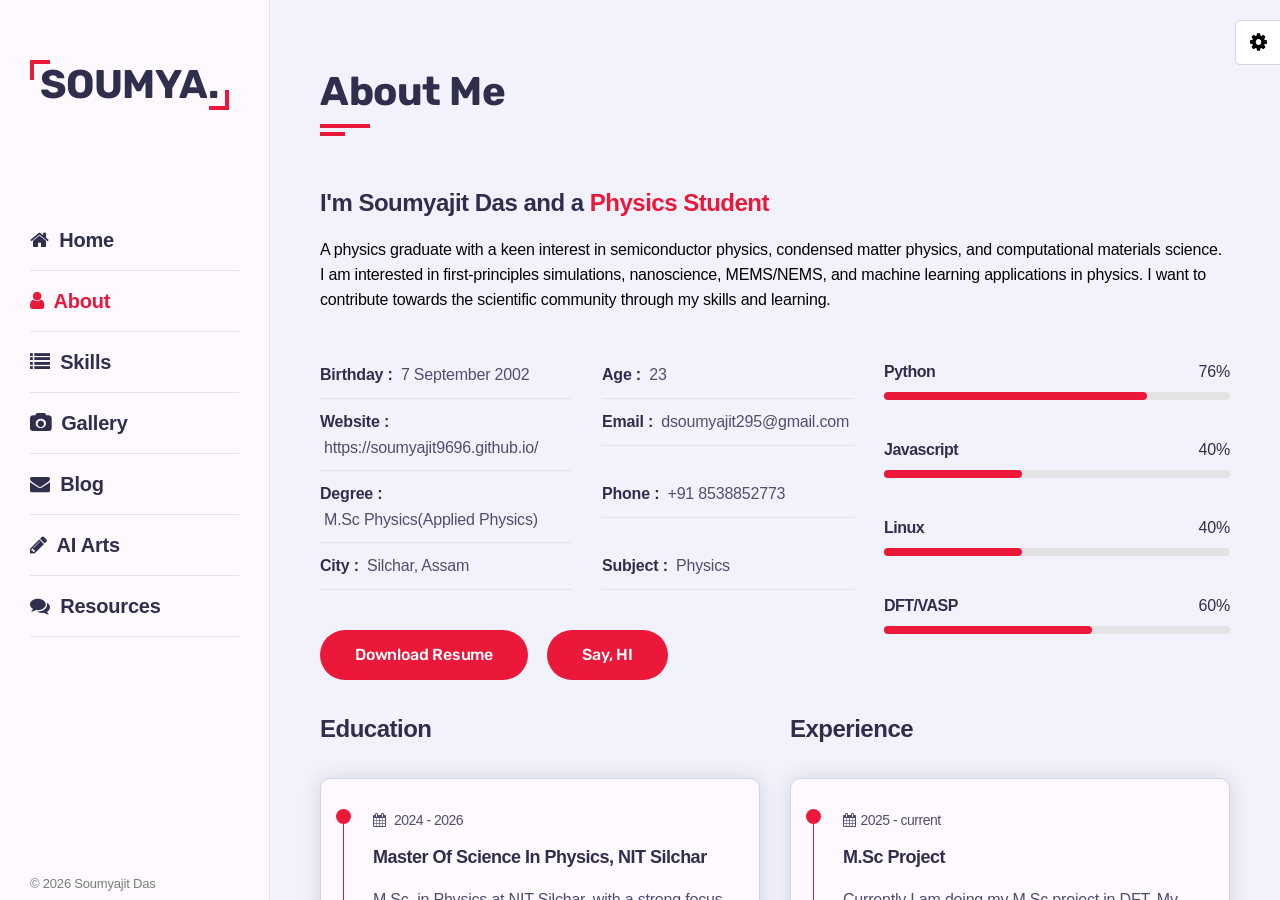
==== about.html @ e6e6438a "Updated Site with fixes" ====
<!DOCTYPE html>
<html lang="en">

<head>
  <meta charset="utf-8">
  <meta name="viewport" content="width=device-width, initial-scale=1">
<!-- Google Tag Manager -->
<script>(function(w,d,s,l,i){w[l]=w[l]||[];w[l].push({'gtm.start':
new Date().getTime(),event:'gtm.js'});var f=d.getElementsByTagName(s)[0],
j=d.createElement(s),dl=l!='dataLayer'?'&l='+l:'';j.async=true;j.src=
'https://www.googletagmanager.com/gtm.js?id='+i+dl;f.parentNode.insertBefore(j,f);
})(window,document,'script','dataLayer','GTM-PLJ5ZMNP');</script>
<!-- End Google Tag Manager -->

  <link rel="canonical" href="https://soumyajit9696.github.io/about.html" />
  <meta name="description" content="About Soumyajit Das - Physics student at NIT Silchar, M.Sc Physics, researcher in DFT and condensed matter physics.">
  <meta name="keywords" content="Soumyajit Das, About, Physics Student, NIT Silchar, DFT, Condensed Matter">
  <meta name="author" content="Soumyajit Das">
  <meta property="og:title" content="About - Soumyajit Das">
  <meta property="og:description" content="Learn about Soumyajit Das, his education, skills and experience.">
  <meta property="og:image" content="https://soumyajit9696.github.io/images/abtt.webp">
  <meta property="og:image:width" content="1200">
  <meta property="og:image:height" content="630">
  <meta property="og:url" content="https://soumyajit9696.github.io/about.html">
  <meta property="og:type" content="website">
  <meta property="og:site_name" content="Soumyajit Das Portfolio">
  <meta name="twitter:card" content="summary_large_image">
  <meta name="twitter:site" content="@soumyajit9696">
  <meta name="twitter:title" content="About - Soumyajit Das">
  <meta name="twitter:description" content="Learn about Soumyajit Das, his education, skills and experience.">
  <meta name="twitter:image" content="https://soumyajit9696.github.io/images/abtt.webp">
  <meta name="theme-color" content="#ec1839">

  <link rel="stylesheet" href="css/style.css" type="text/css">
  
  
  
  
  
  <link rel="stylesheet" href="css/styleSwitcher.css" type="text/css">
  <!-- Favicon -->
  <link rel="apple-touch-icon" sizes="180x180" href="favicon/apple-touch-icon.png">
  <link rel="icon" type="image/x-icon" href="favicon/favicon.ico">
  <link rel="icon" type="image/png" sizes="32x32" href="favicon/favicon-32x32.png">
  <link rel="icon" type="image/png" sizes="16x16" href="favicon/favicon-16x16.png">
  <link rel="icon" type="image/svg+xml" href="favicon/favicon.svg">
  <meta name="robots" content="index, follow">
  <title>About - Soumyajit Das</title>

<script async src="https://www.googletagmanager.com/gtag/js?id=G-0BSMLY357C"></script>
<script>
  window.dataLayer = window.dataLayer || [];
  function gtag(){dataLayer.push(arguments);}
  gtag('js', new Date());
  gtag('config', 'G-0BSMLY357C');
</script>
</head>

<body>
<noscript><iframe src="https://www.googletagmanager.com/ns.html?id=GTM-PLJ5ZMNP"
height="0" width="0" style="display:none;visibility:hidden"></iframe></noscript>

  <!-- Main Container -->
  <main class="main-container">
    <!-- Aside -->
    <aside class="aside">
      <div class="nav-toggler">
        <span></span>
      </div>
      <div class="aside-inner">
        <div class="logo">
          <a href="index.html">SOUMYA.</a>
        </div>
        <ul class="nav">
          <li><a href="index.html"><i class="fa fa-home"></i> Home</a></li>
          <li><a href="about.html" class="active"><i class="fa fa-user"></i> About</a></li>
          <li><a href="skills.html"><i class="fa fa-list"></i> Skills</a></li>
          <li><a href="gallery.html"><i class="fa fa-camera"></i> Gallery</a></li>
          <li><a href="blog.html"><i class="fa fa-envelope"></i> Blog</a></li>
          <li><a href="ai-arts.html"><i class="fa fa-pencil"></i> AI Arts</a></li>
          <li><a href="resources.html"><i class="fa fa-comments"></i> Resources</a></li>
        </ul>
        <div class="copyright-text">
          &copy; 2026 Soumyajit Das
        </div>
      </div>
    </aside>
    <!-- Aside End -->
    <!-- Main Content -->
    <div class="main-content">

      <!-- About Section -->
      <section class="about section active" id="about">
        <div class="container">
          <div class="row">
          <h1 class="visually-hidden">About Soumyajit Das — Physics Graduate &amp; Developer</h1>
            <div class="section-title padd-15">
              <h2>About Me</h2>
            </div>
          </div>
          <div class="row">
            <div class="about-content padd-15">
              <div class="row">
                <div class="about-text padd-15">
                  <h3>I'm Soumyajit Das and a <span>Physics Student</span></h3>
                  <p>A physics graduate with a keen interest in semiconductor physics, condensed matter physics, and computational materials science. I am interested in first-principles simulations, nanoscience, MEMS/NEMS, and
machine learning applications in physics. I want to contribute towards the scientific community through
my skills and learning. </p>
                </div>
              </div>
              <div class="row">
                <div class="personal-info padd-15">
                  <div class="row">
                    <div class="info-item padd-15">
                      <p>Birthday : <span>7 September 2002</span></p>
                    </div>
                    <div class="info-item padd-15">
                      <p>Age : <span>23</span></p>
                    </div>
                    <div class="info-item padd-15">
                      <p>Website : <span>https://soumyajit9696.github.io/</span></p>
                    </div>
                    <div class="info-item padd-15">
                      <p>Email : <span>dsoumyajit295@gmail.com</span></p>
                    </div>
                    <div class="info-item padd-15">
                      <p>Degree : <span>M.Sc Physics(Applied Physics)</span></p>
                    </div>
                    <div class="info-item padd-15">
                      <p>Phone : <span>+91 8538852773</span></p>
                    </div>
                    <div class="info-item padd-15">
                      <p>City : <span>Silchar, Assam</span></p>
                    </div>
                    <div class="info-item padd-15">
                      <p>Subject : <span>Physics</span></p>
                    </div>
                  </div>
                  <div class="row">
                    <div class="buttons padd-15">
                      <a href="./docs/SOUMYAJIT_DAS_CV (6).pdf" class="btn">Download Resume</a>
                      <a href="index.html" class="btn hire-me">Say, HI</a>
                    </div>
                  </div>
                </div>
                <div class="skills padd-15">
                  <div class="row">
                    <div class="skill-item padd-15">
                      <h5>Python</h5>
                      <div class="progress">
                        <div class="progress-in" style="width: 76%;"></div>
                        <div class="skill-porcent">
                          76%
                        </div>
                      </div>
                    </div>
                    <div class="skill-item padd-15">
                      <h5>Javascript</h5>
                      <div class="progress">
                        <div class="progress-in" style="width: 40%;"></div>
                        <div class="skill-porcent">
                          40%
                        </div>
                      </div>
                    </div>
                    <div class="skill-item padd-15">
                      <h5>Linux</h5>
                      <div class="progress">
                        <div class="progress-in" style="width: 40%;"></div>
                        <div class="skill-porcent">
                          40%
                        </div>
                      </div>
                    </div>
                    <div class="skill-item padd-15">
                      <h5>DFT/VASP</h5>
                      <div class="progress">
                        <div class="progress-in" style="width: 60%;"></div>
                        <div class="skill-porcent">
                          60%
                        </div>
                      </div>
                    </div>
                  </div>
                </div>
              </div>

              <div class="row">
                <div class="education padd-15">
                  <h3 class="title">Education</h3>
                  <div class="row">
                    <div class="timeline-box padd-15">
                      <div class="timeline shadow-dark">
                        <!-- timeline Item -->
                        <div class="timeline-item">
                          <div class="circle-dot"></div>
                          <h6 class="timeline-date"><i class="fa fa-calendar"></i> 2024 - 2026</h6>
                          <h4 class="timeline-title">Master of Science In Physics, NIT Silchar </h4>
                          <p class="timeline-text">M.Sc. in Physics at NIT Silchar, with a strong focus on theoretical and computational physics. 
                            Developed advanced knowledge and research skills through coursework and research in condensed matter physics, materials science, 
                            and computational methods.
                          </p>
                        </div>
                        <!-- timeline Item End -->
                        <!-- timeline Item -->
                        <div class="timeline-item">
                          <div class="circle-dot"></div>
                          <h6 class="timeline-date"><i class="fa fa-calendar"></i> 2020 - 2023</h6>
                          <h4 class="timeline-title">Bachelor of Science, PHYSICS(hons)</h4>
                          <p class="timeline-text">I graduated with a Bachelor's in Physics Honours from Calcutta University, achieving a CGPA of 8.11. 
                            This accomplishment showcases my dedication to academic excellence and a strong grasp of advanced physics concepts.</p>
                        </div>
                        <!-- timeline Item End -->
                        <!-- timeline Item -->
                        <div class="timeline-item">
                          <div class="circle-dot"></div>
                          <h6 class="timeline-date"><i class="fa fa-calendar"></i> 2012 - 2020</h6>
                          <h4 class="timeline-title">Higher Secondary</h4>
                          <p class="timeline-text">I completed my Higher Secondary education with a score of 480 out of 500 under the WBCHSE board.
                             This reflects my commitment to academic excellence and a solid foundation in the sciences.</p>
                        </div>
                        <!-- timeline Item End -->
                      </div>
                    </div>
                  </div>
                </div>
                <div class="experience padd-15">
                  <h3 class="title">Experience</h3>
                  <div class="row">
                    <div class="timeline-box padd-15">
                      <div class="timeline shadow-dark">
                        <!-- timeline Item -->
                        <div class="timeline-item">
                          <div class="circle-dot"></div>
                          <h6 class="timeline-date"><i class="fa fa-calendar"></i>2025 - current</h6>
                          <h4 class="timeline-title">M.Sc Project</h4>
                          <p class="timeline-text">Currently I am doing my M.Sc project in DFT. My topic is <b>"DFT STUDY OF TMDs FOR OPTOELECTRONIC APPLICATIONS"</b></p>
                        </div>
                        <!-- timeline Item End -->
                        <!-- timeline Item -->
                        <div class="timeline-item">
                          <div class="circle-dot"></div>
                          <h6 class="timeline-date"><i class="fa fa-calendar"></i> 2025 - may to july</h6>
                          <h4 class="timeline-title">Summer Internship</h4>
                          <p class="timeline-text">I have done summer internship at IISER Kolkata under Prof. Satyabrataa Raj, SSPL Lab, Department of Physical Sciences.</p>
                        </div>
                        <!-- timeline Item End -->
                      </div>
                    </div>
                  </div>
                </div>
              </div>

            </div>
          </div>
        </div>
      </section>
      <!-- About Section End -->

    </div>
    <!-- Main Content End -->
  </main>
  <!-- Main Container End -->

  <!-- Live Style Switcher - Demo Only -->
  <div class="style-switcher">
    <div class="toggle-style-switcher">
      <i class="fa fa-cog fa-spin"></i>
    </div>
    <h5>Style Switcher</h5>
    <ul>
      <li><a href="javascript:void(0);" title="pink" style="background-color: #ec1839;" onclick="setActiveStyle('pink')"></a></li>
      <li><a href="javascript:void(0);" title="blue" style="background-color: #2196f3;" onclick="setActiveStyle('blue')"></a></li>
      <li><a href="javascript:void(0);" title="orange" style="background-color: #fa5b0f;" onclick="setActiveStyle('orange')"></a></li>
      <li><a href="javascript:void(0);" title="yellow" style="background-color: #ffb400;" onclick="setActiveStyle('yellow')"></a></li>
      <li><a href="javascript:void(0);" title="green" style="background-color: #72b626;" onclick="setActiveStyle('green')"></a></li>
    </ul>
    <h5>Body Skin</h5>
    <label>
      <input type="radio" class="body-skin" name="body-skin" value="light" checked="true"> Light
    </label>
    <label>
      <input type="radio" class="body-skin" name="body-skin" value="dark"> Dark
    </label>
  </div>
  <!-- Live Style Switcher - Demo Only End -->

  <!-- Plugins -->
  <script src="js/script.js"></script>
  <!-- Live Style Js - Demo Only -->
  <script src="js/styleSwitcher.js"></script>
</body>

</html>
---- css/style.css ----
/*Font Awesome Free Icon*/
@import url("https://stackpath.bootstrapcdn.com/font-awesome/4.7.0/css/font-awesome.min.css");
/*Google fonts*/
@import url('https://fonts.googleapis.com/css?family=Montserrat:400,500,600,700&display=swap');
@import url('https://fonts.googleapis.com/css?family=Rubik:500,700,900&display=swap');

/* General Style */
:root {
    --skin-color: #ec1839;
}

body {
    margin: 0;
    line-height: 1.6;
    font-size: 16px;
    font-family: 'Montserrat', sans-serif;
    font-weight: 400;
    letter-spacing: -0.2px;
}

h1, h2, h3, h4, h5, h6 {
    margin: 0;
    color: #302e4d;
    font-weight: 700;
    letter-spacing: -0.5px;
}

* {
    margin: 0;
    padding: 0;
    outline: none;
    text-decoration: none;
    box-sizing: border-box;
}

::before,
::after {
    box-sizing: border-box;
}

input,
textarea,
select {
    font-family: 'Montserrat', sans-serif;
}

.section {
    background-color: #f2f2fc;
    min-height: 100vh;
    display: block;
    padding: 0 30px;
    position: fixed;
    left: 270px;
    top: 0;
    right: 0;
    bottom: 0;
    z-index: 0;
    overflow-x: hidden;
    overflow-y: auto;
    opacity: 1;
    transition: all 0.3s ease;
    -webkit-transition: all 0.3s ease;
}

.section.active {
    opacity: 1;
    z-index: 2;
    animation: slideSection 1s ease;
    -webkit-animation: slideSection 1s ease;
    -moz-animation: slideSection 1s ease;
    -o-animation: slideSection 1s ease;
}

.section.back-section {
    z-index: 1;
}

@keyframes slideSection {
    0% {
        transform: translateX(100%);
        -webkit-transform: translateX(100%);
        -moz-transform: translateX(100%);
        -o-transform: translateX(100%);
    }

    100% {
        transform: translateX(0%);
        -webkit-transform: translateX(0%);
        -moz-transform: translateX(0%);
        -o-transform: translateX(0%);
    }
}

@-webkit-keyframes slideSection {
    0% {
        transform: translateX(100%);
        -webkit-transform: translateX(100%);
        -moz-transform: translateX(100%);
        -o-transform: translateX(100%);
    }

    100% {
        transform: translateX(0%);
        -webkit-transform: translateX(0%);
        -moz-transform: translateX(0%);
        -o-transform: translateX(0%);
    }
}

@-moz-keyframes slideSection {
    0% {
        transform: translateX(100%);
        -webkit-transform: translateX(100%);
        -moz-transform: translateX(100%);
        -o-transform: translateX(100%);
    }

    100% {
        transform: translateX(0%);
        -webkit-transform: translateX(0%);
        -moz-transform: translateX(0%);
        -o-transform: translateX(0%);
    }
}

@-o-keyframes slideSection {
    0% {
        transform: translateX(100%);
        -webkit-transform: translateX(100%);
        -moz-transform: translateX(100%);
        -o-transform: translateX(100%);
    }

    100% {
        transform: translateX(0%);
        -webkit-transform: translateX(0%);
        -moz-transform: translateX(0%);
        -o-transform: translateX(0%);
    }
}

.section .container {
    padding-top: 60px;
    padding-bottom: 70px;
}

.section-title {
    -ms-flex: 0 0 100%;
    flex: 0 0 100%;
    max-width: 100%;
    margin-bottom: 60px;
}

.section-title h2 {
    font-size: 40px;
    color: #302e4d;
    font-family: 'Rubik', sans-serif;
    font-weight: 700;
    margin: 0;
    position: relative;
}

.section-title h2::before {
    content: '';
    height: 4px;
    width: 50px;
    position: absolute;
    top: 100%;
    left: 0;
}

.section-title h2::after {
    content: '';
    height: 4px;
    width: 25px;
    position: absolute;
    top: 100%;
    left: 0;
    margin-top: 8px;
}

.row {
    display: -ms-flexbox;
    display: flex;
    -ms-flex-wrap: wrap;
    flex-wrap: wrap;
    margin-right: -15px;
    margin-left: -15px;
    position: relative;
}

.padd-15 {
    padding-left: 15px;
    padding-right: 15px;
}

.container {
    max-width: 1100px;
    width: 100%;
    margin: auto;
}

.shadow-dark {
    -webkit-box-shadow: 0 0 20px rgba(48, 46, 77, 0.15);
    box-shadow: 0 0 20px rgba(48, 46, 77, 0.15);
}

.btn {
    font-size: 16px;
    font-family: 'Rubik', sans-serif;
    font-weight: 500;
    padding: 12px 35px;
    color: #ffffff;
    border-radius: 40px;
    transition: transform 0.3s ease, background-color 0.3s ease, box-shadow 0.3s ease;
    -webkit-transition: transform 0.3s ease, background-color 0.3s ease, box-shadow 0.3s ease;
    display: inline-block;
    white-space: nowrap;
    border: none;
    cursor: pointer;
}

.btn:hover {
    -webkit-transform: translateY(-2px);
    transform: translateY(-2px);
    box-shadow: 0 5px 15px rgba(0, 0, 0, 0.15);
}

.hidden {
    display: none !important;
}

/* Preloader */
.preloader {
    background-color: #222222;
    position: fixed;
    left: 0;
    top: 0;
    height: 100%;
    width: 100%;
    z-index: 150;
    display: flex;
    display: -ms-flexbox;
    -ms-flex-align: center;
    -ms-flex-pack: center;
    align-items: center;
    justify-content: center;
    transition: all 1s ease;
    -webkit-transition: all 1s ease;
}

.preloader.opacity-0 {
    opacity: 0;
}

.preloader .loader {
    height: 40px;
    width: 40px;
    border: 4px solid #e3e3e3;
    border-radius: 50%;
    border-top: 4px solid transparent;
    border-bottom: 4px solid transparent;
    animation: spin 2s linear infinite;
    -webkit-animation: spin 2s linear infinite;
}

@keyframes spin {
    0% {
        transform: rotate(0deg);
        -webkit-transform: rotate(0deg);
    }

    100% {
        transform: rotate(360deg);
        -webkit-transform: rotate(360deg);
    }
}

@-webkit-keyframes spin {
    0% {
        transform: rotate(0deg);
        -webkit-transform: rotate(0deg);
    }

    100% {
        transform: rotate(360deg);
        -webkit-transform: rotate(360deg);
    }
}

/* Aside */

.aside {
    width: 270px;
    background-color: #fdf9ff;
    position: fixed;
    height: 100%;
    left: 0;
    top: 0;
    z-index: 11;
    border-right: 1px solid #e8dfec;
    /* padding: 30px; */
    transition: all 0.3s ease;
    -webkit-transition: all 0.3s ease;
    /* overflow-y: auto; */
}

.aside .aside-inner {
    position: absolute;
    left: 0;
    top: 0;
    width: 100%;
    height: 100%;
    padding: 30px;
    overflow-y: auto;
}

.aside .logo {
    padding: 30px 0;
}

.aside .logo a {
    font-size: 40px;
    color: #302e4d;
    font-family: 'Rubik', sans-serif;
    font-weight: 700;
    text-decoration: none;
    display: inline-block;
    position: relative;
    padding: 0 10px;
    line-height: 50px;
}

.aside .logo a::before {
    content: '';
    height: 20px;
    width: 20px;
    position: absolute;
    top: 0;
    left: 0;
}

.aside .logo a::after {
    content: '';
    height: 20px;
    width: 20px;
    position: absolute;
    bottom: 0;
    right: 0;
}

.aside .nav-toggler {
    height: 40px;
    width: 45px;
    border: 1px solid #d4d4e3;
    cursor: pointer;
    position: fixed;
    left: 300px;
    top: 20px;
    z-index: 11;
    border-radius: 5px;
    background-color: #fdf9ff;
    /* display: -ms-flexbox;
    display: flex; */
    display: none;
    -ms-flex-align: center;
    align-items: center;
    justify-content: center;
    -ms-flex-pack: center;
    transition: all 0.3s ease;
    -webkit-transition: all 0.3s ease;
}

.aside .nav-toggler span {
    height: 2px;
    width: 18px;
    display: inline-block;
    position: relative;
}

.aside .nav-toggler.open span {
    background-color: transparent;
}

.aside .nav-toggler span::before {
    content: '';
    height: 2px;
    width: 18px;
    position: absolute;
    top: -6px;
    left: 0;
}

.aside .nav-toggler.open span::before {
    transform: rotate(45deg);
    -webkit-transform: rotate(45deg);
    top: 0px;
}

.aside .nav-toggler span::after {
    content: '';
    height: 2px;
    width: 18px;
    position: absolute;
    top: 6px;
    left: 0;
}

.aside .nav-toggler.open span::after {
    transform: rotate(-45deg);
    -webkit-transform: rotate(-45deg);
    top: 0px;
}

.aside .nav {
    list-style: none;
    margin: 70px 0;
    padding: 0;
}

.aside .nav li {
    display: block;
}

.aside .nav li a {
    font-size: 20px;
    font-weight: 600;
    color: #302e4d;
    text-decoration: none;
    line-height: 60px;
    display: block;
    border-bottom: 1px solid #e8dfec;
    -webkit-transition: all 0.3s ease;
    transition: all 0.3s ease;
    text-transform: capitalize;
}

.aside .nav li a:not(.active):hover {
    padding-left: 5px;
}

.aside .nav li a .fa {
    margin-right: 5px;
}

.aside .copyright-text {
    position: absolute;
    bottom: 5px;
    font-size: 13px;
    color: #7d7d7d;
}

/* Home Section */

.home {
    min-height: 100vh;
    display: -ms-flexbox;
    display: flex;
}

.home .intro {
    text-align: center;
}

.home .intro img {
    height: 250px;
    width: 250px;
    border-radius: 50%;
    display: inline-block;
    border: 6px solid #ffffff;
}

.home .intro h1 {
    font-size: 38px;
    color: #302e4d;
    font-family: 'Rubik', sans-serif;
    font-weight: 500;
    margin: 20px 0 5px;
}

.home .intro span {
    font-size: 23px;
    font-weight: 500;
    margin: 0;
    line-height: 22px;
    color: #504e70;

}

.home .intro .social-links {
    margin-top: 25px;
}

.home .intro .social-links a {
    height: 50px;
    width: 50px;
    display: inline-block;
    text-align: center;
    line-height: 50px;
    color: #ffffff;
    margin: 0 4px;
    border-radius: 50%;
    text-decoration: none;
    -webkit-transition: transform 0.3s ease, background-color 0.3s ease, opacity 0.3s ease;
    transition: transform 0.3s ease, background-color 0.3s ease, opacity 0.3s ease;
    font-size: 25px;
}

.home .intro .social-links a:hover {
    -webkit-transform: scale(1.1);
    transform: scale(1.1);
}

.ityped-cursor {
    /* font-size: 2.2rem; */
    opacity: 1;
    -webkit-animation: blink 0.3s infinite;
    -moz-animation: blink 0.3s infinite;
    animation: blink 0.3s infinite;
    animation-direction: alternate;
}

@keyframes blink {
    100% {
        opacity: 0;
    }
}

@-webkit-keyframes blink {
    100% {
        opacity: 0;
    }
}

@-moz-keyframes blink {
    100% {
        opacity: 0;
    }
}

/* About Section */

.about .about-content {
    -ms-flex: 0 0 100%;
    flex: 0 0 100%;
    max-width: 100%;
}

.about .about-content .about-text {
    -ms-flex: 0 0 100%;
    flex: 0 0 100%;
    max-width: 100%;
}

.about .about-content .about-text h3 {
    font-size: 24px;
    margin-bottom: 15px;
    font-weight: 700;
    color: #302e4d;
}

.about .about-content .about-text p {
    font-size: 16px;
    line-height: 25px;
    color: #020203;
    margin: 0;
}

.about .about-content .personal-info {
    -ms-flex: 0 0 60%;
    flex: 0 0 60%;
    max-width: 60%;
    margin-top: 40px;
}

.about .about-content .personal-info .info-item {
    -ms-flex: 0 0 50%;
    flex: 0 0 50%;
    max-width: 50%;
}

.about .about-content .personal-info .info-item p {
    font-weight: 600;
    padding: 10px 0;
    font-size: 16px;
    margin: 0;
    color: #302e4d;
    border-bottom: 1px solid #e8dfec;
}

.about .about-content .personal-info .info-item p span {
    font-weight: 400;
    color: #504e70;
    margin-left: 4px;
    display: inline-block;
}

.about .about-content .personal-info .buttons {
    margin-top: 30px;
}

.about .about-content .personal-info .buttons .btn {
    margin-right: 15px;
    margin-top: 10px;
}

.about .about-content .skills {
    -ms-flex: 0 0 40%;
    flex: 0 0 40%;
    max-width: 40%;
    margin-top: 40px;
}

.about .about-content .skills .skill-item {
    -ms-flex: 0 0 100%;
    flex: 0 0 100%;
    max-width: 100%;
}

.about .about-content .skills .skill-item h5 {
    line-height: 40px;
    font-weight: 600;
    font-size: 16px;
    color: #302e4d;
    text-transform: capitalize;
    margin: 0;
}

.about .about-content .skills .skill-item {
    margin-bottom: 30px;
}

.about .about-content .skills .skill-item .progress {
    background-color: #e3e3e3;
    height: 8px;
    border-radius: 4px;
    width: 100%;
    position: relative;
}

.about .about-content .skills .skill-item .progress .progress-in {
    position: absolute;
    left: 0;
    top: 0;
    height: 100%;
    border-radius: 4px;
}

.about .about-content .skills .skill-item .skill-porcent {
    line-height: 40px;
    position: absolute;
    right: 0;
    top: -40px;
    font-weight: 400;
    color: #302e4d;
}

.about .about-content .education {
    -ms-flex: 0 0 50%;
    flex: 0 0 50%;
    max-width: 50%;
    margin-top: 30px;
}

.about .about-content .experience {
    -ms-flex: 0 0 50%;
    flex: 0 0 50%;
    max-width: 50%;
    margin-top: 30px;
}

.about .about-content h3.title {
    font-size: 24px;
    margin-bottom: 30px;
    font-weight: 700;
    color: #302e4d;
}

.about .about-content .timeline {
    background-color: #fdf9ff;
    padding: 30px 15px;
    border: 1px solid #d4d4e3;
    border-radius: 10px;
    position: relative;
    width: 100%;
}

.about .about-content .timeline .timeline-item {
    position: relative;
    padding-left: 37px;
    padding-bottom: 50px;
}

.about .about-content .timeline .timeline-item::before {
    content: '';
    width: 1px;
    position: absolute;
    height: 100%;
    left: 7px;
    top: 0;
}

.about .about-content .timeline .timeline-item:last-child {
    padding-bottom: 0px;
}

.about .about-content .timeline-box {
    -ms-flex: 0 0 100%;
    flex: 0 0 100%;
    max-width: 100%;
}

.about .about-content .timeline .circle-dot {
    position: absolute;
    left: 0;
    top: 0px;
    height: 15px;
    width: 15px;
    left: 0px;
    border-radius: 50%;
}

.about .about-content .timeline .timeline-date {
    font-size: 14px;
    font-weight: 400;
    color: #504e70;
    margin-bottom: 12px;
}

.about .about-content .timeline .timeline-date .fa {
    margin-right: 5px;
}

.about .about-content .timeline .timeline-title {
    font-weight: 700;
    font-size: 18px;
    margin-bottom: 15px;
    text-transform: capitalize;
    color: #302e4d;
}

.about .about-content .timeline .timeline-text {
    font-size: 16px;
    line-height: 25px;
    color: #504e70;
    margin: 0;
}

/* Services Section */
body {
    font-family: sans-serif;
    background-image: linear-gradient(to right, #8B8ABB, #8AC59D);
  }
  
  /* img {
    width: 60px;
    height: 60px;
  } */
  
  .container {
    display: grid;
  }
  
  .container__box {
    display: grid;
    grid-template-columns: repeat(auto-fit, minmax(270px, 1fr));
    gap: 15px;
  }
  
  .container .container__box .box {
    background: #fff;
    border-radius: 6px;
    box-shadow: 5px 5px 6px #333;
    text-align: center;
    padding: 20px 30px;
    transition: all 0.3s ease;
  }
  
  .container .container__box .box:hover {
    transform: translateY(-10px);
    box-shadow: 10px 10px 15px rgba(0, 0, 0, 0.3);
  }
  
  .container__heading {
    text-align: center;
    padding-bottom: 15px;
    color: #e3e3e3;
    text-shadow: 0 0 10px black;
    font-size: 50px;
    font-weight: 600;
  }
  
  .container .container__box .box h3 {
    color: #444;
    font-size: 20px;
    font-weight: 600;
  }
  
  .container .container__box .box p {
    font-size: 14px;
    font-weight: 100;
    color: #555;
  }
  
  .container .container__box .box a {
    display: inline-block;
    margin-top: 15px;
    padding: 10px 20px;
    border-radius: 4px;
    background: #444;
    color: white;
    text-decoration: none;
    transition: background 0.3s ease;
  }
  
  .container .container__box .box a:hover {
    background: #908080;
  }
  
  /* Tools Section Specific Styles */
  .tools {
    padding: -2px 0;
    /* background: linear-gradient(135deg, #f0f0f0 0%, #e0e0e0 100%); */
  }
  
  .tools .section-title {
    font-size: 36px;
    font-weight: 700;
    margin-bottom: 20px;
    position: relative;
    padding-bottom: 20px;
    /* text-transform: uppercase; */
    color: #333;
  }
  
  .tools .section-title::before {
    content: "";
    position: absolute;
    width: 50px;
    height: 3px;
    background-color: #ff6b6b;
    bottom: 0;
    left: 50%;
    transform: translateX(-50%);
  }
  
  .tools .container__box {
    display: flex;
    flex-wrap: wrap;
    justify-content: space-between;
  }
  
  .tools .box {
    flex: 1 1 calc(30% - 20px);
    margin-bottom: 30px;
    text-align: center;
    transition: all 0.3s ease;
    padding: 20px;
    background: linear-gradient(135deg, #ff6b6b, #ff9a9a);
    color: #fff;
    border-radius: 6px;
    box-shadow: 0 4px 8px rgba(0, 0, 0, 0.1);
    position: relative;
    overflow: hidden;
  }
  
  .tools .box img {
    /* background: rgba(255, 255, 255, 0.8); */
    /* border-radius: 50%; */
    padding: 10px;
    width: 100px;
    height: 100px;
  }
  
  .tools .box h3,
  .tools .box p,
  .tools .box a {
    color: #fff;
  }
  
  .tools .box a {
    background: rgba(255, 255, 255, 0.2);
  }
  
  .tools .box a:hover {
    background: rgba(255, 255, 255, 0.4);
  }
  
  /* Responsive Styles */
  @media (max-width: 992px) {
    .tools .box {
      flex: 1 1 calc(45% - 20px);
    }
  }
  
  @media (max-width: 768px) {
    .tools .box {
      flex: 1 1 100%;
    }
  }
  
  
/* Portfolio Section */

.gallery .container {
    padding-bottom: 40px;
}

.gallery .gallery-filter {
    flex: 0 0 100%;
    -ms-flex: 0 0 100%;
    max-width: 100%;
    text-align: center;
    margin-bottom: 40px;
}

.gallery .gallery-filter button {
    border: none;
    background-color: transparent;
    font-size: 18px;
    font-weight: 700;
    text-transform: capitalize;
    margin: 0 10px;
    color: #302e4d;
    cursor: pointer;
    border-bottom: 2px solid transparent;
    white-space: nowrap;
    padding-bottom: 2px;
    transition: all 0.3s ease;
    -webkit-transition: all 0.3s ease;
}

.gallery .gallery-item {
    flex: 0 0 33.33%;
    -ms-flex: 0 0 33.33%;
    max-width: 33.33%;
    margin-bottom: 30px;
}

.gallery .gallery-item.hide {
    display: none;
}

.gallery .gallery-item.show {
    display: block;
    animation: showItem 0.5s ease;
}

@keyframes showItem {
    0% {
        transform: scale(0.8);
        -webkit-transform: scale(0.8);
    }

    100% {
        transform: scale(1);
        -webkit-transform: scale(1);
    }
}

@-webkit-keyframes showItem {
    0% {
        transform: scale(0.8);
        -webkit-transform: scale(0.8);
        opacity: 0;
    }

    100% {
        transform: scale(1);
        -webkit-transform: scale(1);
        opacity: 1;
    }
}

.gallery .gallery-item-inner {
    border: 6px solid #fdf9ff;
    border-radius: 10px;
    overflow: hidden;
    cursor: pointer;
    position: relative;
}

.gallery .gallery-item-inner .gallery-img img {
    width: 100%;
    display: block;
}

.gallery .gallery-item .gallery-info {
    position: absolute;
    top: 0;
    left: 0;
    background-color: rgba(0, 0, 0, 0.8);
    height: 100%;
    width: 100%;
    z-index: 1;
    padding: 30px;
    opacity: 0;
    transition: all 0.3s ease;
    -webkit-transition: all 0.3s ease;
}

.gallery .gallery-item-inner:hover .gallery-info {
    opacity: 1;
}

.gallery .gallery-item .gallery-info h4 {
    font-size: 18px;
    font-weight: 700;
    color: #ffffff;
    text-transform: capitalize;
    transition: all 0.3s ease;
    -webkit-transition: all 0.3s ease;
    transform: translate(-20px);
    -webkit-transform: translate(-20px);
    opacity: 0;
}

.gallery .gallery-item-inner:hover .gallery-info h4 {
    transform: translate(0px);
    -webkit-transform: translate(0px);
    opacity: 1;
}

.gallery .gallery-item .gallery-info .icon {
    height: 40px;
    width: 40px;
    background-color: #ffffff;
    text-align: center;
    border-radius: 50%;
    position: absolute;
    right: 30px;
    bottom: 30px;
    transition: all 0.3s ease;
    -webkit-transition: all 0.3s ease;
    transform: translate(20px);
    -webkit-transform: translate(20px);
    opacity: 0;
}

.gallery .gallery-item-inner:hover .gallery-info .icon {
    transform: translate(0px);
    -webkit-transform: translate(0px);
    opacity: 1;
}

.gallery .gallery-item .gallery-info .icon .fa {
    line-height: 40px;
}

/* Lightbox */

.lightbox {
    position: fixed;
    left: 0;
    top: 0;
    width: 100%;
    height: 100%;
    background-color: rgba(0, 0, 0, 0.6);
    z-index: 200;
    display: none;
    align-items: center;
    -ms-flex-align: center;
    -ms-flex-pack: center;
    justify-content: center;
    cursor: zoom-out;
    padding: 30px;
}

.lightbox.open {
    display: flex;
    display: -ms-flexbox;
}

.lightbox .lightbox-content img {
    height: auto;
    width: auto;
    max-width: 100%;
    max-height: 500px;
    cursor: pointer;
    display: block;
    padding: 40px 0 30px;
}

.lightbox.open .lightbox-content {
    animation: lightboxImage .5s ease;
}

@keyframes lightboxImage {
    0% {
        transform: scale(0.8);
        -webkit-transform: scale(0.8);
    }

    100% {
        transform: scale(1);
        -webkit-transform: scale(1);
    }
}

@-webkit-keyframes lightboxImage {
    0% {
        transform: scale(0.8);
        -webkit-transform: scale(0.8);
    }

    100% {
        transform: scale(1);
        -webkit-transform: scale(1);
    }
}

.lightbox .lightbox-content {
    position: relative;
}

.lightbox .lightbox-content .lightbox-caption {
    position: absolute;
    bottom: 0;
    left: 0;
    width: 100%;
    display: -ms-flexbox;
    display: flex;
    -ms-flex-pack: space-between;
    justify-content: space-between;
    font-size: 16px;
    color: #ffffff;
    font-weight: 400;
    z-index: -1;
}

.lightbox .lightbox-content .lightbox-close {
    position: absolute;
    height: 40px;
    width: 40px;
    top: 0px;
    right: 0px;
    font-size: 32px;
    text-align: right;
    color: #ffffff;
    line-height: 40px;
    cursor: pointer;
}

.lightbox .lightbox-controls .prev-item,
.lightbox .lightbox-controls .next-item {
    position: absolute;
    height: 40px;
    width: 40px;
    background-color: #ffffff;
    text-align: center;
    border-radius: 50%;
    cursor: pointer;
    top: 50%;
    margin-top: -20px;
    z-index: 110;
    transition: all 0.3s ease;
    -webkit-transition: all 0.3s ease;
}

.lightbox .lightbox-controls .prev-item:active,
.lightbox .lightbox-controls .next-item:active {
    transform: scale(1.1);
    -webkit-transform: scale(1.1);
}

.lightbox .lightbox-controls .prev-item:hover,
.lightbox .lightbox-controls .next-item:hover {
    transform: scale(1);
    -webkit-transform: scale(1);
}

.lightbox .lightbox-controls .prev-item {
    left: 30px;
}

.lightbox .lightbox-controls .next-item {
    right: 30px;
}

.lightbox .lightbox-controls .prev-item .fa,
.lightbox .lightbox-controls .next-item .fa {
    font-size: 32px;
    line-height: 40px;
}

/* Blog Section */

.blog .container {
    padding-bottom: 40px;
}

.blog .blog-item {
    flex: 0 0 33.33%;
    -ms-flex: 0 0 33.33%;
    max-width: 33.33%;
    margin-bottom: 30px;
}

.blog .blog-item-inner {
    border-radius: 10px;
    overflow: hidden;
    border: 1px solid #d4d4e3;
    height: 100%;
    display: flex;
    flex-direction: column;
}

.blog .blog-item-inner .blog-img {
    position: relative;
    overflow: hidden;
}

.blog .blog-item-inner .blog-img img {
    width: 100%;
    height: 220px;
    object-fit: cover;
    display: block;
    transition: all 0.5s ease;
    -webkit-transition: all 0.5s ease;
}

.blog .blog-item-inner:hover .blog-img img {
    transform: scale(1.1);
    -webkit-transform: scale(1.1);
}

.blog .blog-item-inner .blog-img,
.blog .blog-item-inner .blog-info .blog-title {
    cursor: pointer;
}

.blog .blog-item-inner .blog-img .blog-date {
    position: absolute;
    padding: 4px 10px;
    border-radius: 5px;
    color: #ffffff;
    font-size: 14px;
    font-weight: 600;
    left: 15px;
    bottom: 15px;
}

.blog .blog-item-inner .blog-info {
    padding: 30px 15px;
    background-color: #fdf9ff;
    flex: 1;
}

.blog .blog-item-inner .blog-info .blog-title {
    font-size: 18px;
    font-weight: 700;
    color: #302e4d;
    text-transform: capitalize;
    margin-bottom: 10px;
}

.blog .blog-item-inner .blog-info .blog-description {
    font-size: 16px;
    line-height: 25px;
    color: #504e70;
    font-weight: 400;
    margin-bottom: 15px;
}

.blog .blog-item-inner .blog-info .blog-tags {
    font-size: 16px;
    line-height: 25px;
    color: #504e70;
    font-weight: 400;
    text-transform: capitalize;
    font-size: 14px;
}

.blog .blog-item-inner .blog-info .blog-tags a {
    text-decoration: none;
    font-weight: 600;
}

/* Contact Section */

/* .section {
    padding: 60px 0;
    position: relative;
  } */
  
  .sidebar {
    width: 200px;
    background-color: #fff;
    padding: 20px;
    border-right: 1px solid #ddd;
    box-shadow: 2px 0 5px rgba(0, 0, 0, 0.1);
    display: flex;
    flex-direction: column;
  }
  
  .sidebar a {
    display: flex;
    align-items: center;
    text-decoration: none;
    color: #333;
    padding: 10px;
    margin-bottom: 10px;
    border-radius: 5px;
    transition: background 0.3s;
  }
  
  .sidebar a:hover {
    background-color: #e1e1e1;
  }
  
  .sidebar a i {
    margin-right: 10px;
  }
  
  .container {
    flex: 1;
    display: flex;
    flex-direction: column;
    padding: 20px;
    overflow-y: auto;
  }
  
  .header {
    font-size: 24px;
    font-weight: bold;
    color: #333;
    margin-bottom: 20px;
  }
  
  .content {
    display: grid;
    grid-template-columns: 1fr 1fr;
    grid-gap: 20px;
    height: calc(100vh - 60px);
  }
  
  .left-panel {
    display: grid;
    gap: 10px;
    height: 100%;
  }
  
  .right-panel {
    display: grid;
    grid-template-rows: 1fr 1fr 1fr;
    gap: 10px;
    height: 100%;
  }
  
  .widget {
    background: rgba(223, 151, 69, 0.964);
    backdrop-filter: blur(10px);
    border-radius: 10px;
    padding: 20px;
    box-shadow: 0 0 10px rgba(0, 0, 0, 0.1);
    transition: transform 0.3s, box-shadow 0.3s;
    display: flex;
    flex-direction: column;
    justify-content: center;
    align-items: center;
    text-align: center;
  }
  
  .widget:hover {
    transform: translateY(-5px);
    box-shadow: 0 0 15px rgba(0, 0, 0, 0.2);
  }
  
  .date {
    width: 88%;
    height: 74%;
  }
  
  .calendar {
    width: 70%;
    height: 77%;
  }
  
  .calendar {
    display: flex;
    flex-direction: column;
    align-items: center;
    justify-content: center;
    font-size: 48px;
    border-radius: 25px;
    background-size: cover; /* Ensure the image covers the entire element */
    background-position: center; /* Center the image */
    background-repeat: no-repeat; /* Prevent the image from repeating */
    background-image: url("https://c4.wallpaperflare.com/wallpaper/586/603/742/minimalism-4k-for-mac-desktop-wallpaper-preview.jpg");
}

  
  .calendar img {
    width: 80%;
    height: 50%;
    border-radius: 18px;
    
  }
  
  
  .date {
    font-size: 45px;
    color: #fff;
    background-color: #dc3838;
    padding: 18px 21px;
    border-radius: 25px;
    margin-bottom: 19px;
  }
  
  .music-player {
    display: flex;
    flex-direction: column;
    align-items: center;
    justify-content: flex-start;
    text-align: center;
    width: 92%;
    height: 106%;
    border-radius: 20px;
  }
  
  .music-player .cover {
    width: 100%;
    height: auto;
    background-image: url('./42.jpg');
    background-size: cover;
    border-radius: 10px;
  }
  
  .music-player .song-name {
    margin: 10px 0;
    font-size: 18px;
    font-weight: bold;
  }
  
  .music-player audio {
    width: 100%;
    margin: 10px 0;
    background-color: #814d28;
    border: 8px solid #70ffc8;
    border-radius: 36px;
  }
  
  
  
  .horizontal-bar {
    display: flex;
    justify-content: space-between;
    align-items: center;
    width: 96%;
    padding: 15px;
    background-color:#3c424075;
    border-radius: 31px;
    margin-bottom: 10px;
    backdrop-filter: blur(10px);

  }
  
  .horizontal-bar i {
    color: white;
    font-size: 25px;
  }
  
  .projects,
  .software,
  .book-section {
    display: flex;
    flex-direction: column;
    align-items: center;
    justify-content: flex-start;
    font-size: 36px;
    background-color:#46c3b380 ;
    height: 101%;
    width: 109%;
    border-radius: 25px;
  }
  
  .books {
    display: flex;
    flex-wrap: wrap;
    gap: 20px;
    margin-top: 20px;
    justify-content: center;
  }
  
  .book a {
    color: #333;
    font-size: 40px;
  }
  
  .book a:hover {
    opacity: 0.7;
  }
  
  .book:nth-child(1) a {
    color: #f39c12;
  }
  
  .book:nth-child(2) a {
    color: #e74c3c;
  }
  
  .book:nth-child(3) a {
    color: #2ecc71;
  }
  
  .book:nth-child(4) a {
    color: #3498db;
  }
  
  .book:nth-child(5) a {
    color: #9b59b6;
  }
  
  .book:nth-child(6) a {
    color: #f1c40f;
  }
  
  .book:nth-child(7) a {
    color: #e67e22;
  }
  
  .book:nth-child(8) a {
    color: #1abc9c;
  }
  
  .book:nth-child(9) a {
    color: #2980b9;
  }
  
  .book:nth-child(10) a {
    color: #8e44ad;
  }
  
  @media (max-width: 768px) {
    .content {
      grid-template-columns: 1fr;
    }
  }
  
/* Responsive */

@media(max-width: 1199px) {
    .section .container {
        padding-top: 70px;
    }

    .aside .nav-toggler {
        display: -ms-flexbox;
        display: flex;
        left: 30px;
    }

    .aside .nav-toggler.open {
        left: 300px;
    }

    .aside {
        left: -270px;
    }

    .aside.open {
        left: 0;
    }

    .section {
        left: 0;
    }

    .section.open {
        left: 270px;
    }

    .about .about-content .personal-info .info-item p span {
        display: block;
        margin-left: 0;
    }
}

@media(max-width: 991px) {

    .service .service-item,
    .blog .blog-item,
    .gallery .gallery-item {
        flex: 0 0 50%;
        -ms-flex: 0 0 50%;
        max-width: 50%;
    }
}

@media(max-width: 767px) {

    .about .about-content .personal-info,
    .contact .contact-form .col-6,
    .service .service-item,
    .blog .blog-item,
    .about .about-content .skills,
    .about .about-content .education,
    .about .about-content .experience {
        flex: 0 0 100%;
        -ms-flex: 0 0 100%;
        max-width: 100%;
    }

    .gallery .gallery-filter button {
        margin-bottom: 10px;
    }
}

@media(max-width: 575px) {

    .gallery .gallery-item,
    .contact .contact-info-item {
        flex: 0 0 100%;
        -ms-flex: 0 0 100%;
        max-width: 100%;
    }
}

/* AI Arts Section */
.ai-arts {
    /* padding: 100px 0; */
    background-color: #f9f9f9;
  }
  
  .ai-arts .section-title {
    font-size: 36px;
    font-weight: 700;
    margin-bottom: 20px;
    position: relative;
    padding-bottom: 20px;
    /* text-transform: uppercase; */
    color: #333;
  }
  
  .ai-arts .section-title::before {
    content: "";
    position: absolute;
    width: 50px;
    height: 3px;
    background-color: #ff6b6b;
    bottom: 0;
    left: 50%;
    transform: translateX(-50%);
  }
  
  .ai-arts .row {
    display: flex;
    flex-wrap: wrap;
    justify-content: space-between;
  }
  
  .ai-arts .ai-arts-item {
    position: relative;
    overflow: hidden;
    margin-bottom: 30px;
    transition: all 0.3s ease;
    flex: 1 1 calc(33.333% - 20px);
    box-sizing: border-box;
  }
  
  .ai-arts .ai-arts-img {
    width: 100%;
    overflow: hidden;
    padding-top: 75%; /* Aspect ratio 4:3 */
    position: relative;
    transition: all 0.3s ease;
    overflow: hidden;
    border-radius: 11px;
    border: 4px solid #d2c8c8;
    background-color: #f4f4f4;
  }
  
  .ai-arts .ai-arts-img img {
    position: absolute;
    top: 0;
    left: 0;
    width: 100%;
    height: 100%;
    object-fit: cover;
    display: block;
    transition: all 0.3s ease;
  }
  
  .ai-arts .ai-arts-item:hover .ai-arts-img img {
    transform: scale(1.1);
  }
  
  .ai-arts .ai-arts-item h4 {
    font-size: 18px;
    font-weight: 600;
    margin-top: 15px;
    color: #333;
    text-align: center;
    transition: all 0.3s ease;
  }
  
  .ai-arts .ai-arts-item:hover h4 {
    color: #ff6b6b;
  }
  
  /* Gallery Lightbox */
  .ai-arts-lightbox {
    position: fixed;
    top: 0;
    left: 0;
    width: 100%;
    height: 100%;
    background: rgba(0, 0, 0, 0.8);
    display: none;
    justify-content: center;
    align-items: center;
    z-index: 1000;
  }
  
  .ai-arts-lightbox.open {
    display: flex;
  }
  
  .ai-arts-lightbox-content {
    position: relative;
    max-width: 800px;
    width: 90%;
    text-align: center;
  }
  
  .ai-arts-lightbox-img {
    width: 50%;
    max-height: 80vh;
    object-fit: contain;
  }
  
  .ai-arts-lightbox-close {
    position: absolute;
    top: -40px;
    right: 0;
    font-size: 40px;
    color: #fff;
    cursor: pointer;
  }
  
  .ai-arts-caption-text {
    color: #fff;
    margin: 15px 0;
  }
  
  .ai-arts-caption-counter {
    color: #fff;
  }
  
  .ai-arts-download-button {
    display: inline-block;
    padding: 10px 20px;
    background: #ff6b6b;
    color: #fff;
    text-decoration: none;
    border-radius: 5px;
    transition: background 0.3s;
  }
  
  .ai-arts-download-button:hover {
    background: #ff4757;
  }

  /* Gallery Filter */
  .ai-arts-filter {
    flex: 0 0 100%;
    max-width: 100%;
    text-align: center;
    margin-bottom: 40px;
  }
  .ai-arts-filter button {
    border: none;
    background-color: transparent;
    font-size: 18px;
    font-weight: 700;
    text-transform: uppercase;
    margin: 0 10px;
    color: var(--text-black-900);
    cursor: pointer;
    border-bottom: 2px solid transparent;
    transition: all 0.3s ease;
    padding-bottom: 2px;
  }
  .ai-arts-filter button.active {
    color: var(--skin-color);
    border-color: var(--skin-color);
  }
  
  /* Responsive Styles */
  @media (max-width: 992px) {
    .ai-arts .ai-arts-item {
      flex: 1 1 calc(50% - 20px);
      max-width: 50%;
    }
    .ai-arts .section-title {
      margin-left: 10px;
    }
    .ai-arts-lightbox-img {
      width: 80%;
      border-radius: 9px;
    }
    .ai-arts-lightbox-close {
      top: 0;
      right: 10%;
    }
  }
  
  @media (max-width: 768px) {
    .ai-arts .ai-arts-item {
      flex: 1 1 100%;
      max-width: 100%;
    }
    .ai-arts .section-title {
        margin-left: 10px;
    }
    .ai-arts-lightbox-img {
        width: 95%;
        border-radius: 9px;
    }
    .ai-arts-lightbox-close {
        top: 0px;
        right: 0px;  
    }
  }


/* ========================
   RESOURCES SECTION
   ======================== */

/* Remove old conflicting left/right panel styles within resources */
.resources .left-panel,
.resources .right-panel,
.resources .widget,
.resources .date,
.resources .calendar,
.resources .music-player,
.resources .projects,
.resources .software,
.resources .book-section,
.resources .books,
.resources .book {
  all: unset;
}

.resources-grid {
  display: grid;
  grid-template-columns: 1fr 1fr;
  gap: 18px;
  align-items: start;
  padding-bottom: 40px;
}

/* ---- LEFT PANEL ---- */
.res-left {
  display: flex;
  flex-direction: column;
  gap: 14px;
}

.res-top-row {
  display: grid;
  grid-template-columns: 1fr 1fr;
  gap: 14px;
  height: 165px;
}

/* Date Widget — uses site accent red */
.res-date-widget {
  background: #ec1839;
  border-radius: 18px;
  display: flex;
  flex-direction: column;
  align-items: center;
  justify-content: center;
  color: #fff;
  font-family: 'Rubik', sans-serif;
  font-weight: 700;
  padding: 16px;
  line-height: 1.1;
  box-shadow: 0 4px 20px rgba(236, 24, 57, 0.3);
}

.res-date-widget > div:first-child {
  font-size: 20px;
  letter-spacing: 4px;
  font-weight: 600;
  margin-bottom: 4px;
  opacity: 0.9;
}

.res-date-widget > div:last-child {
  font-size: 70px;
  font-weight: 900;
  line-height: 1;
}

/* Image Widget */
.res-image-widget {
  border-radius: 18px;
  overflow: hidden;
  height: 100%;
  box-shadow: 0 4px 15px rgba(48, 46, 77, 0.15);
}

.res-image-widget img {
  width: 100%;
  height: 100%;
  object-fit: cover;
  display: block;
}

/* Music Player — dark site color */
.res-music-player {
  background: #302e4d;
  border-radius: 18px;
  padding: 20px 22px 14px;
  display: flex;
  flex-direction: column;
  gap: 12px;
  box-shadow: 0 4px 20px rgba(48, 46, 77, 0.25);
}

.res-music-top {
  display: flex;
  justify-content: space-between;
  align-items: center;
}

.res-song-title {
  font-family: 'Rubik', sans-serif;
  font-weight: 700;
  font-size: 18px;
  color: #ffffff;
  letter-spacing: 1px;
}

.res-fav-icon {
  font-size: 20px;
  color: rgba(255,255,255,0.6);
  cursor: pointer;
  transition: color 0.2s;
}
.res-fav-icon:hover { color: #ec1839; }

/* Progress Bar */
.res-progress-bar {
  display: flex;
  align-items: center;
  gap: 10px;
}

.res-time-left,
.res-time-right {
  font-size: 13px;
  color: rgba(255,255,255,0.65);
  white-space: nowrap;
  font-weight: 500;
  font-family: 'Montserrat', sans-serif;
}

.res-progress-track {
  flex: 1;
  height: 5px;
  background: rgba(255,255,255,0.15);
  border-radius: 3px;
  position: relative;
  cursor: pointer;
}

.res-progress-fill {
  height: 100%;
  background: #ec1839;
  border-radius: 3px;
  position: relative;
}

.res-progress-thumb {
  width: 13px;
  height: 13px;
  background: #ffffff;
  border-radius: 50%;
  position: absolute;
  right: -6px;
  top: 50%;
  transform: translateY(-50%);
  cursor: grab;
  box-shadow: 0 1px 6px rgba(0,0,0,0.4);
  border: 2px solid #ec1839;
}

/* Controls */
.res-controls {
  display: flex;
  align-items: center;
  justify-content: center;
  gap: 22px;
}

.res-ctrl-icon {
  font-size: 20px;
  color: rgba(255,255,255,0.7);
  cursor: pointer;
  transition: color 0.2s;
}

.res-ctrl-icon:hover {
  color: #ffffff;
}

.res-play-btn {
  width: 48px;
  height: 48px;
  border-radius: 50%;
  background: #ec1839;
  border: none;
  cursor: pointer;
  display: flex;
  align-items: center;
  justify-content: center;
  box-shadow: 0 4px 12px rgba(236, 24, 57, 0.4);
  transition: transform 0.2s, box-shadow 0.2s;
}

.res-play-btn:hover {
  transform: translateY(-2px);
  box-shadow: 0 5px 15px rgba(0, 0, 0, 0.15);
}

.res-play-btn .fa {
  font-size: 18px;
  color: #ffffff;
}

/* Volume Bar */
.res-volume-bar {
  display: flex;
  align-items: center;
  gap: 10px;
}

.res-vol-icon {
  font-size: 15px;
  color: rgba(255,255,255,0.6);
}

.res-volume-track {
  flex: 1;
  height: 5px;
  background: rgba(255,255,255,0.15);
  border-radius: 3px;
  position: relative;
  cursor: pointer;
}

.res-volume-fill {
  height: 100%;
  background: #ec1839;
  border-radius: 3px;
  position: relative;
}

.res-volume-thumb {
  width: 13px;
  height: 13px;
  background: #ffffff;
  border-radius: 50%;
  position: absolute;
  top: 50%;
  transform: translateY(-50%);
  cursor: grab;
  box-shadow: 0 1px 6px rgba(0,0,0,0.4);
  border: 2px solid #ec1839;
}

/* Status Bar */
.res-status-bar {
  display: flex;
  align-items: center;
  justify-content: space-between;
  background: rgba(255,255,255,0.08);
  border: 1px solid rgba(255,255,255,0.12);
  border-radius: 30px;
  padding: 8px 16px;
  gap: 10px;
}

.res-status-bar .fa {
  font-size: 16px;
  color: rgba(255,255,255,0.7);
}

.res-connected-badge {
  flex: 1;
  text-align: center;
  font-size: 13px;
  font-weight: 600;
  color: #302e4d;
  background: #fdf9ff;
  border-radius: 20px;
  padding: 4px 12px;
}

.res-battery {
  font-size: 13px;
  font-weight: 600;
  color: rgba(255,255,255,0.7);
  white-space: nowrap;
}

/* Good Day Banner */
.res-good-day {
  background: rgba(255,255,255,0.08);
  border: 1px solid rgba(255,255,255,0.12);
  border-radius: 12px;
  text-align: center;
  padding: 13px;
  font-family: 'Rubik', sans-serif;
  font-weight: 700;
  font-size: 16px;
  color: rgba(255,255,255,0.85);
  letter-spacing: 2px;
  display: flex;
  align-items: center;
  justify-content: center;
  gap: 8px;
}

.res-good-day .fa {
  font-size: 18px;
  color: #f5c842;
}

/* ---- RIGHT PANEL ---- */
.res-right {
  display: grid;
  grid-template-columns: 1fr 1fr;
  gap: 14px;
  align-items: stretch;
}

/* Projects Card */
.res-projects-card {
  background: #fdf9ff;
  border: 1px solid #e8dfec;
  border-radius: 18px;
  padding: 22px 20px;
  display: flex;
  flex-direction: column;
  gap: 12px;
  box-shadow: 0 4px 15px rgba(48, 46, 77, 0.08);
  min-height: 360px;
}

/* Projects image (the scenic image between title and list) */
.res-projects-img {
  border-radius: 12px;
  overflow: hidden;
  height: 130px;
  flex-shrink: 0;
}

.res-projects-img img {
  width: 100%;
  height: 100%;
  object-fit: cover;
  display: block;
}

/* Software Card */
.res-software-card {
  background: #fdf9ff;
  border: 1px solid #e8dfec;
  border-radius: 18px;
  padding: 20px;
  display: flex;
  flex-direction: column;
  align-items: center;
  justify-content: space-between;
  gap: 12px;
  box-shadow: 0 4px 15px rgba(48, 46, 77, 0.08);
}

/* Books Card */
.res-books-card {
  background: #fdf9ff;
  border: 1px solid #e8dfec;
  border-radius: 18px;
  padding: 20px;
  display: flex;
  flex-direction: column;
  align-items: center;
  gap: 14px;
  box-shadow: 0 4px 15px rgba(48, 46, 77, 0.08);
}

/* Shared card title — matches site heading style */
.res-card-title {
  font-family: 'Rubik', sans-serif;
  font-weight: 700;
  font-size: 16px;
  letter-spacing: 2px;
  color: #302e4d;
  text-align: center;
  margin: 0;
  width: 100%;
}

/* Projects list */
.res-projects-list {
  list-style: decimal;
  padding-left: 20px;
  margin: 0;
  flex: 1;
}

.res-projects-list li {
  font-size: 14px;
  font-weight: 600;
  color: #504e70;
  padding: 6px 0;
  border-bottom: 1px solid #e8dfec;
  font-family: 'Montserrat', sans-serif;
}

/* View link — matches site link accent */
.res-view-link {
  font-size: 14px;
  font-weight: 600;
  color: #ec1839;
  text-decoration: none;
  align-self: flex-start;
  display: inline-flex;
  align-items: center;
  gap: 4px;
  transition: opacity 0.2s;
  font-family: 'Montserrat', sans-serif;
}

.res-view-link:hover {
  opacity: 0.7;
}

.res-software-card .res-view-link,
.res-books-card .res-view-link {
  align-self: center;
}

/* Code icon */
.res-code-icon {
  font-family: 'Rubik', monospace;
  font-size: 42px;
  font-weight: 700;
  color: #ec1839;
  letter-spacing: -2px;
}

/* Right sub-column */
.res-right-sub {
  display: flex;
  flex-direction: column;
  gap: 14px;
}

/* Books grid */
.res-books-grid {
  display: grid;
  grid-template-columns: repeat(3, 1fr);
  gap: 10px;
  width: 100%;
  justify-items: center;
}

/* Book icons — tinted site palette */
.res-book {
  font-size: 34px;
  transition: transform 0.2s;
  display: flex;
  align-items: center;
  justify-content: center;
}

.res-book:hover {
  transform: scale(1.2) rotate(-5deg);
}

.res-book-1  { color: #ec1839; }
.res-book-2  { color: #302e4d; }
.res-book-3  { color: #9b59b6; }
.res-book-4  { color: #2ecc71; }
.res-book-5  { color: #3498db; }
.res-book-6  { color: #e67e22; }
.res-book-7  { color: #1abc9c; }
.res-book-8  { color: #f39c12; }
.res-book-9  { color: #e74c3c; }

/* Keep old folder/book color classes for backward-compat */
.res-folder, .res-book-yellow, .res-book-red, .res-book-purple,
.res-book-green, .res-book-teal, .res-book-blue, .res-book-lime,
.res-book-orange, .res-book-pink { font-size: 34px; display: flex; align-items: center; justify-content: center; }
.res-book-yellow { color: #f0b800; }
.res-book-red    { color: #ec1839; }
.res-book-purple { color: #9b59b6; }
.res-book-green  { color: #2ecc71; }
.res-book-teal   { color: #1abc9c; }
.res-book-blue   { color: #3498db; }
.res-book-lime   { color: #a3d600; }
.res-book-orange { color: #e67e22; }
.res-book-pink   { color: #e91e8c; }

/* Resources Responsive */
@media (max-width: 900px) {
  .resources-grid {
    grid-template-columns: 1fr;
  }
  .res-right {
    grid-template-columns: 1fr 1fr;
  }
  .res-projects-card {
    min-height: 220px;
  }
}

@media (max-width: 600px) {
  .res-top-row {
    grid-template-columns: 1fr 1fr;
    height: 130px;
  }
  .res-right {
    grid-template-columns: 1fr;
  }
}

/* ========================
   DOWNLOADS SECTION
   ======================== */

/*.downloads-section {
  /* Inherits background from resources section 
}
*/
.downloads-grid {
  display: grid;
  grid-template-columns: repeat(2, 1fr);
  gap: 20px;
  padding-bottom: 50px;
}

.dl-card {
  background: #fdf9ff;
  border: 1px solid #e8dfec;
  border-radius: 16px;
  padding: 24px;
  display: flex;
  align-items: flex-start;
  gap: 20px;
  box-shadow: 0 4px 15px rgba(48, 46, 77, 0.08);
  transition: transform 0.3s ease, box-shadow 0.3s ease;
}

.dl-card:hover {
  transform: translateY(-4px);
  box-shadow: 0 8px 25px rgba(48, 46, 77, 0.14);
}

.dl-icon-wrap {
  width: 60px;
  height: 60px;
  border-radius: 16px;
  display: flex;
  align-items: center;
  justify-content: center;
  font-size: 26px;
  color: #fff;
  flex-shrink: 0;
}

.dl-icon-red    { background: linear-gradient(135deg, var(--skin-color), #ff5067); }
.dl-icon-purple { background: linear-gradient(135deg, #6a3093, #a044c7); }
.dl-icon-dark   { background: linear-gradient(135deg, #302e4d, #504e70); }
.dl-icon-accent { background: linear-gradient(135deg, #302e4d, var(--skin-color)); }

.dl-info {
  flex: 1;
  display: flex;
  flex-direction: column;
  gap: 8px;
}

.dl-title {
  font-family: 'Rubik', sans-serif;
  font-weight: 700;
  font-size: 18px;
  color: #302e4d;
  margin: 0;
}

.dl-desc {
  font-size: 14px;
  line-height: 1.6;
  color: #504e70;
  margin: 0;
  font-family: 'Montserrat', sans-serif;
}

.dl-btn {
  display: inline-flex;
  align-items: center;
  gap: 8px;
  padding: 9px 22px;
  border-radius: 40px;
  font-size: 14px;
  font-weight: 600;
  font-family: 'Rubik', sans-serif;
  text-decoration: none;
  color: #ffffff;
  transition: transform 0.2s, box-shadow 0.2s;
  align-self: flex-start;
  margin-top: 4px;
}

.dl-btn:not(.dl-btn-outline) {
  background: var(--skin-color);
  box-shadow: 0 4px 12px rgba(236, 24, 57, 0.3); /* Let's leave shadow as is or remove it */
}

.dl-btn:not(.dl-btn-outline):hover {
  transform: scale(1.04);
}

.dl-btn.dl-btn-outline {
  background: transparent;
  border: 2px solid #d4d4e3;
  color: #504e70;
}

.dl-btn.dl-btn-outline:hover {
  border-color: #302e4d;
  color: #302e4d;
  transform: scale(1.04);
}

@media (max-width: 767px) {
  .downloads-grid {
    grid-template-columns: 1fr;
  }
  .dl-card {
    flex-direction: column;
    align-items: center;
    text-align: center;
  }
  .dl-btn {
    align-self: center;
  }
}


/* Remove old conflicting left/right panel styles within resources */
.resources .left-panel,
.resources .right-panel,
.resources .widget,
.resources .date,
.resources .calendar,
.resources .music-player,
.resources .projects,
.resources .software,
.resources .book-section,
.resources .books,
.resources .book {
  all: unset;
}

.resources-grid {
  display: grid;
  grid-template-columns: 1fr 1fr;
  gap: 16px;
  align-items: start;
  padding-bottom: 40px;
}

/* ---- LEFT PANEL ---- */
.res-left {
  display: flex;
  flex-direction: column;
  gap: 12px;
}

.res-top-row {
  display: grid;
  grid-template-columns: 1fr 1fr;
  gap: 12px;
  height: 160px;
}

/* Date Widget */
.res-date-widget {
  background: #e05252;
  border-radius: 18px;
  display: flex;
  flex-direction: column;
  align-items: center;
  justify-content: center;
  color: #fff;
  font-family: 'Rubik', sans-serif;
  font-weight: 700;
  padding: 16px;
  line-height: 1.1;
}

.res-date-widget > div:first-child {
  font-size: 22px;
  letter-spacing: 3px;
  font-weight: 600;
  margin-bottom: 4px;
}

.res-date-widget > div:last-child {
  font-size: 68px;
  font-weight: 900;
  line-height: 1;
}

/* Image Widget */
.res-image-widget {
  border-radius: 18px;
  overflow: hidden;
  height: 100%;
}

.res-image-widget img {
  width: 100%;
  height: 100%;
  object-fit: cover;
  display: block;
}

/* Music Player */
.res-music-player {
  background: #f0b840;
  border-radius: 18px;
  padding: 18px 20px 12px;
  display: flex;
  flex-direction: column;
  gap: 10px;
}

.res-music-top {
  display: flex;
  justify-content: space-between;
  align-items: center;
}

.res-song-title {
  font-family: 'Rubik', sans-serif;
  font-weight: 700;
  font-size: 20px;
  color: #1a1a2e;
  letter-spacing: 1px;
}

.res-fav-icon {
  font-size: 18px;
  color: #1a1a2e;
  cursor: pointer;
}

/* Progress Bar */
.res-progress-bar {
  display: flex;
  align-items: center;
  gap: 8px;
}

.res-time-left,
.res-time-right {
  font-size: 14px;
  color: #1a1a2e;
  white-space: nowrap;
  font-weight: 600;
}

.res-progress-track {
  flex: 1;
  height: 6px;
  background: rgba(26, 26, 46, 0.25);
  border-radius: 3px;
  position: relative;
  cursor: pointer;
}

.res-progress-fill {
  height: 100%;
  background: #1a1a2e;
  border-radius: 3px;
  position: relative;
}

.res-progress-thumb {
  width: 14px;
  height: 14px;
  background: #1a1a2e;
  border-radius: 50%;
  position: absolute;
  right: -7px;
  top: 50%;
  transform: translateY(-50%);
  cursor: grab;
  box-shadow: 0 1px 4px rgba(0,0,0,0.3);
}

/* Controls */
.res-controls {
  display: flex;
  align-items: center;
  justify-content: center;
  gap: 20px;
}

.res-ctrl-icon {
  font-size: 22px;
  color: #1a1a2e;
  cursor: pointer;
  transition: opacity 0.2s;
}

.res-ctrl-icon:hover {
  opacity: 0.6;
}

.res-play-btn {
  width: 44px;
  height: 44px;
  border-radius: 50%;
  background: #fff;
  border: none;
  cursor: pointer;
  display: flex;
  align-items: center;
  justify-content: center;
  box-shadow: 0 2px 8px rgba(0,0,0,0.15);
  transition: transform 0.2s;
}

.res-play-btn:hover {
    transform: translateY(-2px);
    box-shadow: 0 5px 15px rgba(0, 0, 0, 0.15);
}

.res-play-btn .fa {
  font-size: 18px;
  color: #1a1a2e;
}

/* Volume Bar */
.res-volume-bar {
  display: flex;
  align-items: center;
  gap: 8px;
}

.res-vol-icon {
  font-size: 14px;
  color: #1a1a2e;
}

.res-volume-track {
  flex: 1;
  height: 6px;
  background: rgba(26, 26, 46, 0.25);
  border-radius: 3px;
  position: relative;
  cursor: pointer;
}

.res-volume-fill {
  height: 100%;
  background: #1a1a2e;
  border-radius: 3px;
  position: relative;
}

.res-volume-thumb {
  width: 14px;
  height: 14px;
  background: #1a1a2e;
  border-radius: 50%;
  position: absolute;
  top: 50%;
  transform: translateY(-50%);
  cursor: grab;
  box-shadow: 0 1px 4px rgba(0,0,0,0.3);
}

/* Status Bar */
.res-status-bar {
  display: flex;
  align-items: center;
  justify-content: space-between;
  background: rgba(255,255,255,0.35);
  border-radius: 30px;
  padding: 8px 16px;
  gap: 10px;
}

.res-status-bar .fa {
  font-size: 18px;
  color: #1a1a2e;
}

.res-connected-badge {
  flex: 1;
  text-align: center;
  font-size: 14px;
  font-weight: 600;
  color: #1a1a2e;
  background: #fff;
  border-radius: 20px;
  padding: 4px 12px;
}

.res-battery {
  font-size: 14px;
  font-weight: 600;
  color: #1a1a2e;
  white-space: nowrap;
}

/* Good Day Banner */
.res-good-day {
  background: #fef2b4;
  border-radius: 12px;
  text-align: center;
  padding: 14px;
  font-family: 'Rubik', sans-serif;
  font-weight: 700;
  font-size: 18px;
  color: #1a1a2e;
  letter-spacing: 2px;
  display: flex;
  align-items: center;
  justify-content: center;
  gap: 8px;
}

.res-good-day .fa {
  font-size: 18px;
  color: #e8a000;
}

/* ---- RIGHT PANEL ---- */
.res-right {
  display: grid;
  grid-template-columns: 1fr 1fr;
  gap: 12px;
  align-items: stretch;
}

/* Projects Card */
.res-projects-card {
  background: #a8ddd5;
  border-radius: 18px;
  padding: 22px 20px;
  display: flex;
  flex-direction: column;
  justify-content: space-between;
  min-height: 340px;
}

/* Software Card */
.res-software-card {
  background: #d6f0ec;
  border-radius: 18px;
  padding: 20px;
  display: flex;
  flex-direction: column;
  align-items: center;
  justify-content: space-between;
  gap: 12px;
}

/* Books Card */
.res-books-card {
  background: #e9e4f5;
  border-radius: 18px;
  padding: 20px;
  display: flex;
  flex-direction: column;
  align-items: center;
  gap: 14px;
}

/* Shared card title */
.res-card-title {
  font-family: 'Rubik', sans-serif;
  font-weight: 700;
  font-size: 18px;
  letter-spacing: 2px;
  color: #1a1a2e;
  text-align: center;
  margin: 0;
  width: 100%;
}

/* Projects list */
.res-projects-list {
  list-style: decimal;
  padding-left: 22px;
  margin: 12px 0;
  flex: 1;
}

.res-projects-list li {
  font-size: 15px;
  font-weight: 600;
  color: #1a1a2e;
  padding: 6px 0;
  border-bottom: 1px solid rgba(26,26,46,0.15);
}

/* View link */
.res-view-link {
  font-size: 15px;
  font-weight: 600;
  color: #1a7a6e;
  text-decoration: none;
  align-self: flex-start;
  display: inline-flex;
  align-items: center;
  gap: 4px;
  transition: opacity 0.2s;
}

.res-view-link:hover {
  opacity: 0.7;
}

.res-software-card .res-view-link,
.res-books-card .res-view-link {
  align-self: center;
  color: #7b5ea7;
}

/* Code icon */
.res-code-icon {
  font-family: 'Rubik', monospace;
  font-size: 42px;
  font-weight: 700;
  color: #2c9e90;
  letter-spacing: -2px;
}

/* Right sub-column */
.res-right-sub {
  display: flex;
  flex-direction: column;
  gap: 12px;
}

/* Books grid */
.res-books-grid {
  display: grid;
  grid-template-columns: repeat(3, 1fr);
  gap: 8px;
  width: 100%;
  justify-items: center;
}

/* Book icon classes (replaces old .res-folder) */
.res-book {
  font-size: 36px;
  transition: transform 0.2s;
  display: flex;
  align-items: center;
  justify-content: center;
}

.res-book:hover {
  transform: scale(1.2) rotate(-5deg);
}

.res-book-yellow { color: #f0b800; }
.res-book-red    { color: #e74c3c; }
.res-book-purple { color: #9b59b6; }
.res-book-green  { color: #2ecc71; }
.res-book-teal   { color: #1abc9c; }
.res-book-blue   { color: #3498db; }
.res-book-lime   { color: #a3d600; }
.res-book-orange { color: #e67e22; }
.res-book-pink   { color: #e91e8c; }

/* Keep old folder classes for backward-compat */
.res-folder { font-size: 36px; display: flex; align-items: center; justify-content: center; }
.res-folder-yellow { color: #f0b800; }
.res-folder-red    { color: #e74c3c; }
.res-folder-purple { color: #9b59b6; }
.res-folder-green  { color: #2ecc71; }
.res-folder-teal   { color: #1abc9c; }
.res-folder-blue   { color: #3498db; }
.res-folder-lime   { color: #a3d600; }
.res-folder-orange { color: #e67e22; }
.res-folder-pink   { color: #e91e8c; }

/* Responsive */
@media (max-width: 900px) {
  .resources-grid {
    grid-template-columns: 1fr;
  }
  .res-right {
    grid-template-columns: 1fr 1fr;
  }
  .res-projects-card {
    min-height: 220px;
  }
}

@media (max-width: 600px) {
  .res-top-row {
    grid-template-columns: 1fr 1fr;
    height: 130px;
  }
  .res-right {
    grid-template-columns: 1fr;
  }
}

/* Downloads library redesign */
.downloads-heading {
  margin: 64px 0 24px;
  padding: 28px 30px;
  border: 1px solid #e8dfec;
  border-radius: 18px;
  background: linear-gradient(115deg, #fdf9ff 0%, #fff5f7 100%);
  display: flex;
  justify-content: space-between;
  align-items: center;
  gap: 24px;
}
.downloads-kicker { margin: 0 0 8px; color: var(--skin-color); font-size: 12px; font-weight: 700; letter-spacing: 1.4px; }
.downloads-heading h2 { margin: 0; color: #302e4d; font-size: 28px; }
.downloads-heading > div > p:last-child { margin: 8px 0 0; color: #504e70; font-size: 15px; }
.downloads-count { padding: 8px 13px; border-radius: 999px; background: #ffffff; border: 1px solid #e8dfec; color: #504e70; font-size: 13px; font-weight: 600; white-space: nowrap; }
.downloads-grid { gap: 24px; padding-bottom: 10px; }
.dl-card { position: relative; min-height: 270px; padding: 24px; border-radius: 18px; flex-direction: column; gap: 20px; overflow: hidden; }
.dl-card::before { content: ''; position: absolute; top: 0; left: 0; width: 100%; height: 4px; background: var(--skin-color); }
.dl-card:nth-child(2)::before { background: #9b59b6; }
.dl-card:nth-child(3)::before { background: #302e4d; }
.dl-card:nth-child(4)::before { background: #e67e22; }
.dl-card-header { display: flex; align-items: center; justify-content: space-between; gap: 16px; }
.dl-icon-wrap { width: 54px; height: 54px; border-radius: 14px; font-size: 23px; }
.dl-card-type { border-radius: 999px; padding: 6px 10px; background: #f4f2f9; color: #504e70; font-size: 11px; font-weight: 700; letter-spacing: .7px; }
.dl-info { height: 100%; gap: 10px; }
.dl-title { font-size: 20px; }
.dl-desc { font-size: 14px; }
.dl-meta { margin: 0; color: #77738f; font-size: 13px; }
.dl-meta i { color: var(--skin-color); margin-right: 5px; }
.dl-btn { margin-top: auto; border-radius: 10px; padding: 10px 15px; }
.dl-btn:not(.dl-btn-outline):hover { transform: translateY(-2px); }
@media (max-width: 767px) { .downloads-heading { margin-top: 42px; padding: 22px; align-items: flex-start; flex-direction: column; } .dl-card { min-height: 0; } }
/* Compact downloads layout */
.downloads-heading { margin: 34px 0 16px; padding: 18px 20px; border-radius: 14px; }
.downloads-heading h2 { font-size: 23px; }
.downloads-heading > div > p:last-child { font-size: 14px; }
.downloads-kicker { margin-bottom: 5px; font-size: 10px; }
.downloads-count { padding: 6px 10px; font-size: 12px; }
.downloads-grid { gap: 16px; padding-bottom: 26px; }
.dl-card { min-height: 0; padding: 18px 20px; gap: 13px; border-radius: 14px; }
.dl-icon-wrap { width: 44px; height: 44px; border-radius: 12px; font-size: 19px; }
.dl-card-type { padding: 5px 9px; font-size: 10px; }
.dl-info { height: auto; gap: 7px; }
.dl-title { font-size: 18px; }
.dl-desc { font-size: 13px; line-height: 1.45; }
.dl-meta { font-size: 12px; }
.dl-btn, .dl-btn.dl-btn-outline { margin-top: 3px; padding: 9px 13px; border: 0; border-radius: 8px; color: #ffffff; background: var(--skin-color); box-shadow: 0 4px 10px rgba(236, 24, 57, .24); }
.dl-btn:hover, .dl-btn.dl-btn-outline:hover { color: #ffffff; border: 0; background: #c81331; transform: translateY(-1px); }
.dl-card:nth-child(2) .dl-btn.dl-btn-outline { background: #7c3ca1; box-shadow: 0 4px 10px rgba(124, 60, 161, .24); }
.dl-card:nth-child(2) .dl-btn.dl-btn-outline:hover { background: #632b84; }
.dl-card:nth-child(4) .dl-btn.dl-btn-outline { background: #cf650d; box-shadow: 0 4px 10px rgba(207, 101, 13, .24); }
.dl-card:nth-child(4) .dl-btn.dl-btn-outline:hover { background: #aa5109; }
@media (max-width: 767px) { .downloads-heading { margin-top: 28px; padding: 16px; } .downloads-grid { gap: 14px; } .dl-card { padding: 18px; } }
/* Download action buttons: explicit contrast, no glow */
.dl-card:nth-child(1) .dl-btn,
.dl-card:nth-child(3) .dl-btn { background: #ec1839; color: #ffffff; box-shadow: none; }
.dl-card:nth-child(1) .dl-btn:hover,
.dl-card:nth-child(3) .dl-btn:hover { background: #c81331; color: #ffffff; box-shadow: none; }
.dl-card .dl-btn,
.dl-card .dl-btn.dl-btn-outline { box-shadow: none; }
/* Floating club crests in the home header */
.home { overflow: hidden; }
.home .intro { position: relative; z-index: 0; }
.home .intro > img { position: relative; z-index: 2; }
.club-crests { position: absolute; z-index: 1; top: 14px; left: 50%; width: 440px; height: 220px; transform: translateX(-50%); pointer-events: none; }
.club-crest { position: absolute; width: 90px; height: 90px; object-fit: contain; opacity: .18; filter: saturate(.9); animation: crest-float 5s ease-in-out infinite; }
.club-crest-city { left: 0; top: 12px; }
.club-crest-mbsg { right: 0; bottom: 6px; animation-delay: -2.5s; }
@keyframes crest-float { 0%, 100% { transform: translateY(0) rotate(-4deg); } 50% { transform: translateY(-10px) rotate(4deg); } }
@media (max-width: 575px) { .club-crests { width: 320px; height: 205px; } .club-crest { width: 58px; height: 58px; opacity: .15; } .club-crest-city { left: 4px; top: 22px; } .club-crest-mbsg { right: 4px; bottom: 22px; } }
@media (prefers-reduced-motion: reduce) { .club-crest { animation: none; } }.home .intro .club-crest { width: 90px; height: 90px; border: 0; border-radius: 0; display: block; }
@media (max-width: 575px) { .home .intro .club-crest { width: 58px; height: 58px; } }
/* Multilingual welcome preloader */
.welcome-loader { display: flex; align-items: center; justify-content: center; width: min(90vw, 420px); min-height: 76px; overflow: hidden; text-align: center; }
.welcome-loader #welcome-word { color: #ffffff; font-family: 'Rubik', sans-serif; font-size: clamp(30px, 6vw, 52px); font-weight: 600; letter-spacing: .035em; line-height: 1.2; opacity: 1; filter: blur(0); transform: translateY(0); transition: opacity .16s ease, filter .16s ease, transform .16s ease; }
.welcome-loader #welcome-word.is-leaving { opacity: 0; filter: blur(5px); transform: translateY(-7px); }
.welcome-letter { display: inline-block; opacity: 0; transform: translateY(13px); animation: welcome-letter-in .32s cubic-bezier(.2,.8,.3,1) forwards; }
@keyframes welcome-letter-in { to { opacity: 1; transform: translateY(0); } }
@media (prefers-reduced-motion: reduce) { .welcome-loader #welcome-word { transition: none; } .welcome-letter { animation: none; opacity: 1; transform: none; } }

/* =============================================
   GALLERY MASONRY REDESIGN
   ============================================= */

.gallery .container { padding-bottom: 40px; }

/* Pill Filter Buttons */
.gallery-filter-bar {
  flex: 0 0 100%;
  max-width: 100%;
  display: flex;
  flex-wrap: wrap;
  gap: 10px;
  margin-bottom: 36px;
  align-items: center;
}

.filter-pill {
  border: none;
  padding: 9px 22px;
  border-radius: 100px;
  font-size: 13px;
  font-weight: 700;
  font-family: 'Montserrat', sans-serif;
  cursor: pointer;
  transition: all 0.25s ease;
  background: rgba(48, 46, 77, 0.08);
  color: #302e4d;
  letter-spacing: 0.4px;
  white-space: nowrap;
  display: inline-flex;
  align-items: center;
  gap: 6px;
  border: 2px solid transparent;
}

.filter-pill:hover {
  background: rgba(48, 46, 77, 0.14);
  transform: translateY(-2px);
  box-shadow: 0 4px 12px rgba(48,46,77,0.12);
}

.filter-pill.active {
  color: #fff;
  border-color: transparent;
  box-shadow: 0 5px 18px rgba(0,0,0,0.22);
  transform: translateY(-2px);
}

/* Masonry Grid */
.gallery-masonry {
  column-count: 3;
  column-gap: 18px;
  width: 100%;
  padding: 0 15px 30px;
}

/* Gallery Cards */
.gallery-card {
  break-inside: avoid;
  margin-bottom: 18px;
  position: relative;
  border-radius: 16px;
  overflow: hidden;
  cursor: pointer;
  box-shadow: 0 4px 20px rgba(48, 46, 77, 0.13);
  transition: transform 0.35s cubic-bezier(.22,.68,0,1.3), box-shadow 0.35s ease;
  display: block;
}

.gallery-card.hide { display: none; }

.gallery-card.show {
  display: block;
  animation: galleryCardIn 0.4s ease;
}

@keyframes galleryCardIn {
  from { opacity: 0; transform: scale(0.88); }
  to   { opacity: 1; transform: scale(1); }
}

.gallery-card:hover {
  transform: translateY(-5px) scale(1.015);
  box-shadow: 0 16px 40px rgba(48, 46, 77, 0.24);
}

.gallery-card > img {
  width: 100%;
  display: block;
  transition: transform 0.55s cubic-bezier(.22,.68,0,1.2);
  border-radius: 16px;
}

.gallery-card:hover > img { transform: scale(1.08); }

/* Hover Overlay */
.gallery-overlay {
  position: absolute;
  inset: 0;
  background: linear-gradient(
    to top,
    rgba(12, 8, 36, 0.92) 0%,
    rgba(12, 8, 36, 0.4) 45%,
    transparent 100%
  );
  display: flex;
  flex-direction: column;
  justify-content: flex-end;
  padding: 20px;
  opacity: 0;
  transition: opacity 0.35s ease;
  border-radius: 16px;
}

.gallery-card:hover .gallery-overlay { opacity: 1; }

.gallery-overlay h4 {
  color: #fff;
  font-size: 16px;
  font-weight: 700;
  margin: 0 0 5px 0;
  transform: translateY(10px);
  transition: transform 0.35s ease;
  text-shadow: 0 2px 10px rgba(0,0,0,0.5);
  font-family: 'Rubik', sans-serif;
}

.gallery-card:hover .gallery-overlay h4 { transform: translateY(0); }

.gallery-cat-badge {
  font-size: 10px;
  font-weight: 700;
  color: rgba(255,255,255,0.65);
  text-transform: uppercase;
  letter-spacing: 1.4px;
  transform: translateY(10px);
  transition: transform 0.35s ease 0.04s;
  display: inline-block;
}

.gallery-card:hover .gallery-cat-badge { transform: translateY(0); }

/* Zoom icon – top-right corner */
.gallery-zoom-icon {
  position: absolute;
  top: 14px;
  right: 14px;
  width: 34px;
  height: 34px;
  background: rgba(255,255,255,0.18);
  backdrop-filter: blur(8px);
  -webkit-backdrop-filter: blur(8px);
  border-radius: 50%;
  display: flex;
  align-items: center;
  justify-content: center;
  color: #fff;
  font-size: 13px;
  transform: scale(0.6) rotate(-15deg);
  opacity: 0;
  transition: transform 0.35s cubic-bezier(.22,.68,0,1.4), opacity 0.3s ease;
}

.gallery-card:hover .gallery-zoom-icon {
  transform: scale(1) rotate(0deg);
  opacity: 1;
}

/* Responsive masonry columns */
@media (max-width: 1100px) { .gallery-masonry { column-count: 2; } }
@media (max-width: 600px)  { .gallery-masonry { column-count: 1; } .gallery-filter-bar { gap: 7px; } .filter-pill { padding: 7px 15px; font-size: 12px; } }

/* =============================================
   NEW GALLERY LIGHTBOX
   ============================================= */

.gallery-lightbox {
  position: fixed;
  inset: 0;
  z-index: 300;
  display: none;
  align-items: center;
  justify-content: center;
}

.gallery-lightbox.open { display: flex; }

.glb-backdrop {
  position: absolute;
  inset: 0;
  background: rgba(6, 4, 20, 0.88);
  backdrop-filter: blur(6px);
  -webkit-backdrop-filter: blur(6px);
  animation: glbFadeIn 0.3s ease;
}

@keyframes glbFadeIn { from { opacity: 0; } to { opacity: 1; } }

.glb-content {
  position: relative;
  z-index: 1;
  display: flex;
  flex-direction: column;
  align-items: center;
  max-width: 90vw;
  max-height: 90vh;
  animation: glbZoomIn 0.35s cubic-bezier(.22,.68,0,1.2);
}

@keyframes glbZoomIn { from { opacity: 0; transform: scale(0.82); } to { opacity: 1; transform: scale(1); } }

.glb-img-wrap {
  border-radius: 16px;
  overflow: hidden;
  box-shadow: 0 30px 80px rgba(0,0,0,0.6);
  max-height: 76vh;
  display: flex;
  align-items: center;
}

.glb-img-wrap img {
  max-width: 80vw;
  max-height: 76vh;
  object-fit: contain;
  display: block;
}

.glb-close {
  position: absolute;
  top: -44px;
  right: 0;
  background: rgba(255,255,255,0.12);
  border: none;
  color: #fff;
  font-size: 26px;
  width: 38px;
  height: 38px;
  border-radius: 50%;
  cursor: pointer;
  display: flex;
  align-items: center;
  justify-content: center;
  transition: background 0.2s;
  line-height: 1;
}

.glb-close:hover { background: rgba(255,255,255,0.25); }

.glb-nav {
  position: fixed;
  top: 50%;
  transform: translateY(-50%);
  background: rgba(255,255,255,0.12);
  border: none;
  color: #fff;
  font-size: 22px;
  width: 48px;
  height: 48px;
  border-radius: 50%;
  cursor: pointer;
  display: flex;
  align-items: center;
  justify-content: center;
  transition: background 0.2s, transform 0.2s;
  z-index: 2;
  backdrop-filter: blur(4px);
}

.glb-nav:hover { background: rgba(255,255,255,0.25); }
.glb-prev { left: 24px; }
.glb-prev:hover { transform: translateY(-50%) translateX(-2px); }
.glb-next { right: 24px; }
.glb-next:hover { transform: translateY(-50%) translateX(2px); }

.glb-caption {
  display: flex;
  align-items: center;
  justify-content: space-between;
  width: 100%;
  padding: 12px 4px 0;
  gap: 20px;
}

.glb-caption-title {
  font-size: 15px;
  font-weight: 600;
  color: rgba(255,255,255,0.9);
  font-family: 'Rubik', sans-serif;
}

.glb-caption-counter {
  font-size: 13px;
  color: rgba(255,255,255,0.5);
  font-family: 'Montserrat', sans-serif;
  white-space: nowrap;
}/* Theme Colors using CSS Variables */
.aside .logo a::before { border-top: 4px solid var(--skin-color); border-left: 4px solid var(--skin-color); }
.aside .logo a::after { border-right: 4px solid var(--skin-color); border-bottom: 4px solid var(--skin-color); }
.aside .nav li a:hover, body.dark .aside .nav li a:hover, .blog .blog-item-inner .blog-info .blog-tags a, .portfolio .portfolio-item .portfolio-info .icon .fa, .lightbox .lightbox-controls .prev-item .fa, .contact .contact-info-item .icon .fa, .lightbox .lightbox-controls .next-item .fa, .about .about-content .about-text h3 span, .portfolio .portfolio-filter button.active, body.dark .portfolio .portfolio-filter button.active, .service .service-item .service-item-inner .icon .fa, body.dark .aside .nav li a.active, .aside .nav li a.active { color: var(--skin-color); }
.btn, .service .service-item .service-item-inner:hover .icon, .about .about-content .timeline .circle-dot, .blog .blog-item-inner .blog-img .blog-date, .about .about-content .skills .skill-item .progress .progress-in, .about .about-content .timeline-item::before, .aside .nav-toggler span, .section-title h2::before, .section-title h2::after, .aside .nav-toggler span::before, .aside .nav-toggler span::after, .home .intro .social-links a, .sk-pill.active, .skills-title-underline, .ai-pill.active, .ai-title-underline, .res-play-btn, .res-progress-fill, .pl-badge { background-color: var(--skin-color); }
.portfolio .portfolio-filter button.active, .sk-pill.active, .ai-pill.active { border-color: var(--skin-color); }
.res-icon-btn.active, .res-pl-item.active .pl-item-title, .res-pl-item.active .pl-play-icon { color: var(--skin-color); }
/* Skeleton Loader */
.img-skeleton {
    background: #e0e0e0;
    background: linear-gradient(90deg, #ececec 8%, #f5f5f5 18%, #ececec 33%);
    background-size: 200% 100%;
    animation: 1.5s skeleton-shimmer linear infinite;
}
body.dark .img-skeleton {
    background: #333333;
    background: linear-gradient(90deg, #333333 8%, #444444 18%, #333333 33%);
    background-size: 200% 100%;
}
@keyframes skeleton-shimmer {
    to {
        background-position: -200% 0;
    }
}
/* Visually Hidden - accessible to screen readers and search engines, invisible to users */
.visually-hidden {
    position: absolute;
    width: 1px;
    height: 1px;
    padding: 0;
    margin: -1px;
    overflow: hidden;
    clip: rect(0, 0, 0, 0);
    white-space: nowrap;
    border: 0;
}
---- css/styleSwitcher.css ----
.style-switcher{
    position: fixed;
    top: 20px;
    right: 0;
    z-index: 10;
    background-color: white;
    padding: 15px;
    border: 1px solid #d4d4e3;
    border-right: none;
    border-radius: 0 0 0 5px;
    transform: translateX(100%);
    -webkit-transform: translateX(100%);
    transition: all 0.3s ease;
    -webkit-transition: all 0.3s ease;
}
.style-switcher.open{
    transform: translateX(0%);
    -webkit-transform: translateX(0%);
}
.style-switcher h5{
    font-size: 16px;
    color: #302e4d;
    margin-bottom: 8px;
    padding-bottom: 5px;
    border-bottom: 1px solid #e8dfec;
}
.style-switcher ul{
    margin: 0;
    padding: 0;
    list-style: none;   
    display: block;
    margin-bottom: 5px;
}
.style-switcher ul li{
    display: inline-block;
}
.style-switcher ul li a{
    height: 30px;
    width: 30px;
    display: block;
    border-radius: 50%;
    cursor: pointer;
    text-decoration: none;
    margin-right: 2px;
}
.style-switcher .toggle-style-switcher{
    position: absolute;
    height: 45px;
    width: 45px;
    background-color: #ffffff;
    left: -46px;
    top: -1px;
    border: 1px solid #d4d4e3;
    border-right: none;
    text-align: center;
    cursor: pointer;
    border-radius: 5px 0 0 5px;
}
.style-switcher .toggle-style-switcher .fa{
    font-size: 20px;
    line-height: 43px;
}

/* Dark Body */

body.dark,
body.dark .section {
    background-color: #151515;
    background-image: none;
}
body.dark .aside,
body.dark .aside .nav-toggler,
body.dark .style-switcher,
body.dark .style-switcher .toggle-style-switcher,
body.dark .contact .contact-form .form-item .form-control,
body.dark .blog .blog-item-inner .blog-info,
body.dark .service .service-item .service-item-inner,
body.dark .about .about-content .timeline,
body.dark .dl-card,
body.dark .res-projects-card,
body.dark .res-software-card,
body.dark .res-books-card {
    background-color: #222222;
}
body.dark .aside .nav li a,
body.dark .blog .blog-item-inner .blog-info .blog-title,
body.dark .contact .contact-info-item h4,
body.dark .gallery .gallery-filter button,
body.dark .filter-pill,
body.dark .service .service-item .service-item-inner h4,
body.dark .about .about-content .timeline .timeline-title,
body.dark .about .about-content .skills .skill-item h5,
body.dark .about .about-content .personal-info .info-item p,
body.dark .about .about-content .about-text h3,
body.dark .home .intro h1,
body.dark .about .about-content h3.title,
body.dark .section-title h2,
body.dark .aside .logo a,
body.dark .style-switcher h5,
body.dark .style-switcher label,
body.dark .style-switcher .toggle-style-switcher .fa,
body.dark .dl-title,
body.dark .res-card-title {
    color: #ffffff;
}
body.dark .home .intro span,
body.dark .contact .contact-form .form-item .form-control,
body.dark .blog .blog-item-inner .blog-info .blog-description,
body.dark .contact .contact-info-item p,
body.dark .blog .blog-item-inner .blog-info .blog-tags,
body.dark .service .service-item .service-item-inner p,
body.dark .about .about-content .timeline .timeline-text,
body.dark .about .about-content .timeline .timeline-date,
body.dark .about .about-content .skills .skill-item .skill-porcent,
body.dark .about .about-content .personal-info .info-item p span,
body.dark .about .about-content .about-text p,
body.dark .dl-desc,
body.dark .res-projects-list li {
    color: #e9e9e9;
}
body.dark .about .about-content .personal-info .info-item p,
body.dark .aside,
body.dark .aside .nav-toggler,
body.dark .style-switcher,
body.dark .style-switcher .toggle-style-switcher,
body.dark .style-switcher h5,
body.dark .contact .contact-form .form-item .form-control,
body.dark .blog .blog-item-inner,
body.dark .gallery .gallery-item-innner,
body.dark .service .service-item .service-item-inner,
body.dark .about .about-content .timeline,
body.dark .aside .nav li a,
body.dark .dl-card,
body.dark .res-projects-card,
body.dark .res-software-card,
body.dark .res-books-card,
body.dark .res-projects-list li,
body.dark .dl-btn.dl-btn-outline {
    border-color: #393939;
}
body.dark .shadow-dark{
    -webkit-box-shadow: none;
    box-shadow: none;
}
body.dark .filter-pill {
    background: rgba(255, 255, 255, 0.08);
}
body.dark .gallery-card {
    box-shadow: 0 4px 20px rgba(0, 0, 0, 0.5);
}
/* Downloads library: dark theme */
body.dark .downloads-heading { background: linear-gradient(115deg, #222222 0%, #2a2026 100%); border-color: #393939; }
body.dark .downloads-heading h2 { color: #ffffff; }
body.dark .downloads-heading > div > p:last-child, body.dark .downloads-count, body.dark .dl-meta { color: #c9c9c9; }
body.dark .downloads-count, body.dark .dl-card-type { background: #2d2d2d; border-color: #454545; color: #d9d9d9; }
body.dark .dl-card-type { border: 1px solid #454545; }
body.dark .dl-btn.dl-btn-outline { color: #e9e9e9; background: transparent; }
body.dark .dl-btn.dl-btn-outline:hover { border-color: var(--skin-color); color: #ffffff; }
/* Compact download buttons: dark theme */
body.dark .dl-btn, body.dark .dl-btn.dl-btn-outline { color: #ffffff; border: 0; }
body.dark .dl-btn:hover, body.dark .dl-btn.dl-btn-outline:hover { color: #ffffff; border: 0; }body.dark .dl-btn { background: var(--skin-color); }
body.dark .dl-card:nth-child(2) .dl-btn.dl-btn-outline { background: #7c3ca1; }
body.dark .dl-card:nth-child(4) .dl-btn.dl-btn-outline { background: #cf650d; }
body.dark .dl-card:nth-child(2) .dl-btn.dl-btn-outline:hover { background: #632b84; }
body.dark .dl-card:nth-child(4) .dl-btn.dl-btn-outline:hover { background: #aa5109; }body.dark .dl-card:nth-child(1) .dl-btn,
body.dark .dl-card:nth-child(3) .dl-btn { background: #ec1839; color: #ffffff; box-shadow: none; }
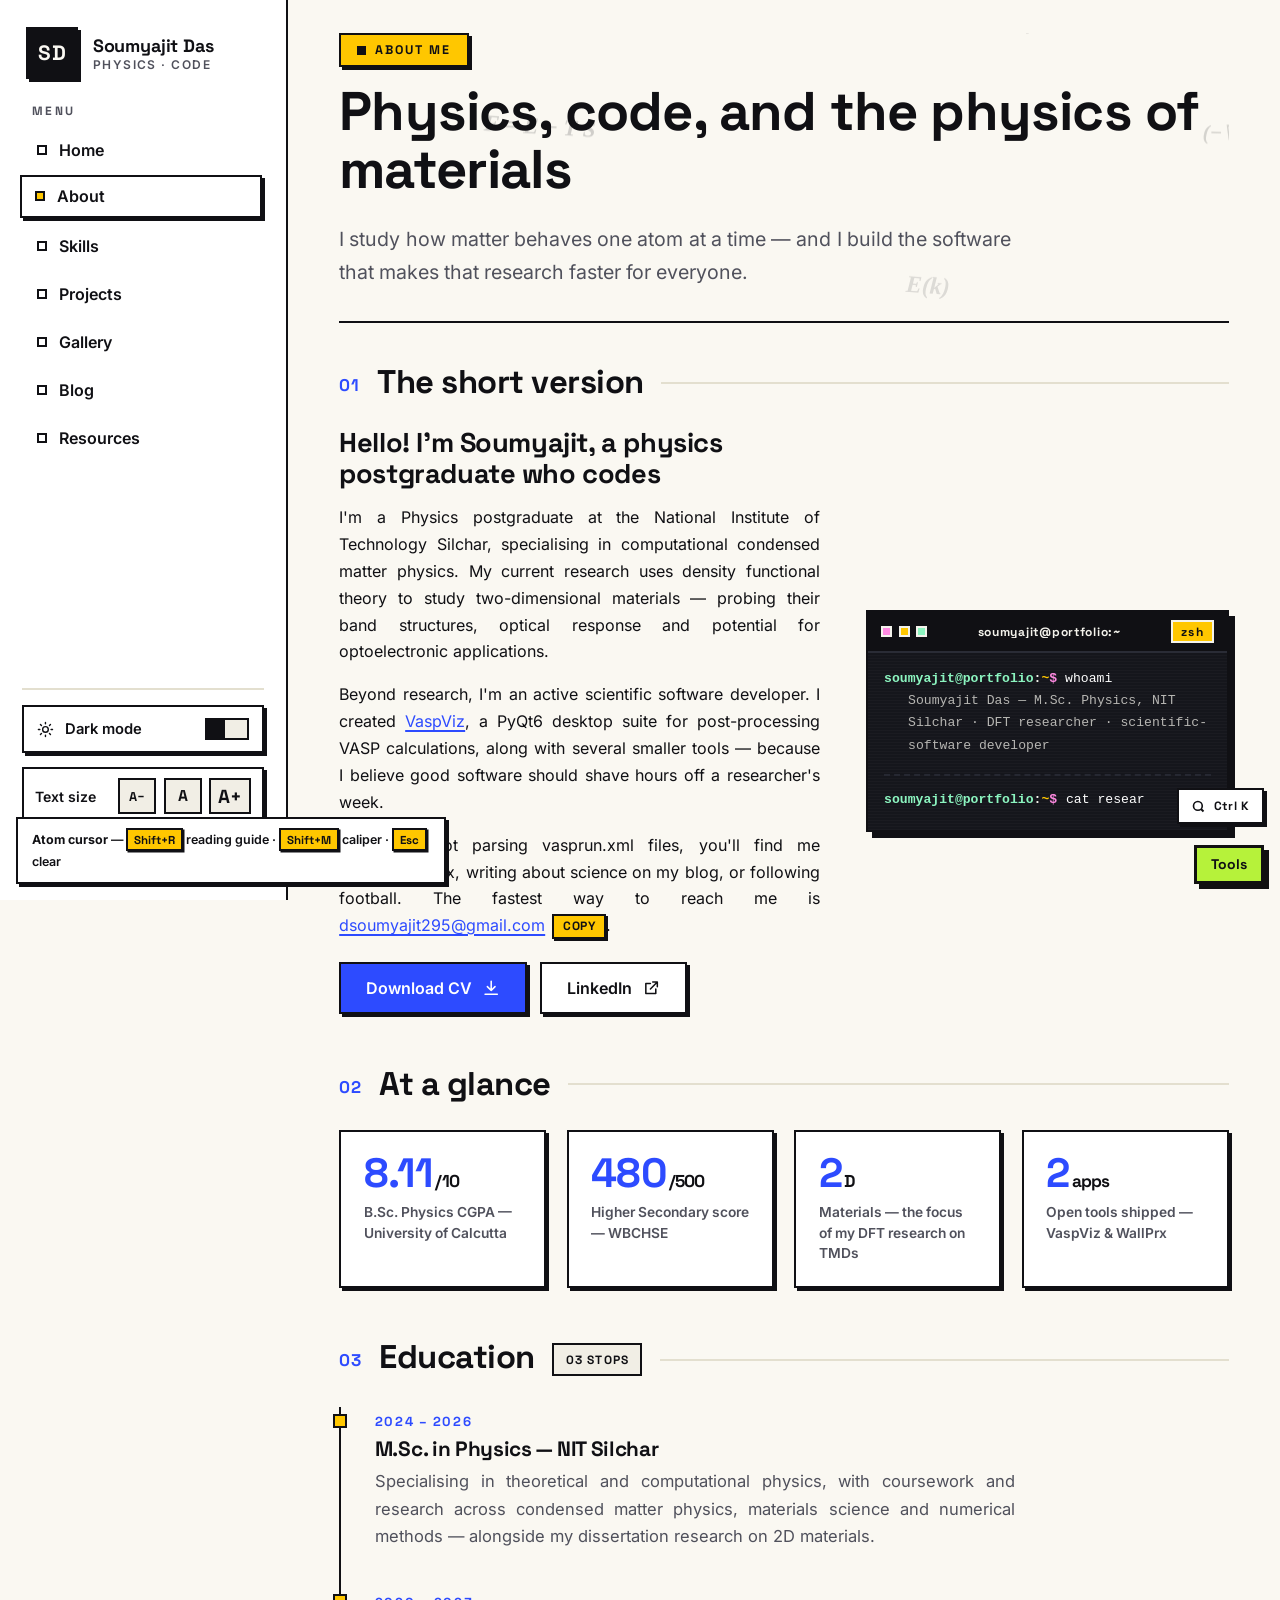
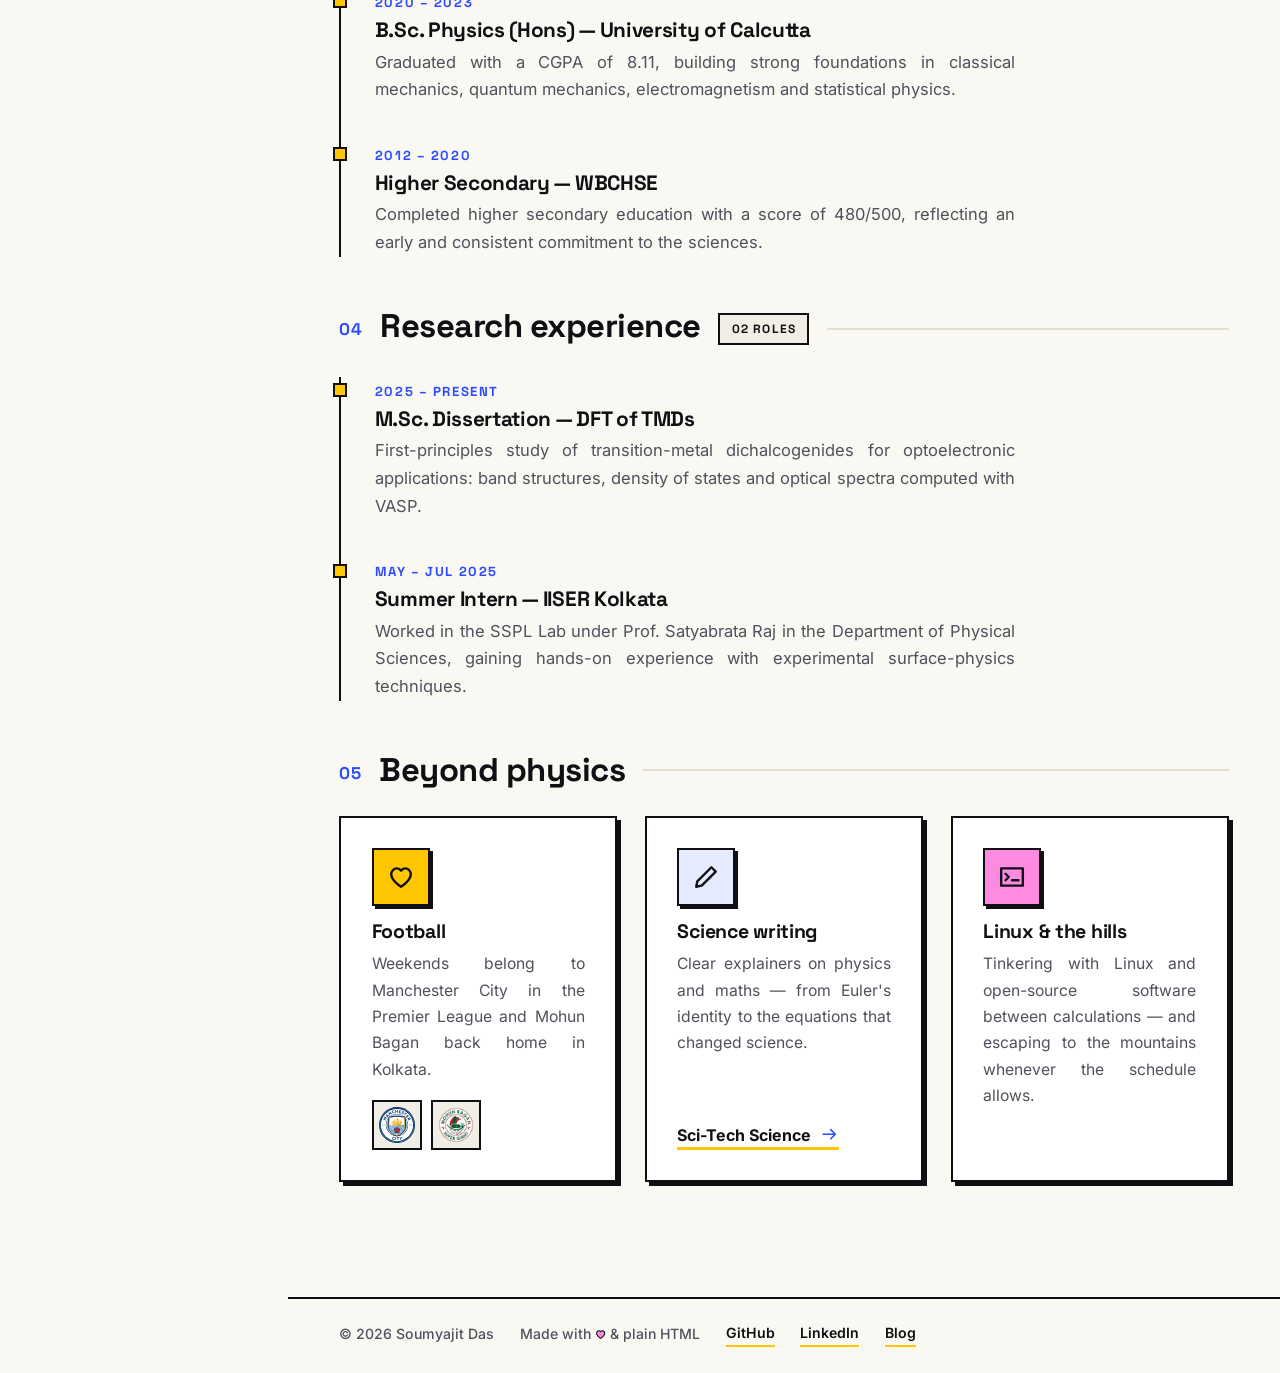
==== commit 94141390: "First upload of the new version" ====
--- a/about.html
+++ b/about.html
@@ -1,294 +1,340 @@
 <!DOCTYPE html>
 <html lang="en">
-
 <head>
-  <meta charset="utf-8">
-  <meta name="viewport" content="width=device-width, initial-scale=1">
-<!-- Google Tag Manager -->
-<script>(function(w,d,s,l,i){w[l]=w[l]||[];w[l].push({'gtm.start':
-new Date().getTime(),event:'gtm.js'});var f=d.getElementsByTagName(s)[0],
-j=d.createElement(s),dl=l!='dataLayer'?'&l='+l:'';j.async=true;j.src=
-'https://www.googletagmanager.com/gtm.js?id='+i+dl;f.parentNode.insertBefore(j,f);
-})(window,document,'script','dataLayer','GTM-PLJ5ZMNP');</script>
-<!-- End Google Tag Manager -->
-
-  <link rel="canonical" href="https://soumyajit9696.github.io/about.html" />
-  <meta name="description" content="About Soumyajit Das - Physics student at NIT Silchar, M.Sc Physics, researcher in DFT and condensed matter physics.">
-  <meta name="keywords" content="Soumyajit Das, About, Physics Student, NIT Silchar, DFT, Condensed Matter">
-  <meta name="author" content="Soumyajit Das">
-  <meta property="og:title" content="About - Soumyajit Das">
-  <meta property="og:description" content="Learn about Soumyajit Das, his education, skills and experience.">
-  <meta property="og:image" content="https://soumyajit9696.github.io/images/abtt.webp">
-  <meta property="og:image:width" content="1200">
-  <meta property="og:image:height" content="630">
-  <meta property="og:url" content="https://soumyajit9696.github.io/about.html">
-  <meta property="og:type" content="website">
-  <meta property="og:site_name" content="Soumyajit Das Portfolio">
-  <meta name="twitter:card" content="summary_large_image">
-  <meta name="twitter:site" content="@soumyajit9696">
-  <meta name="twitter:title" content="About - Soumyajit Das">
-  <meta name="twitter:description" content="Learn about Soumyajit Das, his education, skills and experience.">
-  <meta name="twitter:image" content="https://soumyajit9696.github.io/images/abtt.webp">
-  <meta name="theme-color" content="#ec1839">
-
-  <link rel="stylesheet" href="css/style.css" type="text/css">
-  
-  
-  
-  
-  
-  <link rel="stylesheet" href="css/styleSwitcher.css" type="text/css">
-  <!-- Favicon -->
-  <link rel="apple-touch-icon" sizes="180x180" href="favicon/apple-touch-icon.png">
-  <link rel="icon" type="image/x-icon" href="favicon/favicon.ico">
-  <link rel="icon" type="image/png" sizes="32x32" href="favicon/favicon-32x32.png">
-  <link rel="icon" type="image/png" sizes="16x16" href="favicon/favicon-16x16.png">
-  <link rel="icon" type="image/svg+xml" href="favicon/favicon.svg">
-  <meta name="robots" content="index, follow">
-  <title>About - Soumyajit Das</title>
-
-<script async src="https://www.googletagmanager.com/gtag/js?id=G-0BSMLY357C"></script>
-<script>
-  window.dataLayer = window.dataLayer || [];
-  function gtag(){dataLayer.push(arguments);}
-  gtag('js', new Date());
-  gtag('config', 'G-0BSMLY357C');
+<meta charset="utf-8">
+<meta name="viewport" content="width=device-width, initial-scale=1">
+<title>About Soumyajit Das — Physics, Code & Materials Research</title>
+<meta name="description" content="M.Sc. Physics postgraduate at NIT Silchar specialising in DFT of 2D materials. Education, research experience and the story so far — a physics postgraduate who codes.">
+<meta name="author" content="Soumyajit Das">
+<meta name="robots" content="index, follow, max-image-preview:large">
+<link rel="canonical" href="https://soumyajit9696.github.io/about.html">
+<meta name="theme-color" content="#FAF8F2" media="(prefers-color-scheme: light)">
+<meta name="theme-color" content="#14151A" media="(prefers-color-scheme: dark)">
+<meta property="og:site_name" content="Soumyajit Das — Portfolio">
+<meta property="og:type" content="website">
+<meta property="og:title" content="About Soumyajit Das — Physics, Code & Materials Research">
+<meta property="og:description" content="M.Sc. Physics postgraduate at NIT Silchar specialising in DFT of 2D materials. Education, research experience and the story so far — a physics postgraduate who codes.">
+<meta property="og:url" content="https://soumyajit9696.github.io/about.html">
+<meta property="og:image" content="https://soumyajit9696.github.io/images/about.webp">
+<meta property="og:image:width" content="520">
+<meta property="og:image:height" content="520">
+<meta property="og:image:alt" content="Soumyajit Das">
+<meta name="twitter:card" content="summary">
+<meta name="twitter:title" content="About Soumyajit Das — Physics, Code & Materials Research">
+<meta name="twitter:description" content="M.Sc. Physics postgraduate at NIT Silchar specialising in DFT of 2D materials. Education, research experience and the story so far — a physics postgraduate who codes.">
+<meta name="twitter:image" content="https://soumyajit9696.github.io/images/about.webp">
+<link rel="icon" href="favicon.ico" sizes="any">
+<link rel="icon" type="image/svg+xml" href="favicon/favicon.svg">
+<link rel="apple-touch-icon" sizes="180x180" href="favicon/apple-touch-icon.png">
+<link rel="manifest" href="site.webmanifest">
+<link rel="stylesheet" href="style.css?v=20261112">
+<link rel="preload" href="fonts/spacegrotesk-var-latin.woff2" as="font" type="font/woff2" crossorigin>
+<link rel="preload" href="fonts/inter-var-latin.woff2" as="font" type="font/woff2" crossorigin>
+<script>document.documentElement.classList.add('js');var _t=null;try{_t=localStorage.getItem('theme')}catch(e){}(_t==='dark'||(!_t&&matchMedia('(prefers-color-scheme: dark)').matches))&&document.documentElement.setAttribute('data-theme','dark');var _f=null;try{_f=parseFloat(localStorage.getItem('fs'))}catch(e){}if(_f)document.documentElement.style.fontSize=_f+'px'</script>
+<script type="application/ld+json">
+{"@context":"https://schema.org","@graph":[{"@type":"BreadcrumbList","itemListElement":[{"@type":"ListItem","position":1,"name":"Home","item":"https://soumyajit9696.github.io/"},{"@type":"ListItem","position":2,"name":"About","item":"https://soumyajit9696.github.io/about.html"}]},{"@type":"AboutPage","@id":"https://soumyajit9696.github.io/about.html#webpage","url":"https://soumyajit9696.github.io/about.html","name":"About Soumyajit Das","about":{"@id":"https://soumyajit9696.github.io/#person"},"isPartOf":{"@id":"https://soumyajit9696.github.io/#website"}}]}
 </script>
 </head>
-
-<body>
-<noscript><iframe src="https://www.googletagmanager.com/ns.html?id=GTM-PLJ5ZMNP"
-height="0" width="0" style="display:none;visibility:hidden"></iframe></noscript>
-
-  <!-- Main Container -->
-  <main class="main-container">
-    <!-- Aside -->
-    <aside class="aside">
-      <div class="nav-toggler">
-        <span></span>
-      </div>
-      <div class="aside-inner">
-        <div class="logo">
-          <a href="index.html">SOUMYA.</a>
-        </div>
-        <ul class="nav">
-          <li><a href="index.html"><i class="fa fa-home"></i> Home</a></li>
-          <li><a href="about.html" class="active"><i class="fa fa-user"></i> About</a></li>
-          <li><a href="skills.html"><i class="fa fa-list"></i> Skills</a></li>
-          <li><a href="gallery.html"><i class="fa fa-camera"></i> Gallery</a></li>
-          <li><a href="blog.html"><i class="fa fa-envelope"></i> Blog</a></li>
-          <li><a href="ai-arts.html"><i class="fa fa-pencil"></i> AI Arts</a></li>
-          <li><a href="resources.html"><i class="fa fa-comments"></i> Resources</a></li>
-        </ul>
-        <div class="copyright-text">
-          &copy; 2026 Soumyajit Das
-        </div>
-      </div>
-    </aside>
-    <!-- Aside End -->
-    <!-- Main Content -->
-    <div class="main-content">
-
-      <!-- About Section -->
-      <section class="about section active" id="about">
-        <div class="container">
-          <div class="row">
-          <h1 class="visually-hidden">About Soumyajit Das — Physics Graduate &amp; Developer</h1>
-            <div class="section-title padd-15">
-              <h2>About Me</h2>
+<body class="pg-about">
+<a class="skip" href="#main">Skip to content</a>
+<svg xmlns="http://www.w3.org/2000/svg" style="display:none" aria-hidden="true">
+<symbol id="i-menu" viewBox="0 0 24 24"><path d="M3 6h18M3 12h18M3 18h18"/></symbol>
+<symbol id="i-sun" viewBox="0 0 24 24"><circle cx="12" cy="12" r="4"/><path d="M12 2v2m0 16v2M4.9 4.9l1.4 1.4m11.4 11.4l1.4 1.4M2 12h2m16 0h2M4.9 19.1l1.4-1.4M17.7 6.3l1.4-1.4"/></symbol>
+<symbol id="i-moon" viewBox="0 0 24 24"><path d="M21 12.8A9 9 0 1 1 11.2 3a7 7 0 0 0 9.8 9.8z"/></symbol>
+<symbol id="i-github" viewBox="0 0 24 24"><path fill="currentColor" stroke="none" d="M12 .5C5.65.5.5 5.65.5 12c0 5.08 3.29 9.39 7.86 10.91.58.11.79-.25.79-.56 0-.27-.01-1.17-.02-2.12-3.2.7-3.88-1.36-3.88-1.36-.52-1.33-1.28-1.68-1.28-1.68-1.04-.71.08-.7.08-.7 1.15.08 1.76 1.18 1.76 1.18 1.03 1.76 2.7 1.25 3.35.96.1-.75.4-1.25.72-1.54-2.55-.29-5.24-1.28-5.24-5.68 0-1.26.45-2.28 1.18-3.09-.12-.29-.51-1.46.11-3.05 0 0 .96-.31 3.15 1.18a10.9 10.9 0 0 1 5.74 0c2.19-1.49 3.15-1.18 3.15-1.18.62 1.59.23 2.76.11 3.05.73.81 1.18 1.83 1.18 3.09 0 4.41-2.69 5.38-5.25 5.66.41.35.77 1.05.77 2.12 0 1.53-.01 2.76-.01 3.14 0 .31.21.67.8.56A10.52 10.52 0 0 0 23.5 12C23.5 5.65 18.35.5 12 .5z"/></symbol>
+<symbol id="i-linkedin" viewBox="0 0 24 24"><path fill="currentColor" stroke="none" d="M20.45 20.45h-3.55v-5.57c0-1.33-.03-3.04-1.85-3.04-1.85 0-2.14 1.45-2.14 2.94v5.67H9.36V9h3.41v1.56h.05c.47-.9 1.63-1.85 3.36-1.85 3.6 0 4.27 2.37 4.27 5.45v6.29zM5.34 7.43a2.06 2.06 0 1 1 0-4.12 2.06 2.06 0 0 1 0 4.12zM7.12 20.45H3.55V9h3.57v11.45zM22.22 0H1.77C.79 0 0 .77 0 1.72v20.55C0 23.23.79 24 1.77 24h20.45c.98 0 1.78-.77 1.78-1.73V1.72C24 .77 23.2 0 22.22 0z"/></symbol>
+<symbol id="i-mail" viewBox="0 0 24 24"><rect x="3" y="5" width="18" height="14"/><path d="M3 7l9 6 9-6"/></symbol>
+<symbol id="i-globe" viewBox="0 0 24 24"><circle cx="12" cy="12" r="9"/><path d="M3 12h18M12 3a14 14 0 0 1 0 18 14 14 0 0 1 0-18z"/></symbol>
+<symbol id="i-arrow" viewBox="0 0 24 24"><path d="M4 12h16m-6-6l6 6-6 6"/></symbol>
+<symbol id="i-ext" viewBox="0 0 24 24"><path d="M14 4h6v6M20 4l-9 9M18 13v6H5V6h6"/></symbol>
+<symbol id="i-download" viewBox="0 0 24 24"><path d="M12 3v12m-5-5l5 5 5-5M4 20h16"/></symbol>
+<symbol id="i-doc" viewBox="0 0 24 24"><path d="M6 2h9l5 5v15H6z"/><path d="M15 2v5h5M9 12h6m-6 4h6"/></symbol>
+<symbol id="i-music" viewBox="0 0 24 24"><path d="M9 18V6l10-2v12"/><circle cx="7" cy="18" r="2.4"/><circle cx="17" cy="16" r="2.4"/></symbol>
+<symbol id="i-play" viewBox="0 0 24 24"><path fill="currentColor" stroke="none" d="M7 4l13 8-13 8z"/></symbol>
+<symbol id="i-pause" viewBox="0 0 24 24"><path fill="currentColor" stroke="none" d="M6 4h4v16H6zM14 4h4v16h-4z"/></symbol>
+<symbol id="i-prev" viewBox="0 0 24 24"><path fill="currentColor" stroke="none" d="M6 4h2v16H6zM20 4l-11 8 11 8z"/></symbol>
+<symbol id="i-next" viewBox="0 0 24 24"><path fill="currentColor" stroke="none" d="M16 4h2v16h-2zM4 4l11 8-11 8z"/></symbol>
+<symbol id="i-atom" viewBox="0 0 24 24"><circle cx="12" cy="12" r="1.6"/><ellipse cx="12" cy="12" rx="10" ry="4.2"/><ellipse cx="12" cy="12" rx="10" ry="4.2" transform="rotate(60 12 12)"/><ellipse cx="12" cy="12" rx="10" ry="4.2" transform="rotate(120 12 12)"/></symbol>
+<symbol id="i-code" viewBox="0 0 24 24"><path d="M8 6l-6 6 6 6m8-12l6 6-6 6M13 4l-2 16"/></symbol>
+<symbol id="i-flask" viewBox="0 0 24 24"><path d="M9 3h6M10 3v6L4 19a2 2 0 0 0 1.8 3h12.4A2 2 0 0 0 20 19l-6-10V3M7 15h10"/></symbol>
+<symbol id="i-pen" viewBox="0 0 24 24"><path d="M17 3l4 4L8 20l-5 1 1-5z"/></symbol>
+<symbol id="i-layers" viewBox="0 0 24 24"><path d="M12 2l10 5-10 5L2 7z"/><path d="M2 12l10 5 10-5M2 17l10 5 10-5"/></symbol>
+<symbol id="i-terminal" viewBox="0 0 24 24"><rect x="2" y="4" width="20" height="16"/><path d="M6 9l3 3-3 3M12 15h6"/></symbol>
+<symbol id="i-grid" viewBox="0 0 24 24"><rect x="3" y="3" width="8" height="8"/><rect x="13" y="3" width="8" height="8"/><rect x="3" y="13" width="8" height="8"/><rect x="13" y="13" width="8" height="8"/></symbol>
+<symbol id="i-cube" viewBox="0 0 24 24"><path d="M12 2l9 5v10l-9 5-9-5V7z"/><path d="M3 7l9 5 9-5M12 12v10"/></symbol>
+<symbol id="i-chart" viewBox="0 0 24 24"><path d="M4 20V4M4 20h16M8 16v-5m4 5V8m4 8v-3"/></symbol>
+<symbol id="i-monitor" viewBox="0 0 24 24"><rect x="2" y="4" width="20" height="13"/><path d="M8 21h8m-4-4v4"/></symbol>
+<symbol id="i-window" viewBox="0 0 24 24"><rect x="2" y="4" width="20" height="16"/><path d="M2 9h20M6 6.5h.01M9 6.5h.01"/></symbol>
+<symbol id="i-book" viewBox="0 0 24 24"><path d="M4 4h7a2 2 0 0 1 2 2v14a2 2 0 0 0-2-2H4zM20 4h-7a2 2 0 0 0-2 2v14a2 2 0 0 1 2-2h7z"/></symbol>
+<symbol id="i-image" viewBox="0 0 24 24"><rect x="3" y="4" width="18" height="16"/><circle cx="9" cy="10" r="2"/><path d="M3 18l6-5 4 3 4-4 4 4"/></symbol>
+<symbol id="i-heart" viewBox="0 0 24 24"><path d="M12 21S3 15.3 3 9.5C3 6.4 5.4 4 8.2 4c1.6 0 3 .8 3.8 2h.1c.8-1.2 2.2-2 3.8-2C18.6 4 21 6.4 21 9.5 21 15.3 12 21 12 21z"/></symbol>
+</svg>
+<div class="shell">
+<aside class="sidebar" id="sidebar">
+<a class="brand" href="index.html"><span class="brand-mark" aria-hidden="true">SD</span><span class="brand-text"><strong>Soumyajit Das</strong><small>Physics · Code</small></span></a>
+<nav class="nav" aria-label="Primary">
+<span class="nav-label">Menu</span>
+<a href="index.html">Home</a>
+<a href="about.html" aria-current="page">About</a>
+<a href="skills.html">Skills</a>
+<a href="projects.html">Projects</a>
+<a href="gallery.html">Gallery</a>
+<a href="blog.html">Blog</a>
+<a href="resources.html">Resources</a>
+</nav>
+<div class="side-foot">
+<button class="theme-toggle" role="switch" aria-checked="false" aria-label="Toggle dark mode">
+<svg class="icon tt-sun" viewBox="0 0 24 24" aria-hidden="true"><use href="#i-sun"/></svg>
+<svg class="icon tt-moon" viewBox="0 0 24 24" aria-hidden="true"><use href="#i-moon"/></svg>
+<span class="tt-label">Dark mode</span>
+<span class="tt-track"><span class="tt-thumb"></span></span>
+</button>
+<div class="fs-ctrl">
+<span class="fs-label">Text size</span>
+<div class="fs-btns" role="group" aria-label="Text size">
+<button class="fs-btn" type="button" data-fs="-1" aria-label="Decrease text size">A−</button>
+<button class="fs-btn" type="button" data-fs="reset" aria-label="Default text size">A</button>
+<button class="fs-btn" type="button" data-fs="1" aria-label="Increase text size">A+</button>
+</div>
+</div>
+<p class="copy">© 2026 Soumyajit Das<br>Built with <svg class="heart" viewBox="0 0 24 24" aria-hidden="true"><use href="#i-heart"/></svg> &amp; plain HTML</p>
+</div>
+</aside>
+<div class="nav-backdrop"></div>
+<div class="page">
+<header class="topbar">
+<button class="nav-toggler" aria-expanded="false" aria-controls="sidebar" aria-label="Open menu"><svg class="icon" viewBox="0 0 24 24" aria-hidden="true"><use href="#i-menu"/></svg></button>
+<a class="topbar-brand" href="index.html" aria-label="SD — Soumyajit Das, home"><span class="brand-mark" aria-hidden="true">SD</span></a>
+<span class="topbar-title">About</span>
+</header>
+<main id="main" class="content">
+      <header class="page-head">
+        <p class="kicker"><span class="sq" aria-hidden="true"></span>About Me</p>
+        <h1 class="h-display">Physics, code, and the physics of materials</h1>
+        <p class="lead">I study how matter behaves one atom at a time — and I build the software that makes that research faster for everyone.</p>
+      </header>
+
+      <section class="sec" style="margin-top:0">
+        <div class="sec-head">
+          <span class="sec-num" aria-hidden="true">01</span>
+          <h2 class="sec-title">The short version</h2>
+          <span class="sec-rule" aria-hidden="true"></span>
+        </div>
+        <div class="about-hero">
+          <div class="about-bio rv">
+            <h2 class="bio-title">Hello! I'm Soumyajit, a physics postgraduate who codes</h2>
+            <p>I'm a Physics postgraduate at the National Institute of Technology Silchar, specialising in computational condensed matter physics. My current research uses density functional theory to study two-dimensional materials — probing their band structures, optical response and potential for optoelectronic applications.</p>
+            <p>Beyond research, I'm an active scientific software developer. I created <a href="projects.html">VaspViz</a>, a PyQt6 desktop suite for post-processing VASP calculations, along with several smaller tools — because I believe good software should shave hours off a researcher's week.</p>
+            <p>When I'm not parsing vasprun.xml files, you'll find me exploring Linux, writing about science on my blog, or following football. The fastest way to reach me is <a href="mailto:dsoumyajit295@gmail.com">dsoumyajit295@gmail.com</a><button class="copy-mail" type="button" data-copy="dsoumyajit295@gmail.com" aria-label="Copy email address">Copy</button>.</p>
+            <div class="hero-actions">
+              <a class="btn btn-primary" href="docs/SOUMYAJIT_DAS_CV.pdf" target="_blank" rel="noopener">Download CV <svg class="icon" viewBox="0 0 24 24" aria-hidden="true"><use href="#i-download"/></svg></a>
+              <a class="btn" href="https://www.linkedin.com/in/soumyajit-das-40a1851b8/" target="_blank" rel="noopener">LinkedIn <svg class="icon" viewBox="0 0 24 24" aria-hidden="true"><use href="#i-ext"/></svg></a>
             </div>
           </div>
-          <div class="row">
-            <div class="about-content padd-15">
-              <div class="row">
-                <div class="about-text padd-15">
-                  <h3>I'm Soumyajit Das and a <span>Physics Student</span></h3>
-                  <p>A physics graduate with a keen interest in semiconductor physics, condensed matter physics, and computational materials science. I am interested in first-principles simulations, nanoscience, MEMS/NEMS, and
-machine learning applications in physics. I want to contribute towards the scientific community through
-my skills and learning. </p>
-                </div>
+
+          <div class="term rv d1" id="about-term">
+            <div class="term-bar">
+              <span class="term-dots" aria-hidden="true"><i></i><i></i><i></i></span>
+              <span class="term-title">soumyajit@portfolio:~</span>
+              <span class="term-tag">zsh</span>
+            </div>
+            <div class="term-body" id="term-body">
+              <div class="t-log" id="t-log" role="log" aria-live="polite" aria-label="Terminal output"></div>
+              <div class="t-in-row">
+                <span class="tp" aria-hidden="true">soumyajit@portfolio<span class="tp-c">:</span><span class="tp-p">~</span><span class="tp-d">$</span></span>
+                <input class="t-in" id="t-in" type="text" autocomplete="off" autocapitalize="off" autocorrect="off" spellcheck="false" enterkeyhint="go" aria-label="Terminal input — type help and press Enter">
               </div>
-              <div class="row">
-                <div class="personal-info padd-15">
-                  <div class="row">
-                    <div class="info-item padd-15">
-                      <p>Birthday : <span>7 September 2002</span></p>
-                    </div>
-                    <div class="info-item padd-15">
-                      <p>Age : <span>23</span></p>
-                    </div>
-                    <div class="info-item padd-15">
-                      <p>Website : <span>https://soumyajit9696.github.io/</span></p>
-                    </div>
-                    <div class="info-item padd-15">
-                      <p>Email : <span>dsoumyajit295@gmail.com</span></p>
-                    </div>
-                    <div class="info-item padd-15">
-                      <p>Degree : <span>M.Sc Physics(Applied Physics)</span></p>
-                    </div>
-                    <div class="info-item padd-15">
-                      <p>Phone : <span>+91 8538852773</span></p>
-                    </div>
-                    <div class="info-item padd-15">
-                      <p>City : <span>Silchar, Assam</span></p>
-                    </div>
-                    <div class="info-item padd-15">
-                      <p>Subject : <span>Physics</span></p>
-                    </div>
-                  </div>
-                  <div class="row">
-                    <div class="buttons padd-15">
-                      <a href="./docs/SOUMYAJIT_DAS_CV (6).pdf" class="btn">Download Resume</a>
-                      <a href="index.html" class="btn hire-me">Say, HI</a>
-                    </div>
-                  </div>
-                </div>
-                <div class="skills padd-15">
-                  <div class="row">
-                    <div class="skill-item padd-15">
-                      <h5>Python</h5>
-                      <div class="progress">
-                        <div class="progress-in" style="width: 76%;"></div>
-                        <div class="skill-porcent">
-                          76%
-                        </div>
-                      </div>
-                    </div>
-                    <div class="skill-item padd-15">
-                      <h5>Javascript</h5>
-                      <div class="progress">
-                        <div class="progress-in" style="width: 40%;"></div>
-                        <div class="skill-porcent">
-                          40%
-                        </div>
-                      </div>
-                    </div>
-                    <div class="skill-item padd-15">
-                      <h5>Linux</h5>
-                      <div class="progress">
-                        <div class="progress-in" style="width: 40%;"></div>
-                        <div class="skill-porcent">
-                          40%
-                        </div>
-                      </div>
-                    </div>
-                    <div class="skill-item padd-15">
-                      <h5>DFT/VASP</h5>
-                      <div class="progress">
-                        <div class="progress-in" style="width: 60%;"></div>
-                        <div class="skill-porcent">
-                          60%
-                        </div>
-                      </div>
-                    </div>
-                  </div>
-                </div>
-              </div>
-
-              <div class="row">
-                <div class="education padd-15">
-                  <h3 class="title">Education</h3>
-                  <div class="row">
-                    <div class="timeline-box padd-15">
-                      <div class="timeline shadow-dark">
-                        <!-- timeline Item -->
-                        <div class="timeline-item">
-                          <div class="circle-dot"></div>
-                          <h6 class="timeline-date"><i class="fa fa-calendar"></i> 2024 - 2026</h6>
-                          <h4 class="timeline-title">Master of Science In Physics, NIT Silchar </h4>
-                          <p class="timeline-text">M.Sc. in Physics at NIT Silchar, with a strong focus on theoretical and computational physics. 
-                            Developed advanced knowledge and research skills through coursework and research in condensed matter physics, materials science, 
-                            and computational methods.
-                          </p>
-                        </div>
-                        <!-- timeline Item End -->
-                        <!-- timeline Item -->
-                        <div class="timeline-item">
-                          <div class="circle-dot"></div>
-                          <h6 class="timeline-date"><i class="fa fa-calendar"></i> 2020 - 2023</h6>
-                          <h4 class="timeline-title">Bachelor of Science, PHYSICS(hons)</h4>
-                          <p class="timeline-text">I graduated with a Bachelor's in Physics Honours from Calcutta University, achieving a CGPA of 8.11. 
-                            This accomplishment showcases my dedication to academic excellence and a strong grasp of advanced physics concepts.</p>
-                        </div>
-                        <!-- timeline Item End -->
-                        <!-- timeline Item -->
-                        <div class="timeline-item">
-                          <div class="circle-dot"></div>
-                          <h6 class="timeline-date"><i class="fa fa-calendar"></i> 2012 - 2020</h6>
-                          <h4 class="timeline-title">Higher Secondary</h4>
-                          <p class="timeline-text">I completed my Higher Secondary education with a score of 480 out of 500 under the WBCHSE board.
-                             This reflects my commitment to academic excellence and a solid foundation in the sciences.</p>
-                        </div>
-                        <!-- timeline Item End -->
-                      </div>
-                    </div>
-                  </div>
-                </div>
-                <div class="experience padd-15">
-                  <h3 class="title">Experience</h3>
-                  <div class="row">
-                    <div class="timeline-box padd-15">
-                      <div class="timeline shadow-dark">
-                        <!-- timeline Item -->
-                        <div class="timeline-item">
-                          <div class="circle-dot"></div>
-                          <h6 class="timeline-date"><i class="fa fa-calendar"></i>2025 - current</h6>
-                          <h4 class="timeline-title">M.Sc Project</h4>
-                          <p class="timeline-text">Currently I am doing my M.Sc project in DFT. My topic is <b>"DFT STUDY OF TMDs FOR OPTOELECTRONIC APPLICATIONS"</b></p>
-                        </div>
-                        <!-- timeline Item End -->
-                        <!-- timeline Item -->
-                        <div class="timeline-item">
-                          <div class="circle-dot"></div>
-                          <h6 class="timeline-date"><i class="fa fa-calendar"></i> 2025 - may to july</h6>
-                          <h4 class="timeline-title">Summer Internship</h4>
-                          <p class="timeline-text">I have done summer internship at IISER Kolkata under Prof. Satyabrataa Raj, SSPL Lab, Department of Physical Sciences.</p>
-                        </div>
-                        <!-- timeline Item End -->
-                      </div>
-                    </div>
-                  </div>
-                </div>
-              </div>
-
             </div>
           </div>
         </div>
-      </section>
-      <!-- About Section End -->
-
-    </div>
-    <!-- Main Content End -->
-  </main>
-  <!-- Main Container End -->
-
-  <!-- Live Style Switcher - Demo Only -->
-  <div class="style-switcher">
-    <div class="toggle-style-switcher">
-      <i class="fa fa-cog fa-spin"></i>
-    </div>
-    <h5>Style Switcher</h5>
-    <ul>
-      <li><a href="javascript:void(0);" title="pink" style="background-color: #ec1839;" onclick="setActiveStyle('pink')"></a></li>
-      <li><a href="javascript:void(0);" title="blue" style="background-color: #2196f3;" onclick="setActiveStyle('blue')"></a></li>
-      <li><a href="javascript:void(0);" title="orange" style="background-color: #fa5b0f;" onclick="setActiveStyle('orange')"></a></li>
-      <li><a href="javascript:void(0);" title="yellow" style="background-color: #ffb400;" onclick="setActiveStyle('yellow')"></a></li>
-      <li><a href="javascript:void(0);" title="green" style="background-color: #72b626;" onclick="setActiveStyle('green')"></a></li>
-    </ul>
-    <h5>Body Skin</h5>
-    <label>
-      <input type="radio" class="body-skin" name="body-skin" value="light" checked="true"> Light
-    </label>
-    <label>
-      <input type="radio" class="body-skin" name="body-skin" value="dark"> Dark
-    </label>
-  </div>
-  <!-- Live Style Switcher - Demo Only End -->
-
-  <!-- Plugins -->
-  <script src="js/script.js"></script>
-  <!-- Live Style Js - Demo Only -->
-  <script src="js/styleSwitcher.js"></script>
+        <script>
+(function(){
+  var term=document.getElementById('about-term');
+  if(!term)return;
+  var log=document.getElementById('t-log'),inp=document.getElementById('t-in');
+  var RM=matchMedia('(prefers-reduced-motion: reduce)').matches;
+  var HIST=[],HI=-1;
+  function esc(s){return s.replace(/&/g,'&amp;').replace(/</g,'&lt;').replace(/>/g,'&gt;')}
+  function trim(){while(log.children.length>200)log.removeChild(log.firstChild);log.scrollTop=log.scrollHeight}
+  function out(html,cls){var p=document.createElement('p');p.className='to'+(cls?' '+cls:'');p.innerHTML=html||'&nbsp;';log.appendChild(p);trim()}
+  function cmdecho(t){var p=document.createElement('p');p.className='tl';p.innerHTML='<span class="tp">soumyajit@portfolio<span class="tp-c">:</span><span class="tp-p">~</span><span class="tp-d">$</span> </span><span class="tc">'+esc(t)+'</span>';log.appendChild(p);trim()}
+  function toggleTheme(){var b=document.querySelector('.theme-toggle');if(b)b.click();return document.documentElement.getAttribute('data-theme')=='dark'?'dark':'light'}
+  var HELP='available commands:\n  whoami        who is behind this site\n  research      what I study — DFT of 2D materials\n  projects, ls  what I have built\n  education     academic timeline\n  skills        the daily toolbox\n  contact       email + socials\n  cv            open my CV (PDF)\n  theme         toggle dark / light mode\n  date, echo, history, clear';
+  function run(raw){
+    var s=raw.trim(),parts=s.split(/\s+/),c=parts[0].toLowerCase(),rest=s.slice(parts[0].length).trim();
+    switch(c){
+      case '': return;
+      case 'help': case '?': out(esc(HELP)); return;
+      case 'whoami': out('Soumyajit Das — M.Sc. Physics, NIT Silchar · DFT researcher · scientific-software developer'); return;
+      case 'research': case 'focus': out('first-principles (DFT) studies of 2D materials\nfocus: TMDs (ZrS2, ZrSe2) — band structures · DOS · optical spectra\ngoal: optoelectronic applications'); return;
+      case 'cat':
+        if(/focus/.test(rest)){run('research');return}
+        if(/edu/.test(rest)){run('education');return}
+        if(/cv/i.test(rest)){run('cv');return}
+        out('cat: '+esc(rest||'')+': no such file — try \'cat research/focus.txt\''); return;
+      case 'projects': case 'ls': case 'dir':
+        out('VaspViz/   PyQt6 suite for VASP post-processing\nWallPrx/    minimal wallpaper discovery platform\nTheorem/    live LaTeX equation editor\n<a href="projects.html">all projects → projects.html</a>'); return;
+      case 'education': case 'edu': out('M.Sc. Physics — NIT Silchar (2024–2026, computation & condensed matter)\nB.Sc. Physics (Hons) — University of Calcutta (2020–2023, CGPA 8.11)\nHigher Secondary — WBCHSE (480/500)'); return;
+      case 'skills': out('Python · NumPy · SciPy · DFT/VASP · Linux · Git · LaTeX\n<a href="skills.html">full periodic table of tools → skills.html</a>'); return;
+      case 'contact': out('email    <a href="mailto:dsoumyajit295@gmail.com">dsoumyajit295@gmail.com</a>\ngithub   <a href="https://github.com/Soumyajit9696" target="_blank" rel="noopener">github.com/Soumyajit9696</a>\nlinkedin <a href="https://www.linkedin.com/in/soumyajit-das-40a1851b8/" target="_blank" rel="noopener">/in/soumyajit-das</a>\nblog     <a href="https://sci-tech-science.blogspot.com/" target="_blank" rel="noopener">sci-tech-science.blogspot.com</a>'); return;
+      case 'cv': out('CV (PDF, 167 KB) — <a href="docs/SOUMYAJIT_DAS_CV.pdf" target="_blank" rel="noopener">docs/SOUMYAJIT_DAS_CV.pdf</a>'); return;
+      case 'theme': out('switched to '+toggleTheme()+' mode'); return;
+      case 'date': out(new Date().toString()); return;
+      case 'echo': out(esc(rest)||'&nbsp;'); return;
+      case 'pwd': out('/home/soumyajit/portfolio'); return;
+      case 'history': out(HIST.length?esc(HIST.map(function(h,i){return String(i+1).padStart(3)+'  '+h}).join('\n')):'no history yet'); return;
+      case 'clear': log.innerHTML=''; return;
+      case 'sudo': out('[sudo] password for guest: ✱✱✱✱✱✱✱✱ — access granted.\n(this terminal holds no secrets — everything is already on the pages above)'); return;
+      case 'exit': case 'logout': case 'quit': out('there is no escape from a physics student\u2019s terminal — try \'help\''); return;
+      case 'man': out('no man pages in this shell — try \'help\''); return;
+      case 'tools': out('open the Tools dock (bottom-right) — clock · cite · links · feedback'); return;
+      default: out('zsh: command not found: '+esc(c)+'\ntry \'help\'');
+    }
+  }
+  function exec(raw){cmdecho(raw);HIST.push(raw);HI=HIST.length;inp.value='';run(raw)}
+  var NAMES=['help','whoami','research','cat research/focus.txt','projects','ls','education','skills','contact','cv','theme','date','echo','pwd','history','clear','sudo make future','tools'];
+  inp.addEventListener('keydown',function(e){
+    if(e.key=='Enter'){var v=inp.value;if(v.trim())exec(v);return}
+    if(e.key=='ArrowUp'){if(HI>0){HI--;inp.value=HIST[HI]}e.preventDefault();return}
+    if(e.key=='ArrowDown'){if(HI<HIST.length-1){HI++;inp.value=HIST[HI]}else{HI=HIST.length;inp.value=''}e.preventDefault();return}
+    if(e.key=='Tab'){e.preventDefault();var v=inp.value;if(!v)return;
+      var m=NAMES.filter(function(n){return n.indexOf(v)==0});
+      if(m.length==1)inp.value=m[0];
+      else if(m.length>1){cmdecho(v);out(esc(m.join('   ')))}
+    }
+  });
+  document.getElementById('term-body').addEventListener('click',function(){
+    if(String(getSelection?getSelection():'').length===0)inp.focus();
+  });
+  var INTRO=['whoami','cat research/focus.txt'],DONE=false;
+  function endIntro(){out('this terminal is real — type <b>help</b> and press Enter','t-hint');DONE=true}
+  function intro(i){
+    if(DONE)return;
+    if(i>=INTRO.length){endIntro();return}
+    var cmd=INTRO[i],t=0;
+    (function tick(){
+      if(DONE)return;
+      inp.value=cmd.slice(0,++t);
+      if(t<cmd.length)setTimeout(tick,RM?0:26+Math.random()*46);
+      else setTimeout(function(){if(!DONE){exec(cmd);setTimeout(function(){intro(i+1)},RM?0:220)}},RM?0:300);
+    })();
+  }
+  if(RM||!('IntersectionObserver' in window)){INTRO.forEach(function(c){exec(c)});endIntro()}
+  else{
+    var io=new IntersectionObserver(function(en){
+      if(en[0].isIntersecting){io.disconnect();setTimeout(function(){intro(0)},350)}
+    },{threshold:.35});
+    io.observe(term);
+  }
+})();
+        </script>
+      </section>
+
+      <section class="sec">
+        <div class="sec-head">
+          <span class="sec-num" aria-hidden="true">02</span>
+          <h2 class="sec-title">At a glance</h2>
+          <span class="sec-rule" aria-hidden="true"></span>
+        </div>
+        <div class="stat-grid">
+          <div class="stat-card rv"><span class="stat-num">8.11<small>/10</small></span><span class="stat-lab">B.Sc. Physics CGPA — University of Calcutta</span></div>
+          <div class="stat-card rv d1"><span class="stat-num">480<small>/500</small></span><span class="stat-lab">Higher Secondary score — WBCHSE</span></div>
+          <div class="stat-card rv d2"><span class="stat-num">2<small>D</small></span><span class="stat-lab">Materials — the focus of my DFT research on TMDs</span></div>
+          <div class="stat-card rv d3"><span class="stat-num">2<small>apps</small></span><span class="stat-lab">Open tools shipped — VaspViz &amp; WallPrx</span></div>
+        </div>
+      </section>
+
+      <section class="sec">
+        <div class="sec-head">
+          <span class="sec-num" aria-hidden="true">03</span>
+          <h2 class="sec-title">Education</h2>
+          <span class="sec-count">03 stops</span>
+          <span class="sec-rule" aria-hidden="true"></span>
+        </div>
+        <ol class="timeline">
+          <li class="tl-item rv">
+            <span class="tl-date">2024 – 2026</span>
+            <h3 class="tl-title">M.Sc. in Physics — NIT Silchar</h3>
+            <p class="tl-text">Specialising in theoretical and computational physics, with coursework and research across condensed matter physics, materials science and numerical methods — alongside my dissertation research on 2D materials.</p>
+          </li>
+          <li class="tl-item rv">
+            <span class="tl-date">2020 – 2023</span>
+            <h3 class="tl-title">B.Sc. Physics (Hons) — University of Calcutta</h3>
+            <p class="tl-text">Graduated with a CGPA of 8.11, building strong foundations in classical mechanics, quantum mechanics, electromagnetism and statistical physics.</p>
+          </li>
+          <li class="tl-item rv">
+            <span class="tl-date">2012 – 2020</span>
+            <h3 class="tl-title">Higher Secondary — WBCHSE</h3>
+            <p class="tl-text">Completed higher secondary education with a score of 480/500, reflecting an early and consistent commitment to the sciences.</p>
+          </li>
+        </ol>
+      </section>
+
+      <section class="sec">
+        <div class="sec-head">
+          <span class="sec-num" aria-hidden="true">04</span>
+          <h2 class="sec-title">Research experience</h2>
+          <span class="sec-count">02 roles</span>
+          <span class="sec-rule" aria-hidden="true"></span>
+        </div>
+        <ol class="timeline">
+          <li class="tl-item rv">
+            <span class="tl-date">2025 – Present</span>
+            <h3 class="tl-title">M.Sc. Dissertation — DFT of TMDs</h3>
+            <p class="tl-text">First-principles study of transition-metal dichalcogenides for optoelectronic applications: band structures, density of states and optical spectra computed with VASP.</p>
+          </li>
+          <li class="tl-item rv">
+            <span class="tl-date">May – Jul 2025</span>
+            <h3 class="tl-title">Summer Intern — IISER Kolkata</h3>
+            <p class="tl-text">Worked in the SSPL Lab under Prof. Satyabrata Raj in the Department of Physical Sciences, gaining hands-on experience with experimental surface-physics techniques.</p>
+          </li>
+        </ol>
+      </section>
+
+      <section class="sec">
+        <div class="sec-head">
+          <span class="sec-num" aria-hidden="true">05</span>
+          <h2 class="sec-title">Beyond physics</h2>
+          <span class="sec-rule" aria-hidden="true"></span>
+        </div>
+        <div class="grid-3">
+          <article class="card card-hover beyond-card rv">
+            <span class="feat-ico di-y"><svg class="icon" viewBox="0 0 24 24" aria-hidden="true"><use href="#i-heart"/></svg></span>
+            <h3>Football</h3>
+            <p>Weekends belong to Manchester City in the Premier League and Mohun Bagan back home in Kolkata.</p>
+            <div class="crest-row">
+              <img src="images/manchester-city-crest.svg" alt="Manchester City crest" width="50" height="50" loading="lazy" decoding="async">
+              <img src="images/mohun-bagan-super-giant-crest.webp" alt="Mohun Bagan Super Giant crest" width="50" height="50" loading="lazy" decoding="async">
+            </div>
+          </article>
+          <article class="card card-hover beyond-card rv d1">
+            <span class="feat-ico di-b"><svg class="icon" viewBox="0 0 24 24" aria-hidden="true"><use href="#i-pen"/></svg></span>
+            <h3>Science writing</h3>
+            <p>Clear explainers on physics and maths — from Euler's identity to the equations that changed science.</p>
+            <a class="arrow-link" href="blog.html">Sci-Tech Science <svg class="icon" viewBox="0 0 24 24" aria-hidden="true"><use href="#i-arrow"/></svg></a>
+          </article>
+          <article class="card card-hover beyond-card rv d2">
+            <span class="feat-ico di-p"><svg class="icon" viewBox="0 0 24 24" aria-hidden="true"><use href="#i-terminal"/></svg></span>
+            <h3>Linux &amp; the hills</h3>
+            <p>Tinkering with Linux and open-source software between calculations — and escaping to the mountains whenever the schedule allows.</p>
+          </article>
+        </div>
+      </section>
+</main>
+<footer class="foot">
+<span>© 2026 Soumyajit Das</span>
+<span>Made with <svg class="heart" viewBox="0 0 24 24" aria-hidden="true"><use href="#i-heart"/></svg> &amp; plain HTML</span>
+<a href="https://github.com/Soumyajit9696" target="_blank" rel="noopener">GitHub</a>
+<a href="https://www.linkedin.com/in/soumyajit-das-40a1851b8/" target="_blank" rel="noopener">LinkedIn</a>
+<a href="https://sci-tech-science.blogspot.com/" target="_blank" rel="noopener">Blog</a>
+</footer>
+</div>
+</div>
+<script src="js/main.js?v=20261105" defer></script>
+<script>window.BRUTAL_TOOLS={email:"dsoumyajit295@gmail.com",links:[{label:"GitHub \u2014 Soumyajit9696",url:"https://github.com/Soumyajit9696"},{label:"LinkedIn",url:"https://www.linkedin.com/in/soumyajit-das-40a1851b8/"},{label:"Sci-Tech Science (blog)",url:"https://sci-tech-science.blogspot.com/"}],bibtex:"@misc{das2026website,\n  author = {Das, Soumyajit},\n  title  = {Soumyajit Das -- Personal Portfolio Website},\n  year   = {2026},\n  url    = {https://soumyajit9696.github.io/},\n  note   = {M.Sc. Physics, NIT Silchar. Creator of VaspViz: https://github.com/Soumyajit9696/VaspViz}\n}"};</script>
+<script src="js/brutal-tools.js?v=20261110" defer></script>
+<script src="js/cursor.js?v=20261102" defer></script>
+<script src="js/palette.js?v=20261110" defer></script>
+<script src="js/physics-fx.js?v=20261103" defer></script>
 </body>
-
-</html>
+</html>
--- a/style.css
+++ b/style.css
@@ -0,0 +1,1096 @@
+/* ============================================================
+   Soumyajit Das — Portfolio
+   Design system: CALM NEOBRUTALISM v2
+   Sharp corners · 2px ink borders · hard offset shadows
+   Paper bg · Space Grotesk + Inter · generous whitespace
+   Rules: fewer boxes, bigger type, perfect alignment
+   ============================================================ */
+
+/* ---------- 1. Font faces (local, metric-override fallbacks) ---------- */
+@font-face{font-family:Inter;src:url(fonts/inter-var-latin.woff2) format("woff2");font-weight:400 700;font-style:normal;font-display:swap}
+@font-face{font-family:Inter Fallback;src:local("Arial");size-adjust:105.31%;ascent-override:96.88%;descent-override:24.12%;line-gap-override:0%}
+@font-face{font-family:"Space Grotesk";src:url(fonts/spacegrotesk-var-latin.woff2) format("woff2");font-weight:400 700;font-style:normal;font-display:swap}
+@font-face{font-family:"Space Grotesk Fallback";src:local("Arial");size-adjust:96.45%;ascent-override:98.4%;descent-override:29.2%;line-gap-override:0%}
+
+/* ---------- 2. Tokens ---------- */
+:root{
+  --font-body:"Inter","Inter Fallback",system-ui,-apple-system,"Segoe UI",Roboto,sans-serif;
+  --font-display:"Space Grotesk","Space Grotesk Fallback",var(--font-body);
+  --bg:#FAF8F2;
+  --surface:#FFFFFF;
+  --surface-2:#F1EEE5;
+  --ink:#101014;
+  --muted:#50515C;
+  --line:#101014;
+  --line-soft:#E3DFCF;
+  --accent:#2D4BFF;
+  --accent-contrast:#FFFFFF;
+  --yellow:#FFC700;
+  --pink:#FF8AE2;
+  --mint:#8CF5C0;
+  --blue-soft:#E7EBFF;
+  --sh-c:#101014;
+  --sh-sm:3px 3px 0 var(--sh-c);
+  --sh:4px 4px 0 var(--sh-c);
+  --sh-lg:6px 6px 0 var(--sh-c);
+  --dot:rgba(16,16,20,.12);
+  --content-max:1152px;
+  color-scheme:light;
+}
+[data-theme="dark"]{
+  --bg:#131419;
+  --surface:#1D1F26;
+  --surface-2:#282B35;
+  --ink:#F4F3EC;
+  --muted:#A9ABB8;
+  --line:#F4F3EC;
+  --line-soft:#3A3D4A;
+  --accent:#8B9BFF;
+  --accent-contrast:#101014;
+  --blue-soft:#2B3049;
+  /* solid cream shadows — the dark-mode mirror of light mode's
+     solid ink ones. Crisp, no blur, true neobrutalism. */
+  --sh-c:#F4F3EC;
+  --dot:rgba(244,243,236,.13);
+  color-scheme:dark;
+}
+
+/* ---------- 3. Base ---------- */
+*,*::before,*::after{box-sizing:border-box}
+html{scroll-behavior:smooth}
+@media (prefers-reduced-motion:reduce){html{scroll-behavior:auto}}
+/* squared brutalist scrollbars (no radius) */
+html{scrollbar-color:var(--muted) var(--bg)}
+::-webkit-scrollbar{width:12px;height:12px}
+::-webkit-scrollbar-track{background:var(--bg)}
+::-webkit-scrollbar-thumb{background:var(--surface-2);border:2px solid var(--ink)}
+::-webkit-scrollbar-thumb:hover{background:var(--muted)}
+::-webkit-scrollbar-corner{background:var(--bg)}
+/* Round 13: no visible scrollbar in the sidebar — the menu is compact
+   enough to fit common laptop heights, and on very short screens it
+   still scrolls (wheel/touch), just without a visible track. */
+.sidebar::-webkit-scrollbar{display:none}
+body{
+  margin:0;background:var(--bg);color:var(--ink);
+  font:400 1rem/1.68 var(--font-body);
+  -webkit-font-smoothing:antialiased;text-rendering:optimizeLegibility;
+}
+img{max-width:100%;height:auto;display:block}
+h1,h2,h3,h4{font-family:var(--font-display);font-weight:700;line-height:1.12;letter-spacing:-.015em;margin:0 0 .55em}
+p{margin:0 0 1em}
+a{color:var(--accent);text-decoration:underline;text-decoration-thickness:2px;text-underline-offset:.18em}
+a:hover{background:var(--yellow);color:#101014}
+::selection{background:var(--yellow);color:#101014}
+:focus-visible{outline:3px dashed var(--accent);outline-offset:3px}
+.skip{
+  position:absolute;left:12px;top:-60px;z-index:200;padding:.65rem 1.1rem;
+  background:var(--yellow);color:#101014;border:2px solid #101014;font-weight:700;text-decoration:none;
+  transition:top .2s ease;
+}
+.skip:focus{top:12px}
+.icon{width:1.15em;height:1.15em;flex:none;fill:none;stroke:currentColor;stroke-width:2;stroke-linecap:round;stroke-linejoin:round}
+.icon-fill{fill:currentColor;stroke:none}
+
+/* ---------- 4. Shell layout ---------- */
+.shell{display:grid;grid-template-columns:288px 1fr;min-height:100vh}
+
+/* ---------- 5. Sidebar ---------- */
+.sidebar{
+  position:sticky;top:0;height:100vh;height:100dvh;
+  display:flex;flex-direction:column;gap:1.05rem;
+  padding:1.45rem 1.35rem 1.15rem;
+  background:var(--surface);border-right:2px solid var(--line);
+  overflow-y:auto;scrollbar-width:none;
+}
+.brand{display:flex;align-items:center;gap:.9rem;text-decoration:none;color:var(--ink);padding:.25rem .3rem}
+.brand:hover{background:transparent}
+.brand-mark{
+  width:52px;height:52px;flex:none;display:grid;place-items:center;
+  background:var(--ink);color:var(--bg);border:2px solid var(--line);box-shadow:var(--sh-sm);
+  font:700 1.3rem/1 var(--font-display);letter-spacing:.02em;
+}
+.brand-text{display:flex;flex-direction:column;line-height:1.25;min-width:0}
+.brand-text strong{font:700 1.12rem var(--font-display);letter-spacing:-.01em}
+.brand-text small{font:600 .75rem/1.35 var(--font-body);color:var(--muted);letter-spacing:.12em;text-transform:uppercase}
+.nav{display:flex;flex-direction:column;gap:.3rem}
+.nav-label{font:700 .75rem/1 var(--font-display);letter-spacing:.2em;text-transform:uppercase;color:var(--muted);padding:.3rem .65rem .45rem}
+.nav a{
+  display:flex;align-items:center;gap:.75rem;padding:.6rem .85rem;
+  font:600 1rem var(--font-body);color:var(--ink);text-decoration:none;
+  border:2px solid transparent;transition:background .15s ease,transform .15s ease,box-shadow .15s ease,border-color .15s ease;
+}
+.nav a::before{
+  content:"";width:10px;height:10px;flex:none;
+  border:2px solid var(--line);background:transparent;transition:background .15s ease;
+}
+.nav a:hover{background:var(--surface-2)}
+.nav a:hover::before{background:var(--ink)}
+.nav a[aria-current="page"]{
+  background:var(--surface);border-color:var(--line);box-shadow:var(--sh-sm);
+  transform:translate(-2px,-2px);
+}
+[data-theme="dark"] .nav a[aria-current="page"]{background:var(--surface-2)}
+.nav a[aria-current="page"]::before{background:var(--yellow)}
+.side-foot{margin-top:auto;display:flex;flex-direction:column;gap:.85rem;padding-top:.95rem;border-top:2px solid var(--line-soft)}
+.theme-toggle{
+  display:flex;align-items:center;gap:.65rem;width:100%;
+  padding:.68rem .85rem;background:var(--surface);color:var(--ink);
+  border:2px solid var(--line);box-shadow:var(--sh-sm);cursor:pointer;
+  font:600 .92rem var(--font-body);
+  transition:transform .15s ease,box-shadow .15s ease;
+}
+.theme-toggle:hover{transform:translate(-2px,-2px);box-shadow:var(--sh)}
+.theme-toggle:active{transform:translate(2px,2px);box-shadow:0 0 0 var(--sh-c)}
+.tt-track{margin-left:auto;width:44px;height:22px;border:2px solid var(--line);background:var(--surface-2);position:relative;flex:none}
+.tt-thumb{position:absolute;top:0;left:0;width:18px;height:18px;background:var(--ink);transition:transform .18s ease}
+[aria-checked="true"] .tt-thumb{transform:translateX(22px);background:var(--yellow)}
+.tt-sun,.tt-moon{display:none}
+.tt-sun{display:block}
+[aria-checked="true"] .tt-sun{display:none}
+[aria-checked="true"] .tt-moon{display:block}
+.copy{font:500 .82rem/1.6 var(--font-body);color:var(--muted);margin:0;padding:0 .2rem}
+.heart{display:inline-block;width:.82em;height:.78em;vertical-align:-.06em;fill:var(--pink);stroke:var(--line);stroke-width:2.4}
+
+/* ---------- 6b. Text size control ---------- */
+.fs-ctrl{
+  display:flex;align-items:center;gap:.6rem;
+  padding:.6rem .7rem;background:var(--surface);color:var(--ink);
+  border:2px solid var(--line);box-shadow:var(--sh-sm);
+}
+.fs-label{font:600 .88rem var(--font-body);flex:1}
+.fs-btns{display:flex;gap:.45rem}
+.fs-btn{
+  min-width:38px;height:36px;display:grid;place-items:center;cursor:pointer;
+  background:var(--surface-2);color:var(--ink);border:2px solid var(--line);
+  font:700 1rem var(--font-display);padding:0 .45rem;
+  transition:transform .15s ease,box-shadow .15s ease,background .15s ease;
+}
+.fs-btn:hover{transform:translate(-2px,-2px);box-shadow:var(--sh-sm);background:var(--yellow);color:#101014}
+.fs-btn:active{transform:translate(1px,1px);box-shadow:none}
+.fs-btn:disabled{opacity:.4;cursor:default;transform:none;box-shadow:none;background:var(--surface-2)}
+.fs-btn[data-fs="-1"]{font-size:.8rem}
+.fs-btn[data-fs="reset"]{font-size:.98rem}
+.fs-btn[data-fs="1"]{font-size:1.18rem}
+
+/* ---------- 6. Mobile topbar ---------- */
+.topbar{
+  display:none;position:sticky;top:0;z-index:60;
+  align-items:center;gap:.9rem;padding:.85rem 1.15rem;
+  background:var(--surface);border-bottom:2px solid var(--line);
+}
+.nav-toggler{
+  width:46px;height:46px;display:grid;place-items:center;flex:none;
+  background:var(--yellow);color:#101014;border:2px solid #101014;box-shadow:var(--sh-sm);cursor:pointer;
+  transition:transform .15s ease,box-shadow .15s ease;
+}
+.nav-toggler:hover{transform:translate(-2px,-2px);box-shadow:var(--sh)}
+.nav-toggler:active{transform:translate(2px,2px);box-shadow:0 0 0 var(--sh-c)}
+.topbar-brand{display:flex;align-items:center;gap:.65rem;text-decoration:none;color:var(--ink)}
+.topbar-brand:hover{background:transparent}
+.topbar-brand .brand-mark{width:40px;height:40px;font-size:1.05rem;box-shadow:none}
+.topbar-title{font:700 1.05rem var(--font-display);letter-spacing:-.01em;margin-left:auto}
+.nav-backdrop{
+  position:fixed;inset:0;z-index:70;background:rgba(16,16,20,.45);
+  opacity:0;pointer-events:none;transition:opacity .2s ease;
+}
+.nav-backdrop.show{opacity:1;pointer-events:auto}
+
+/* ---------- 7. Content column ---------- */
+.page{min-width:0;display:flex;flex-direction:column}
+.content{
+  width:100%;max-width:var(--content-max);
+  margin:0 auto;padding:clamp(1.25rem,2.6vw,2.25rem) clamp(1.25rem,4vw,3.6rem) 4rem;
+  flex:1;
+}
+.foot{
+  max-width:var(--content-max);width:100%;margin:0 auto;
+  padding:1.3rem clamp(1.25rem,4vw,3.6rem) 1.6rem;
+  border-top:2px solid var(--line);
+  display:flex;flex-wrap:wrap;gap:.7rem 1.6rem;align-items:center;
+  font:500 .88rem var(--font-body);color:var(--muted);
+}
+.foot a{color:var(--ink);font-weight:600;text-decoration:none;border-bottom:2px solid var(--yellow);padding:.25rem 0}
+.foot a:hover{background:var(--yellow);color:#101014}
+.foot .heart{width:.8em;height:.76em}
+
+/* ---------- 8. Type helpers ---------- */
+.kicker{
+  display:inline-flex;align-items:center;gap:.55rem;
+  padding:.55rem 1rem;margin:0 0 1rem;
+  background:var(--yellow);color:#101014;border:2px solid #101014;box-shadow:var(--sh-sm);
+  font:700 .78rem/1 var(--font-display);letter-spacing:.16em;text-transform:uppercase;
+}
+.kicker .sq{width:9px;height:9px;background:#101014;flex:none}
+.h-display{font-size:clamp(2.35rem,4.6vw,3.4rem);line-height:1.06;margin-bottom:.45em}
+.lead{font-size:clamp(1.05rem,1.7vw,1.22rem);color:var(--muted);max-width:56ch;margin-bottom:0}
+.page-head{margin-bottom:2.6rem;padding-bottom:2rem;border-bottom:2px solid var(--line)}
+.page-head .kicker{position:relative;z-index:1}
+
+/* ---------- 9. Section head ---------- */
+.sec{margin:3.2rem 0}
+.sec:first-of-type{margin-top:0}
+.sec-head{display:flex;align-items:baseline;gap:1.1rem;margin-bottom:1.7rem;flex-wrap:wrap}
+.sec-num{
+  font:700 1.06rem var(--font-display);color:var(--accent);
+  letter-spacing:.04em;flex:none;transform:translateY(-2px);
+}
+.sec-title{font-size:clamp(1.6rem,3vw,2.05rem);margin:0}
+.sec-count{
+  padding:.4rem .7rem;font:700 .75rem var(--font-display);letter-spacing:.1em;
+  border:2px solid var(--line);background:var(--surface-2);text-transform:uppercase;
+  transform:translateY(-4px);
+}
+.sec-rule{flex:1;min-width:2.5rem;height:2px;background:var(--line-soft);min-height:2px;align-self:center}
+.sec-sub{color:var(--muted);margin:-1.4rem 0 2.2rem;max-width:64ch}
+
+/* ---------- 10. Buttons / chips / cards / text links ---------- */
+.btn{
+  display:inline-flex;align-items:center;justify-content:center;gap:.6rem;
+  padding:.95rem 1.55rem;
+  font:600 1rem/1 var(--font-body);text-decoration:none;cursor:pointer;
+  color:var(--ink);background:var(--surface);
+  border:2px solid var(--line);box-shadow:var(--sh-sm);
+  transition:transform .15s ease,box-shadow .15s ease;
+}
+.btn:hover{transform:translate(-2px,-2px);box-shadow:var(--sh);background:var(--surface)}
+.btn:active{transform:translate(2px,2px);box-shadow:0 0 0 var(--sh-c)}
+.btn-primary{background:var(--accent);color:var(--accent-contrast)}
+.btn-primary:hover{background:var(--accent)}
+.btn-yellow{background:var(--yellow);color:#101014}
+.btn-yellow:hover{background:var(--yellow)}
+.btn-ink{background:#101014;color:#FAF8F2;border-color:#101014;box-shadow:3px 3px 0 #101014}
+.btn-ink:hover{background:#101014;color:#FAF8F2}
+.btn[disabled],.btn.is-ghosted{opacity:.62;pointer-events:none;box-shadow:none;border-style:dashed}
+.chip{
+  display:inline-flex;align-items:center;gap:.4rem;padding:.38rem .7rem;
+  font:600 .8rem/1.25 var(--font-body);
+  border:2px solid var(--line);background:var(--surface);color:var(--ink);
+}
+.chip-y{background:var(--yellow);color:#101014}
+.chip-b{background:var(--blue-soft);color:var(--ink)}
+.chip-p{background:var(--pink);color:#101014}
+.chip-soft{background:var(--surface-2);color:var(--muted)}
+.card{
+  background:var(--surface);border:2px solid var(--line);box-shadow:var(--sh);
+  padding:1.9rem;
+}
+.card-hover{transition:transform .18s ease,box-shadow .18s ease}
+.card-hover:hover{transform:translate(-3px,-3px);box-shadow:var(--sh-lg)}
+.card-pad-sm{padding:1.4rem}
+/* text link with underline bar — replaces button walls inside cards */
+.arrow-link{
+  display:inline-flex;align-items:center;gap:.55rem;
+  font:700 1rem var(--font-body);color:var(--ink);text-decoration:none;
+  border-bottom:3px solid var(--yellow);padding-bottom:.22rem;
+  transition:background .15s ease;
+}
+.arrow-link:hover{background:var(--yellow);color:#101014}
+.arrow-link .icon{color:var(--accent)}
+/* plain-text meta line — replaces chip walls */
+.tag-line{margin:0;font:600 .98rem/1.65 var(--font-body);color:var(--ink)}
+.tag-line.dim{color:var(--muted);font-size:.92rem}
+
+/* ---------- 11. Hero ---------- */
+.hero{
+  position:relative;display:grid;grid-template-columns:1.15fr .85fr;
+  gap:clamp(2rem,4vw,3.5rem);align-items:center;
+  padding:clamp(.6rem,2vw,1.2rem) 0 1.8rem;
+}
+.hero-dots{
+  position:absolute;inset:-2rem -2rem 0 -2rem;z-index:0;pointer-events:none;
+  background-image:radial-gradient(var(--dot) 1.4px,transparent 1.4px);
+  background-size:26px 26px;
+  -webkit-mask-image:linear-gradient(100deg,transparent 30%,#000 90%);
+  mask-image:linear-gradient(100deg,transparent 30%,#000 90%);
+}
+.hero-copy{position:relative;z-index:1}
+.hero-copy h1{margin:.1rem 0 .3rem}
+.typed-row{display:flex;align-items:center;min-height:1.6em;font:600 clamp(1.05rem,2vw,1.3rem) var(--font-display);color:var(--accent);margin:0 0 .75rem}
+.typed{white-space:nowrap;overflow:hidden;text-overflow:ellipsis}
+.cursor{display:inline-block;width:12px;height:1.1em;background:var(--ink);margin-left:4px;flex:none;animation:blink 1.05s steps(1) infinite}
+@keyframes blink{50%{opacity:0}}
+.hero-lead{font-size:clamp(1.02rem,1.6vw,1.15rem);color:var(--muted);max-width:40ch;margin:0}
+.hero-actions{display:flex;flex-wrap:wrap;align-items:center;gap:.85rem;margin-top:1.4rem}
+.actions-div{width:2px;height:38px;background:var(--line-soft);margin:0 .5rem;flex:none}
+.soc{
+  width:50px;height:50px;display:grid;place-items:center;
+  color:var(--ink);text-decoration:none;background:var(--surface);
+  border:2px solid var(--line);box-shadow:var(--sh-sm);
+  transition:transform .15s ease,box-shadow .15s ease,background .15s ease;
+}
+.soc:hover{transform:translate(-2px,-2px);box-shadow:var(--sh);background:var(--yellow);color:#101014}
+.soc:active{transform:translate(2px,2px);box-shadow:0 0 0 var(--sh-c)}
+.soc .icon{width:22px;height:22px}
+/* portrait */
+.hero-fig{position:relative;z-index:1;justify-self:center;width:min(100%,300px);margin:0}
+.portrait-card{
+  background:var(--surface);border:2px solid var(--line);box-shadow:var(--sh-lg);
+  padding:12px;transform:rotate(1.5deg);
+}
+.portrait-card img{border:2px solid var(--line)}
+.badge{
+  position:absolute;z-index:2;padding:.55rem .85rem;
+  font:700 .84rem/1.1 var(--font-display);letter-spacing:.02em;
+  border:2px solid var(--line);box-shadow:var(--sh-sm);color:#101014;white-space:nowrap;
+}
+.badge-1{top:-18px;left:-18px;background:var(--yellow);transform:rotate(-4deg)}
+
+/* ---------- 12. Feature grid (home — no boxes, pure columns) ---------- */
+.feat-grid{display:grid;grid-template-columns:repeat(3,1fr);gap:2.2rem 2.8rem}
+.grid-2{display:grid;grid-template-columns:repeat(2,1fr);gap:1.75rem;align-items:start}
+.grid-3{display:grid;grid-template-columns:repeat(3,1fr);gap:1.75rem}
+.feat{display:flex;flex-direction:column;gap:.7rem}
+.feat-ico{
+  width:58px;height:58px;display:grid;place-items:center;flex:none;
+  border:2px solid var(--line);box-shadow:var(--sh-sm);
+  margin-bottom:.35rem;
+}
+.feat-ico .icon,.domain-icon .icon{width:26px;height:26px;stroke-width:2.2}
+.feat h3{font-size:1.3rem;margin:0}
+.feat p{margin:0;color:var(--muted);font-size:1.02rem}
+.di-b{background:var(--blue-soft);color:var(--ink)}
+.di-y{background:var(--yellow);color:#101014}
+.di-p{background:var(--pink);color:#101014}
+.di-g{background:var(--mint);color:#101014}
+.domain-icon{
+  width:58px;height:58px;display:grid;place-items:center;flex:none;
+  border:2px solid var(--line);box-shadow:var(--sh-sm);
+}
+
+/* ---------- 13. Project cards ---------- */
+.proj{display:flex;flex-direction:column;gap:1.2rem}
+.proj-top{display:flex;align-items:center;gap:1.15rem;flex-wrap:wrap}
+.proj-logo{
+  width:84px;height:84px;flex:none;display:grid;place-items:center;
+  background:var(--surface-2);border:2px solid var(--line);box-shadow:var(--sh-sm);padding:9px;
+}
+.proj-logo img{width:100%;height:100%;object-fit:contain}
+.proj-logo .icon{width:38px;height:38px}
+.proj-id{flex:1;min-width:0}
+.proj-name{font-size:1.75rem;margin:0}
+.proj-tagline{font:600 .88rem/1.4 var(--font-display);color:var(--muted);letter-spacing:.07em;text-transform:uppercase;margin:.25rem 0 0}
+.proj-flag{flex:none;transform:rotate(-2deg)}
+.proj-desc{color:var(--muted);font-size:1.05rem;margin:0}
+.proj-foot{display:flex;flex-wrap:wrap;gap:1.75rem;margin-top:.2rem}
+.wall-strip{display:grid;grid-template-columns:repeat(3,1fr);gap:10px}
+.wall-strip img{border:2px solid var(--line);width:100%;aspect-ratio:16/9;object-fit:cover}
+/* single-wide screenshot variant (Theorem card) */
+.app-strip{grid-template-columns:1fr}
+.app-strip img{aspect-ratio:600/291}
+.proj-note{
+  display:flex;gap:.85rem;align-items:flex-start;
+  color:var(--muted);font-size:1rem;margin:2.2rem 0 0;max-width:72ch;
+}
+.proj-note .icon{flex:none;margin-top:.22rem;color:var(--accent)}
+
+/* ---------- 14. Timeline (about — light, no nested cards) ---------- */
+.timeline{list-style:none;margin:0;padding:0 0 0 2.1rem;border-left:2px solid var(--line);display:flex;flex-direction:column;gap:2.3rem}
+.tl-item{position:relative}
+.tl-item::before{
+  content:"";position:absolute;left:calc(-2.1rem - 8px);top:.4rem;
+  width:14px;height:14px;background:var(--yellow);border:2px solid var(--line);
+}
+.tl-date{
+  display:inline-block;margin-bottom:.5rem;
+  font:700 .82rem var(--font-display);letter-spacing:.12em;color:var(--accent);text-transform:uppercase;
+}
+.tl-title{font-size:1.3rem;margin:0 0 .4rem}
+.tl-text{color:var(--muted);font-size:1.03rem;margin:0;max-width:64ch}
+
+/* ---------- 15. Bio / stats / beyond-physics cards ---------- */
+.bio-grid{display:grid;grid-template-columns:.8fr 1.2fr;gap:clamp(2rem,4vw,3.5rem);align-items:start}
+.bio-title{font-size:clamp(1.4rem,2.4vw,1.7rem)}
+.bio-photo{background:var(--surface);border:2px solid var(--line);box-shadow:var(--sh);padding:10px;transform:rotate(-1.2deg);margin:0}
+.bio-photo img{border:2px solid var(--line)}
+.bio-photo figcaption{padding:.6rem .2rem .2rem;font:700 .76rem var(--font-display);letter-spacing:.12em;text-transform:uppercase;color:var(--muted);text-align:center}
+.stat-grid{display:grid;grid-template-columns:repeat(4,1fr);gap:1.3rem}
+.stat-card{
+  background:var(--surface);border:2px solid var(--line);box-shadow:var(--sh-sm);
+  padding:1.35rem 1.4rem;display:flex;flex-direction:column;gap:.5rem;
+  transition:transform .15s ease,box-shadow .15s ease;
+}
+.stat-card:hover{transform:translate(-2px,-2px);box-shadow:var(--sh)}
+.stat-num{font:700 clamp(1.9rem,3.2vw,2.75rem)/1 var(--font-display);color:var(--accent);letter-spacing:-.02em}
+.stat-num small{font-size:.42em;color:var(--ink);font-weight:700;margin-left:.12em}
+.stat-lab{font:600 .86rem/1.5 var(--font-body);color:var(--muted)}
+.beyond-card{display:flex;flex-direction:column;gap:.55rem}
+.beyond-card h3{margin:0;font-size:1.22rem}
+.beyond-card p{margin:0;color:var(--muted);font-size:.98rem}
+.beyond-card .arrow-link{margin-top:auto;align-self:flex-start}
+.crest-row{display:flex;gap:.6rem;margin-top:.5rem}
+.crest-row img{width:50px;height:50px;border:2px solid var(--line);background:var(--surface-2);padding:5px}
+
+/* ---------- 16. Skills page — tool boxes (no bars) ---------- */
+.tool-grid{display:grid;grid-template-columns:repeat(auto-fill,minmax(235px,1fr));gap:1.15rem}
+.tool{
+  background:var(--surface);border:2px solid var(--line);box-shadow:var(--sh-sm);
+  padding:1.1rem 1.15rem;
+  transition:transform .15s ease,box-shadow .15s ease;
+}
+.tool:hover{transform:translate(-2px,-2px);box-shadow:var(--sh)}
+.tool-head{display:flex;align-items:center;gap:.7rem;margin-bottom:.4rem}
+.tool-head h3{margin:0;font-size:1.12rem;line-height:1.15}
+.tool-ico{width:36px;height:36px;flex:none;display:grid;place-items:center;border:2px solid var(--line);box-shadow:var(--sh-sm)}
+.tool-ico .icon{width:19px;height:19px;stroke-width:2.3}
+.tool p{margin:0;font-size:.93rem;line-height:1.55;color:var(--muted)}
+.t-cloud{display:flex;flex-wrap:wrap;gap:.85rem}
+.t-chip{
+  display:inline-flex;align-items:center;padding:.62rem 1.05rem;
+  border:2px solid var(--line);background:var(--surface);box-shadow:var(--sh-sm);
+  font:600 .98rem var(--font-body);color:var(--ink);
+}
+
+/* ---------- 17. Gallery ---------- */
+.filters{display:flex;flex-wrap:wrap;gap:.7rem;margin-bottom:2.2rem}
+.pill{
+  display:inline-flex;align-items:center;gap:.5rem;padding:.6rem 1.1rem;
+  font:700 .88rem/1 var(--font-body);letter-spacing:.04em;cursor:pointer;
+  color:var(--ink);background:var(--surface);
+  border:2px solid var(--line);box-shadow:var(--sh-sm);
+  transition:transform .15s ease,box-shadow .15s ease,background .15s ease;
+}
+.pill:hover{transform:translate(-2px,-2px);box-shadow:var(--sh)}
+.pill:active{transform:translate(2px,2px);box-shadow:0 0 0 var(--sh-c)}
+.pill.active{background:var(--yellow);color:#101014;transform:translate(-2px,-2px);box-shadow:var(--sh)}
+.pill .n{font-weight:700;color:var(--muted)}
+.gallery-grid{display:grid;grid-template-columns:repeat(auto-fill,minmax(250px,1fr));gap:1.4rem}
+.gcard{
+  margin:0;background:var(--surface);border:2px solid var(--line);box-shadow:var(--sh-sm);
+  padding:10px;cursor:pointer;transition:transform .16s ease,box-shadow .16s ease;width:100%;
+  text-align:left;display:block;font:inherit;color:inherit;
+}
+.gcard:hover,.gcard:focus-visible{transform:translate(-3px,-3px);box-shadow:var(--sh)}
+.gcard img{width:100%;height:225px;object-fit:cover;border:2px solid var(--line)}
+.gcard figcaption{display:flex;justify-content:space-between;align-items:center;gap:.5rem;padding:.65rem .25rem .25rem}
+.gcard figcaption b{font:600 .93rem var(--font-body);overflow:hidden;text-overflow:ellipsis;white-space:nowrap}
+.gcard .cat{flex:none;font:700 .75rem var(--font-display);letter-spacing:.1em;text-transform:uppercase;padding:.25rem .5rem;border:2px solid var(--line);background:var(--surface-2);color:var(--muted)}
+.gcard.hide{display:none}
+/* ---------- 8c. Featured report cards (projects page) ----------
+   The two academic reports lead the page: details on the left,
+   A4 front-page cover on the right. Stacks details-over-cover
+   under 940px; the cover keeps the full page visible (no crop). */
+.report-feature{display:grid;grid-template-columns:1.3fr .85fr;gap:clamp(1.4rem,3vw,2.6rem);align-items:start;margin-top:1.6rem}
+.rf-top{display:flex;align-items:center;gap:.9rem;flex-wrap:wrap}
+.rf-inst{font:700 .76rem var(--font-display);letter-spacing:.11em;text-transform:uppercase;color:var(--muted)}
+.rf-title{font-size:clamp(1.32rem,2.1vw,1.58rem);line-height:1.22;margin:.95rem 0 .7rem}
+.rf-desc{color:var(--muted);font-size:1.03rem;margin:0 0 1.05rem}
+.rf-cover{min-width:0}
+.rf-cover .gcard{padding:12px}
+.rf-cover .gcard img{height:auto;aspect-ratio:210/297}
+@media (max-width:940px){
+  .report-feature{grid-template-columns:1fr;gap:1.5rem}
+  .rf-cover{max-width:330px}
+}
+
+/* ---------- 18. Lightbox ---------- */
+.lightbox{
+  position:fixed;inset:0;z-index:120;display:flex;align-items:center;justify-content:center;
+  padding:1.2rem;background:rgba(16,16,20,.62);opacity:0;pointer-events:none;transition:opacity .18s ease;
+}
+.lightbox.open{opacity:1;pointer-events:auto}
+.lb-card{
+  background:var(--surface);border:2px solid var(--line);box-shadow:var(--sh-lg);
+  padding:12px;max-width:min(92vw,900px);max-height:88vh;display:flex;flex-direction:column;
+}
+.lb-card img{max-width:100%;max-height:68vh;object-fit:contain;border:2px solid var(--line)}
+.lb-bar{display:flex;align-items:center;gap:.8rem;padding:.8rem .25rem .2rem}
+.lb-caption{flex:1;min-width:0;font:600 .98rem var(--font-body);overflow:hidden;text-overflow:ellipsis;white-space:nowrap}
+.lb-count{font:700 .82rem var(--font-display);color:var(--muted);flex:none}
+.lb-btn{
+  width:46px;height:46px;flex:none;display:grid;place-items:center;cursor:pointer;
+  background:var(--surface);color:var(--ink);border:2px solid var(--line);box-shadow:var(--sh-sm);
+  transition:transform .15s ease,box-shadow .15s ease;
+}
+.lb-btn:hover{transform:translate(-2px,-2px);box-shadow:var(--sh);background:var(--yellow);color:#101014}
+.lb-btn:active{transform:translate(2px,2px);box-shadow:0 0 0 var(--sh-c)}
+
+/* ---------- 19. Blog cards + post lines ---------- */
+.blog-grid{display:grid;grid-template-columns:repeat(3,1fr);gap:1.75rem}
+.post-card{display:flex;flex-direction:column;padding:0;overflow:hidden}
+.post-card .thumb{border-bottom:2px solid var(--line);position:relative}
+.post-card .thumb img{width:100%;height:210px;object-fit:cover}
+.post-card .thumb .chip{position:absolute;left:12px;bottom:12px}
+.post-card .body{padding:1.4rem 1.45rem 1.55rem;display:flex;flex-direction:column;gap:.65rem;flex:1}
+.post-card h3{font-size:1.22rem;margin:0}
+.post-card h3 a{color:var(--ink);text-decoration:none}
+.post-card h3 a:hover{text-decoration:underline;text-decoration-thickness:2px;text-underline-offset:3px;background:transparent}
+.post-card p{margin:0;font-size:1rem;color:var(--muted);flex:1}
+.post-card .go{display:inline-flex;align-items:center;gap:.45rem;font:700 .92rem var(--font-body);color:var(--accent)}
+/* slim text list (home) */
+.post-list{display:flex;flex-direction:column}
+.post-line{
+  display:flex;align-items:center;gap:1.4rem;padding:1.15rem .4rem;
+  border-bottom:2px solid var(--line-soft);text-decoration:none;color:var(--ink);
+}
+.post-line:first-child{border-top:2px solid var(--line-soft)}
+.post-line:hover{background:var(--surface-2);color:var(--ink)}
+.pl-date{flex:none;font:700 .8rem var(--font-display);letter-spacing:.1em;color:var(--muted);text-transform:uppercase;min-width:6.4em}
+.post-line b{flex:1;min-width:0;font:600 1.08rem/1.4 var(--font-body)}
+.post-line .icon{color:var(--accent);flex:none}
+
+/* ---------- 20. Downloads grid (resources) ---------- */
+.dl-grid{display:grid;grid-template-columns:repeat(3,1fr);gap:1.5rem;align-items:stretch}
+.dl-tile{display:flex;flex-direction:column}
+.dl-tile-head{display:flex;align-items:flex-start;justify-content:space-between;gap:1rem;margin-bottom:1.15rem}
+.dl-ico{
+  width:58px;height:58px;flex:none;display:grid;place-items:center;
+  border:2px solid var(--line);box-shadow:var(--sh-sm);background:var(--yellow);color:#101014;
+}
+.dl-ico .icon{width:26px;height:26px;stroke-width:2.2}
+.dl-type{
+  display:inline-block;font:700 .75rem/1 var(--font-display);letter-spacing:.16em;text-transform:uppercase;
+  padding:.55rem .6rem;border:2px solid var(--line);box-shadow:var(--sh-sm);
+  background:var(--ink);color:var(--bg);
+}
+.dl-tile h3{font-size:1.18rem;margin:0 0 .4rem}
+.dl-tile p{font-size:.97rem;line-height:1.62;color:var(--muted);margin:0;flex:1}
+.dl-tile-foot{display:flex;flex-direction:column;gap:.8rem;margin-top:1.3rem;padding-top:1.05rem;border-top:2px dashed var(--line-soft)}
+.dl-meta{font:700 .78rem/1.5 var(--font-display);letter-spacing:.1em;text-transform:uppercase;color:var(--muted)}
+.dl-tile:nth-child(3n+2) .dl-ico{background:var(--mint)}
+.dl-tile:nth-child(3n) .dl-ico{background:var(--pink)}
+
+/* ---------- 21. Music player ---------- */
+.music{display:flex;flex-direction:column;gap:1.3rem}
+.music-top{display:flex;gap:1.2rem;align-items:center;flex-wrap:wrap}
+.music-art{
+  width:96px;height:96px;flex:none;display:grid;place-items:center;
+  border:2px solid var(--line);box-shadow:var(--sh-sm);background:var(--blue-soft);color:var(--ink);overflow:hidden;
+}
+.music-art img{width:100%;height:100%;object-fit:cover}
+.music-art .icon{width:36px;height:36px}
+.music-meta{flex:1;min-width:220px}
+.music-meta h3{font-size:1.25rem;margin:0 0 .2rem}
+.music-meta p{margin:0;font-size:.95rem;color:var(--muted)}
+.now-chip{font:700 .75rem var(--font-display);letter-spacing:.14em;text-transform:uppercase;padding:.35rem .6rem;border:2px solid var(--line);background:var(--pink);color:#101014}
+/* ---------- 21b. Music player — redesigned (Round 12) ---------- */
+.player{display:flex;flex-direction:column;gap:1.05rem}
+.seek-wrap{display:flex;align-items:center;gap:.85rem}
+.seek-track{
+  flex:1;height:20px;border:2px solid var(--line);background:var(--surface-2);position:relative;
+  cursor:pointer;box-shadow:var(--sh-sm);touch-action:none;
+}
+.seek-fill{position:absolute;inset:0;width:0;background:var(--accent)}
+[data-theme="dark"] .seek-fill{background:var(--yellow)}
+.seek-thumb{
+  position:absolute;top:-3px;bottom:-3px;width:16px;left:0;transform:translateX(-8px);
+  background:var(--ink);border:2px solid var(--line);
+}
+[data-theme="dark"] .seek-thumb{background:var(--yellow)}
+.seek-track.drag{box-shadow:var(--sh)}
+.seek-track:focus-visible,.vol-track:focus-visible{outline:3px solid var(--accent);outline-offset:3px}
+.t-label{font:700 .82rem var(--font-display);color:var(--muted);flex:none;min-width:2.6em;text-align:center}
+.player-controls{display:flex;align-items:center;gap:.8rem;flex-wrap:wrap}
+.pbtn{
+  width:52px;height:52px;flex:none;display:grid;place-items:center;cursor:pointer;
+  background:var(--surface);color:var(--ink);border:2px solid var(--line);box-shadow:var(--sh-sm);
+  transition:transform .15s ease,box-shadow .15s ease;
+}
+.pbtn:hover{transform:translate(-2px,-2px);box-shadow:var(--sh)}
+.pbtn:active{transform:translate(2px,2px);box-shadow:0 0 0 var(--sh-c)}
+.pbtn.play{width:64px;height:64px;background:var(--accent);color:var(--accent-contrast)}
+.pbtn .icon{width:22px;height:22px}
+.pbtn.play .icon{width:26px;height:26px}
+.vol-group{display:flex;align-items:center;gap:.6rem;margin-left:auto;flex:1;min-width:190px;max-width:300px;justify-content:flex-end}
+.vol-btn{width:44px;height:44px}
+.vol-btn .icon{width:20px;height:20px}
+.vol-track{
+  flex:0 1 130px;height:14px;border:2px solid var(--line);background:var(--surface-2);position:relative;
+  cursor:pointer;box-shadow:var(--sh-sm);touch-action:none;
+}
+.vol-fill{position:absolute;inset:0;width:0;background:var(--accent)}
+[data-theme="dark"] .vol-fill{background:var(--yellow)}
+.vol-thumb{
+  position:absolute;top:-3px;bottom:-3px;width:12px;left:0;transform:translateX(-6px);
+  background:var(--ink);border:2px solid var(--line);
+}
+[data-theme="dark"] .vol-thumb{background:var(--yellow)}
+.vol-track.drag{box-shadow:var(--sh)}
+@media (max-width:560px){
+  .player-controls{gap:.7rem}
+  .vol-group{min-width:0;max-width:none;flex:1 1 100%;justify-content:space-between}
+  .vol-track{flex:1}
+}
+.playlist{list-style:none;margin:0;padding:0;display:flex;flex-direction:column;gap:.65rem;border-top:2px dashed var(--line-soft);padding-top:1.2rem}
+.playlist li{margin:0}
+.playlist button{
+  width:100%;display:flex;align-items:center;gap:.9rem;padding:.75rem .9rem;cursor:pointer;
+  background:var(--surface);border:2px solid var(--line);font:600 .95rem var(--font-body);color:var(--ink);text-align:left;
+  transition:transform .14s ease,box-shadow .14s ease,background .14s ease;
+}
+.playlist button:hover{transform:translate(-2px,-2px);box-shadow:var(--sh-sm)}
+.playlist button .num{flex:none;font:700 .82rem var(--font-display);color:var(--muted)}
+.playlist button .name{flex:1;min-width:0;overflow:hidden;text-overflow:ellipsis;white-space:nowrap}
+.playlist button .dur{flex:none;font:700 .8rem var(--font-display);color:var(--muted)}
+.playlist button.current{background:var(--yellow);color:#101014;box-shadow:var(--sh-sm)}
+.playlist button.current .num,.playlist button.current .dur{color:#101014}
+
+/* ---------- 22. 404 ---------- */
+.nf{display:flex;flex-direction:column;align-items:center;gap:2.2rem;padding:3.5rem 0;text-align:center}
+.nf-blocks{display:flex;gap:1.1rem}
+.nf-b{
+  width:clamp(80px,17vw,128px);aspect-ratio:1;display:grid;place-items:center;
+  font:700 clamp(2.75rem,7vw,4.4rem)/1 var(--font-display);
+  border:2px solid var(--line);box-shadow:var(--sh);
+}
+.nf-b:nth-child(1){background:var(--yellow);color:#101014;transform:rotate(-3deg)}
+.nf-b:nth-child(2){background:var(--accent);color:var(--accent-contrast);transform:rotate(2deg) translateY(-8px)}
+.nf-b:nth-child(3){background:var(--pink);color:#101014;transform:rotate(-2deg)}
+.nf h1{font-size:clamp(1.7rem,3.6vw,2.3rem);margin:0}
+.nf p{color:var(--muted);max-width:46ch;margin:0}
+.nf .hero-actions{justify-content:center;margin:0}
+
+/* ---------- 23. CTA banner (light yellow — no heavy dark slab) ---------- */
+.cta-banner{
+  display:flex;align-items:center;justify-content:space-between;gap:1.6rem;flex-wrap:wrap;
+  background:var(--yellow);color:#101014;border:2px solid #101014;box-shadow:4px 4px 0 #101014;
+  padding:2.2rem 2.4rem;
+}
+.cta-banner h2{font-size:clamp(1.5rem,3vw,2rem);margin:0 0 .4rem;color:#101014}
+.cta-banner p{margin:0;color:rgba(16,16,20,.75);font-size:1.04rem}
+
+/* ---------- 24. Reveal-on-scroll ---------- */
+.js .rv{opacity:0;transform:translateY(16px)}
+.js .rv.in{opacity:1;transform:none;transition:opacity .5s ease,transform .5s ease}
+.js .rv.d1.in{transition-delay:.07s}.js .rv.d2.in{transition-delay:.14s}.js .rv.d3.in{transition-delay:.21s}
+
+/* ---------- 25. Responsive ---------- */
+@media (max-width:1020px){
+  .blog-grid{grid-template-columns:repeat(2,1fr)}
+  .grid-3,.dl-grid{grid-template-columns:repeat(2,1fr)}
+  .feat-grid{gap:2.2rem}
+}
+@media (max-width:940px){
+  .shell{grid-template-columns:1fr}
+  .topbar{display:flex}
+  .sidebar{
+    position:fixed;inset:0 auto 0 0;z-index:80;width:min(320px,86vw);
+    transform:translateX(-108%);transition:transform .22s ease;
+    box-shadow:var(--sh-lg);height:100dvh;
+  }
+  .sidebar.open{transform:none}
+  .hero{grid-template-columns:1fr;padding-bottom:2.2rem}
+  .hero-fig{width:min(70%,280px);margin:1.2rem auto 0}
+  .bio-grid{grid-template-columns:1fr}
+  .bio-photo{max-width:360px}
+  .feat-grid{grid-template-columns:1fr;gap:2rem}
+  .feat{flex-direction:row;align-items:flex-start;gap:1.4rem}
+  .feat-ico{margin-bottom:0}
+  .feat div{flex:1}
+}
+@media (max-width:700px){
+  .grid-2,.grid-3,.dl-grid,.blog-grid{grid-template-columns:1fr}
+  .stat-grid{grid-template-columns:repeat(2,1fr)}
+  .gallery-grid{grid-template-columns:repeat(auto-fill,minmax(185px,1fr))}
+  .gcard img{height:180px}
+  .sec{margin:2.6rem 0}
+  .page-head{margin-bottom:2.2rem;padding-bottom:1.6rem}
+  .badge-1{left:50%;transform:translateX(-50%) rotate(-4deg);white-space:nowrap}
+  .nf-blocks{gap:.8rem}
+  .post-line{gap:1rem;padding:1rem .25rem}
+  .pl-date{min-width:5.6em}
+  .cta-banner{padding:1.8rem 1.5rem}
+  .actions-div{display:none}
+  .hero-actions{gap:.75rem}
+}
+@media (max-width:430px){
+  .wall-strip{gap:6px}
+  .hero-fig{width:88%}
+  .hero{padding-bottom:2.2rem}
+  .card{padding:1.5rem}
+  .fs-label{display:none}
+  .fs-btns{flex:1;justify-content:space-between}
+}
+
+/* ---------- 25b. Dark mode polish ---------- */
+/* ink button inverts into a cream slab on dark */
+[data-theme="dark"] .btn-ink{background:var(--ink);color:#131419;border-color:var(--ink)}
+[data-theme="dark"] .btn-ink:hover{background:var(--ink);color:#131419}
+/* yellow slabs keep their black edge, shadow goes true-black to read on dark bg */
+[data-theme="dark"] .cta-banner{box-shadow:4px 4px 0 #000}
+[data-theme="dark"] .nav-toggler{box-shadow:3px 3px 0 #000}
+/* photos dim a touch so they sit inside the dark chrome (lightbox stays full) */
+[data-theme="dark"] .gcard img,
+[data-theme="dark"] .post-card .thumb img,
+[data-theme="dark"] .wall-strip img{filter:brightness(.9) saturate(.96)}
+[data-theme="dark"] .lb-card img{filter:none}
+/* deeper scrims on dark */
+[data-theme="dark"] .lightbox{background:rgba(6,7,11,.82)}
+[data-theme="dark"] .nav-backdrop{background:rgba(6,7,11,.62)}
+/* smooth cross-fade while toggling (timed class added by main.js;
+   kept above the reduced-motion block so RM still wins) */
+html.theme-fade body,
+html.theme-fade body *{transition:background-color .24s ease,color .24s ease,border-color .24s ease,box-shadow .24s ease,fill .24s ease,stroke .24s ease!important}
+
+/* ---------- 27. Welcome note (home, once per session) ---------- */
+.wl-backdrop{
+  position:fixed;inset:0;z-index:150;
+  display:flex;align-items:center;justify-content:center;padding:1.4rem;
+  background:rgba(16,16,20,.45);opacity:0;pointer-events:none;
+  transition:opacity .2s ease;
+}
+.wl-backdrop.on{opacity:1;pointer-events:auto}
+.wl-card{
+  width:min(94vw,540px);
+  background:var(--yellow);color:#101014;
+  border:2px solid #101014;box-shadow:6px 6px 0 #101014;
+  padding:2.1rem 2.2rem 2rem;
+  transform:rotate(-1deg) scale(.92) translateY(14px);
+  transition:transform .24s cubic-bezier(.34,1.56,.64,1);
+}
+.wl-backdrop.on .wl-card{transform:rotate(-1deg) scale(1) translateY(0)}
+.wl-kicker{
+  display:inline-flex;align-items:center;gap:.5rem;
+  padding:.45rem .8rem;margin-bottom:1.1rem;
+  background:#101014;color:var(--yellow);
+  font:700 .75rem/1 var(--font-display);letter-spacing:.18em;text-transform:uppercase;
+}
+.wl-kicker .wl-time{
+  margin-left:.3rem;padding:.3rem .5rem;
+  background:var(--yellow);color:#101014;
+  font-size:.75rem;letter-spacing:.08em;font-variant-numeric:tabular-nums;
+}
+.wl-card h2{font-size:clamp(1.7rem,4vw,2.3rem);margin:0 0 .5em;color:#101014}
+.wl-card p{margin:0 0 1.5rem;font-size:1.04rem;line-height:1.65;color:rgba(16,16,20,.82)}
+.wl-card .wl-note{margin:-0.7rem 0 1.4rem;font-size:.85rem;line-height:1.5;color:rgba(16,16,20,.62)}
+.wl-actions{display:flex;flex-wrap:wrap;gap:.8rem}
+[data-theme="dark"] .wl-backdrop{background:rgba(6,7,11,.66)}
+[data-theme="dark"] .wl-card{box-shadow:6px 6px 0 #000}
+@media (max-width:430px){
+  .wl-card{padding:1.7rem 1.4rem 1.6rem}
+  .wl-actions .btn{flex:1;justify-content:center}
+}
+
+/* ---------- 25b. Round 11 — reading progress, copy-email, toast, post meta ---------- */
+.read-progress{
+  position:fixed;top:0;left:0;right:0;height:4px;z-index:90;
+  background:var(--accent);transform:scaleX(0);transform-origin:0 50%;
+  pointer-events:none;
+}
+.copy-mail{
+  display:inline-block;margin-left:.45rem;padding:.14rem .55rem;cursor:pointer;
+  font:700 .75rem/1.4 var(--font-display);letter-spacing:.05em;text-transform:uppercase;
+  background:var(--yellow);color:var(--ink);border:2px solid var(--line);
+  box-shadow:2px 2px 0 var(--sh-c);vertical-align:1px;
+}
+.copy-mail:hover{transform:translate(-1px,-1px);box-shadow:3px 3px 0 var(--sh-c)}
+.copy-mail:active{transform:translate(1px,1px);box-shadow:0 0 0 var(--sh-c)}
+.copy-mail:focus-visible{outline:3px solid var(--accent);outline-offset:2px}
+.sd-toast{
+  position:fixed;left:50%;bottom:26px;transform:translate(-50%,12px);z-index:9500;
+  max-width:min(88vw,420px);padding:.6rem .95rem;pointer-events:none;
+  background:var(--ink);color:var(--bg);border:2px solid var(--line);box-shadow:var(--sh-sm);
+  font:700 .8rem/1.3 var(--font-display);letter-spacing:.02em;
+  opacity:0;transition:opacity .2s ease,transform .2s ease;
+}
+.sd-toast.on{opacity:1;transform:translate(-50%,0)}
+.post-meta{
+  display:flex;align-items:center;gap:.45rem;margin:.6rem 0 0;
+  font:700 .75rem/1 var(--font-display);letter-spacing:.07em;text-transform:uppercase;color:var(--muted);
+}
+.post-meta::before{content:"";flex:none;width:8px;height:8px;background:var(--yellow);border:2px solid var(--line)}
+@media print{.read-progress,.sd-toast,.copy-mail{display:none!important}}
+
+/* ---------- 28. Bookshelf grid (resources — Round 14, 12 books/topic) ---------- */
+/* downloads grid is now 2 tiles wide (resume tile removed) */
+@media (min-width:701px){.dl-grid{grid-template-columns:repeat(2,1fr)}}
+.bk-tools{margin:2.6rem 0 1.5rem;display:flex;flex-direction:column;gap:1.05rem}
+.bk-bar{display:flex;align-items:center;gap:.9rem;flex-wrap:wrap}
+.bk-bar-title{display:inline-flex;align-items:center;gap:.6rem;margin:0;font:700 1.3rem var(--font-display);letter-spacing:-.01em}
+.bk-bar-title .icon{width:1.25em;height:1.25em;color:var(--accent)}
+.bk-count{padding:.4rem .7rem;font:700 .75rem/1 var(--font-display);letter-spacing:.1em;text-transform:uppercase;border:2px solid var(--line);background:var(--surface-2);transform:translateY(-2px);white-space:nowrap}
+.bk-search{flex:1;min-width:230px;display:flex;align-items:center;gap:.65rem;padding:.68rem .9rem;background:var(--surface);border:2px solid var(--line);box-shadow:var(--sh-sm);cursor:text;transition:transform .15s ease,box-shadow .15s ease}
+.bk-search:focus-within{transform:translate(-2px,-2px);box-shadow:var(--sh)}
+.bk-search .icon{color:var(--muted);flex:none}
+.bk-search input{flex:1;min-width:0;border:0;background:transparent;color:var(--ink);font:600 .95rem var(--font-body);outline:none;padding:.25rem 0}
+.bk-search input::placeholder{color:var(--muted);font-weight:500}
+.bk-search input::-webkit-search-cancel-button{-webkit-appearance:none}
+.bk-pills{display:flex;gap:.65rem;flex-wrap:wrap}
+.bk-pill{cursor:pointer;padding:.58rem 1.05rem;font:700 .78rem/1 var(--font-display);letter-spacing:.09em;text-transform:uppercase;color:var(--ink);background:var(--surface);border:2px solid var(--line);box-shadow:var(--sh-sm);transition:transform .15s ease,box-shadow .15s ease,background .15s ease}
+.bk-pill:hover{transform:translate(-2px,-2px);box-shadow:var(--sh)}
+.bk-pill:active{transform:translate(2px,2px);box-shadow:0 0 0 var(--sh-c)}
+.bk-pill.is-on{background:var(--yellow);color:#101014;box-shadow:var(--sh)}
+.bk-pill-n{display:inline-block;margin-left:.45rem;padding:.2rem .45rem;background:#101014;color:var(--yellow);font-size:.75rem;line-height:1}
+.bk-grid{display:grid;grid-template-columns:repeat(4,1fr);gap:1.5rem;align-items:stretch}
+.bk-card{display:flex;flex-direction:column;padding:1.15rem 1.15rem 1.25rem}
+.bk-card[hidden]{display:none}
+/* CSS-built book cover — spine band, icon, title, author, topic ribbon */
+.bk-cover{
+  position:relative;width:100%;max-width:162px;margin:0 auto 1.15rem;aspect-ratio:3/4.05;
+  display:flex;flex-direction:column;padding:1rem .95rem .8rem 1.15rem;
+  background:var(--bc,#1E2A52);color:#FAF8F2;
+  border:2px solid var(--line);box-shadow:var(--sh-sm);
+  transition:transform .2s ease,box-shadow .2s ease;
+}
+.bk-card:hover .bk-cover{transform:translateY(-3px) rotate(-1.2deg);box-shadow:var(--sh)}
+.bk-cover::before{content:"";position:absolute;left:0;top:0;bottom:0;width:8px;background:var(--bc2,#FFC700);border-right:2px solid var(--line)}
+.bk-cv-top{display:flex;align-items:flex-start;justify-content:space-between;gap:.5rem}
+.bk-cv-top .icon{width:22px;height:22px;color:var(--bc2,#FFC700);flex:none}
+.bk-cv-tag{font:700 .75rem/1 var(--font-display);letter-spacing:.16em;text-transform:uppercase;color:var(--bc2,#FFC700);border:1.5px solid var(--bc2,#FFC700);padding:.3rem .45rem}
+.bk-cv-title{flex:1;overflow:hidden;margin:.7rem 0 .55rem;font:700 .8rem/1.22 var(--font-display);letter-spacing:.01em;text-transform:uppercase;overflow-wrap:break-word}
+.bk-cv-author{font:600 .75rem/1.4 var(--font-body);letter-spacing:.05em;text-transform:uppercase;color:rgba(250,248,242,.82);margin:0 0 .2rem}
+.bk-cv-band{margin:.55rem -.95rem -.8rem -1.15rem;padding:.55rem .9rem .55rem 1.15rem;background:var(--bc2,#FFC700);color:#101014;border-top:2px solid var(--line);font:700 .75rem/1 var(--font-display);letter-spacing:.13em;text-transform:uppercase;white-space:nowrap;overflow:hidden;text-overflow:ellipsis}
+.bk-title{font-size:1rem;line-height:1.3;margin:0 0 .55rem}
+.bk-badge{align-self:flex-start;display:inline-block;padding:.34rem .6rem;font:700 .75rem/1 var(--font-display);letter-spacing:.12em;text-transform:uppercase;border:2px solid var(--line);background:var(--yellow);color:#101014;box-shadow:2px 2px 0 var(--sh-c)}
+.bk-badge[data-cat="quantum"],.bk-badge[data-cat="mathematics"],.bk-badge[data-cat="data"]{background:var(--blue-soft)}
+.bk-badge[data-cat="electrodynamics"],.bk-badge[data-cat="condensed matter"],.bk-badge[data-cat="device physics"]{background:var(--pink)}
+.bk-badge[data-cat="stat mech"],.bk-badge[data-cat="materials"],.bk-badge[data-cat="programming"],.bk-badge[data-cat="scientific"]{background:var(--mint)}
+.bk-desc{font-size:.88rem;line-height:1.55;color:var(--muted);margin:.7rem 0 0;flex:1}
+.bk-foot{margin-top:1.1rem;padding-top:.95rem;border-top:2px dashed var(--line-soft);display:flex;flex-direction:column;gap:.7rem}
+.bk-meta{font:700 .75rem/1.5 var(--font-display);letter-spacing:.12em;text-transform:uppercase;color:var(--muted)}
+.bk-btn{width:100%;padding:.72rem .9rem;font-size:.88rem}
+.bk-empty{margin:0;padding:2rem 1.4rem;text-align:center;color:var(--muted);border:2px dashed var(--line-soft);background:var(--surface)}
+@media (max-width:1180px){.bk-grid{grid-template-columns:repeat(3,1fr)}}
+@media (max-width:820px){.bk-grid{grid-template-columns:repeat(2,1fr)}}
+@media (max-width:480px){
+  .bk-grid{grid-template-columns:1fr}
+  .bk-search{min-width:0;flex:1 1 100%}
+  .bk-bar-title{font-size:1.15rem}
+}
+
+/* ---------- 29. About terminal (Round 15) — neobrutalist shell card ---------- */
+.term{margin:2.6rem 0 0;background:#15161C;border:2px solid var(--line);box-shadow:var(--sh-lg);overflow:hidden}
+.term-bar{display:flex;align-items:center;gap:.8rem;padding:.6rem .95rem;background:#101014;border-bottom:2px solid #2A2C36;color:#F4F3EC;font:700 .78rem/1 var(--font-display);letter-spacing:.06em}
+.term-dots{display:flex;gap:.42rem;flex:none}
+.term-dots i{width:11px;height:11px;border:2px solid #F4F3EC;background:var(--pink)}
+.term-dots i:nth-child(2){background:var(--yellow)}
+.term-dots i:nth-child(3){background:var(--mint)}
+.term-title{flex:1;min-width:0;text-align:center;white-space:nowrap;overflow:hidden;text-overflow:ellipsis}
+.term-tag{flex:none;font:700 .75rem/1 var(--font-display);letter-spacing:.11em;padding:.22rem .5rem;border:2px solid #F4F3EC;color:#101014;background:var(--yellow)}
+.term-body{padding:1.2rem 1.3rem 1.35rem;font:500 .88rem/1.8 ui-monospace,SFMono-Regular,Menlo,Consolas,"Liberation Mono","Courier New",monospace;color:#F4F3EC;
+  background:repeating-linear-gradient(0deg,rgba(255,255,255,.024) 0 1px,transparent 1px 3px),#15161C}
+.tl{margin:0;white-space:pre-wrap;overflow-wrap:break-word}
+.tp{color:var(--mint);font-weight:700}
+.tp-c{color:#F4F3EC}
+.tp-p{color:var(--yellow);font-weight:700}
+.tp-d{color:var(--pink);font-weight:700}
+.tc{color:#FFFFFF}
+.to{margin:0 0 .55rem 1.5rem;color:rgba(244,243,236,.72);white-space:pre-wrap;overflow-wrap:break-word}
+[data-theme="dark"] .term{box-shadow:var(--sh-lg)}
+/* live shell (Round 19): scrolling log + real input line */
+.t-log{max-height:min(46vh,320px);overflow-y:auto;overscroll-behavior:contain;scrollbar-width:thin;scrollbar-color:#2A2C36 transparent}
+.t-log::-webkit-scrollbar{width:8px}
+.t-log::-webkit-scrollbar-thumb{background:#2A2C36}
+.t-in-row{display:flex;align-items:baseline;gap:.55rem;margin-top:.5rem;padding-top:.65rem;border-top:2px dashed #262832}
+.t-in{flex:1;min-width:0;background:transparent;border:0;padding:.18rem 0;margin:0;color:#FFFFFF;font:inherit;caret-color:var(--mint)}
+.t-in:focus{outline:none}
+.term:focus-within{border-color:var(--mint)}
+.content :not(.btn):not(.gcard):not(.sk-pill):not(.bk-pill)>a:not(.btn),.to a{padding-block:.15rem}
+.to a{color:var(--mint);text-decoration:underline;text-underline-offset:3px}
+.to a:hover{color:var(--yellow)}
+.t-hint{color:var(--mint)}
+.t-hint b{color:var(--yellow);font-weight:700}
+.to b{font-weight:700;color:#F4F3EC}
+@media (max-width:700px){
+  .term-body{font-size:.8rem;padding:1rem 1.05rem 1.1rem;line-height:1.75}
+  .to{margin-left:1.05rem}
+  .term-bar{padding:.5rem .75rem;font-size:.75rem}
+}
+
+/* ---------- 30. AI-assisted note (projects — Round 15) ---------- */
+.ai-note{display:flex;align-items:flex-start;gap:.9rem;margin:1.4rem 0 0;padding:1rem 1.15rem;background:var(--yellow);border:2px solid var(--line);box-shadow:var(--sh-sm)}
+.ai-note .ai-ico{flex:none;width:38px;height:38px;display:grid;place-items:center;border:2px solid var(--line);background:var(--surface);box-shadow:2px 2px 0 var(--sh-c)}
+.ai-note .ai-ico .icon{width:20px;height:20px;stroke-width:2.3;color:var(--ink)}
+.ai-note p{margin:0;font:600 .95rem/1.55 var(--font-body);color:#101014}
+.ai-note b{font-weight:800}
+
+/* ---------- 31. Skills lab (Round 16) — filterable skill cards ---------- */
+.sk-bar{display:flex;flex-wrap:wrap;gap:.65rem;margin:0 0 1.1rem}
+.sk-pill{cursor:pointer;padding:.58rem 1rem;font:700 .78rem/1 var(--font-display);letter-spacing:.09em;text-transform:uppercase;color:var(--ink);background:var(--surface);border:2px solid var(--line);box-shadow:var(--sh-sm);transition:transform .15s ease,box-shadow .15s ease,background .15s ease}
+.sk-pill:hover{transform:translate(-2px,-2px);box-shadow:var(--sh)}
+.sk-pill:active{transform:translate(2px,2px);box-shadow:0 0 0 var(--sh-c)}
+.sk-pill.is-on{background:var(--yellow);color:#101014;box-shadow:var(--sh)}
+.sk-pill-n{display:inline-block;margin-left:.45rem;padding:.2rem .45rem;background:#101014;color:var(--yellow);font-size:.75rem;line-height:1}
+.sk-pill.is-on .sk-pill-n{background:#101014;color:var(--yellow)}
+.sk-count{margin:0 0 1.25rem;font:600 .84rem/1.4 var(--font-body);color:var(--muted)}
+.sk-count b{color:var(--ink);font-weight:800}
+.sk-badge{
+  position:absolute;top:-1px;right:-1px;padding:.32rem .6rem;
+  font:700 .75rem/1 var(--font-display);letter-spacing:.12em;text-transform:uppercase;
+  border:2px solid var(--line);color:#101014;box-shadow:var(--sh-sm);
+}
+.sk-top{display:flex;align-items:flex-start;gap:1rem;padding-right:.5rem}
+.sk-ico{width:52px;height:52px;flex:none;display:grid;place-items:center;border:2px solid var(--line);box-shadow:var(--sh-sm)}
+.sk-ico .icon{width:26px;height:26px;stroke-width:2.3;color:var(--ink)}
+.sk-title{margin:0 0 .38rem;font-size:1.16rem;line-height:1.15}
+.sk-desc{margin:0;font-size:.9rem;line-height:1.55;color:var(--muted)}
+.sk-meter{margin-top:auto;display:flex;align-items:center;gap:.75rem;padding-top:.95rem;border-top:2px dashed var(--line-soft)}
+.sk-lvl{font:700 .75rem/1 var(--font-display);letter-spacing:.11em;text-transform:uppercase;padding:.34rem .55rem;border:2px solid var(--line)}
+.lvl-adv{background:var(--mint);color:#101014}
+.lvl-int{background:var(--blue-soft);color:var(--ink)}
+[data-theme="dark"] .lvl-int{background:#2B3049;color:#F4F3EC}
+.sk-dots{display:flex;gap:.32rem}
+.sk-dots i{width:12px;height:12px;border:2px solid var(--line);background:var(--surface)}
+@media (max-width:1180px){.sk-grid{grid-template-columns:repeat(2,1fr)}}
+
+/* ---------- 32. About hero (Round 19) — bio text + compact interactive terminal ---------- */
+.about-hero{display:grid;grid-template-columns:1.14fr .86fr;gap:clamp(1.8rem,3.6vw,3.4rem);align-items:center}
+.about-bio{max-width:64ch}
+.about-bio p,.tl-text,.beyond-card p,.pg-about .lead{text-align:justify;hyphens:auto;-webkit-hyphens:auto}
+.about-hero .term{margin:0;width:100%;max-width:500px;justify-self:end}
+.about-hero .term-bar{padding:.5rem .8rem;font-size:.75rem}
+.about-hero .term-body{padding:.9rem 1rem 1rem;font-size:.82rem;line-height:1.7}
+@media (max-width:900px){
+  .about-hero{grid-template-columns:1fr;align-items:start}
+  .about-hero .term{justify-self:stretch;max-width:540px;margin:1.4rem auto 0}
+  .about-bio{max-width:none}
+}
+@media (max-width:700px){
+  .about-hero .term-body{font-size:.78rem}
+  .t-in{font-size:16px}
+}
+
+/* ---------- 26. Reduced motion ---------- */
+@media (prefers-reduced-motion:reduce){
+  *,*::before,*::after{animation-duration:.01ms!important;animation-iteration-count:1!important;transition-duration:.01ms!important}
+  .cursor{animation:none}
+  .js .rv{opacity:1;transform:none}
+}
+
+/* ---------- 33. Skills periodic table (Round 17) ---------- */
+.pt-table{display:grid;grid-template-columns:repeat(10,1fr);gap:.6rem;margin:0}
+.pt-el{
+  position:relative;display:flex;flex-direction:column;align-items:center;justify-content:center;
+  min-height:118px;padding:.55rem .3rem;cursor:pointer;text-align:center;
+  border:2px solid var(--line);box-shadow:var(--sh-sm);background:var(--surface);
+  font-family:var(--font-display);
+  transition:transform .15s ease,box-shadow .15s ease,opacity .2s ease;
+}
+.pt-el:hover{transform:translate(-2px,-2px);box-shadow:var(--sh)}
+.pt-el:focus-visible{outline:3px solid var(--accent);outline-offset:2px}
+.pt-el.is-sel{transform:translate(2px,2px);box-shadow:0 0 0 0;outline:3px solid var(--ink);outline-offset:-6px}
+.pt-z{position:absolute;top:.32rem;left:.42rem;font:800 .75rem var(--font-display);opacity:.75}
+.pt-sym{font:800 1.75rem/1.05 var(--font-display);letter-spacing:-.02em;color:var(--ink)}
+.pt-nm{margin-top:.22rem;font:700 .75rem/1.2 var(--font-display);letter-spacing:.07em;text-transform:uppercase;color:var(--ink);opacity:.82;max-width:100%;overflow:hidden;text-overflow:ellipsis;white-space:nowrap}
+.pt-el.is-core{background:var(--yellow)}
+.pt-el.is-research{background:var(--pink)}
+.pt-el.is-viz{background:var(--mint)}
+.pt-el.is-docs{background:var(--blue-soft)}
+.pt-el.is-webdev{background:var(--surface-2)}
+.pt-el.is-sys{background:var(--ink)}
+.pt-el.is-sys .pt-sym,.pt-el.is-sys .pt-nm,.pt-el.is-sys .pt-z{color:var(--bg)}
+[data-theme="dark"] .pt-el.is-webdev{background:#2B3049}
+[data-theme="dark"] .pt-el.is-docs{background:#35507A}
+.pt-el.dim,.pt-mini.dim{opacity:.14;filter:grayscale(.65)}
+.pt-py{grid-area:1/1}.pt-np{grid-area:1/10}
+.pt-ux{grid-area:2/1}.pt-wi{grid-area:2/2}
+.pt-wb{grid-area:2/5}.pt-sp{grid-area:2/6}.pt-df{grid-area:2/7}.pt-og{grid-area:2/8}.pt-bl{grid-area:2/9}.pt-te{grid-area:2/10}
+.pt-pp{grid-area:3/10}
+.pt-alloylab{
+  display:flex;align-items:center;justify-content:flex-end;padding-right:.35rem;
+  font:700 .75rem var(--font-display);letter-spacing:.13em;text-transform:uppercase;color:var(--muted);
+}
+.pt-gt{grid-area:4/2}.pt-vs{grid-area:4/3}.pt-mp{grid-area:4/4}.pt-pg{grid-area:4/5}.pt-jn{grid-area:4/6}.pt-sh{grid-area:4/7}
+.pt-mini{
+  position:relative;display:flex;flex-direction:column;align-items:center;justify-content:center;
+  min-height:66px;padding:.35rem .2rem;cursor:pointer;text-align:center;
+  border:2px dashed var(--line);background:var(--surface);
+  transition:transform .15s ease,box-shadow .15s ease,opacity .2s ease;
+}
+.pt-mini:hover{transform:translate(-2px,-2px);box-shadow:var(--sh-sm);border-style:solid}
+.pt-mini:focus-visible{outline:3px solid var(--accent);outline-offset:2px}
+.pt-mini.is-sel{transform:translate(2px,2px);box-shadow:0 0 0 0;outline:3px solid var(--ink);outline-offset:-5px;border-style:solid}
+.pt-mini .pt-sym{font-size:1.06rem}
+.pt-mini .pt-nm{font-size:.75rem;opacity:.75}
+.pt-legend{display:flex;flex-wrap:wrap;gap:.5rem 1.05rem;margin:1rem 0 0;font:600 .75rem var(--font-display);letter-spacing:.07em;text-transform:uppercase;color:var(--muted)}
+.pt-legend span{display:inline-flex;align-items:center;gap:.42rem}
+.pt-legend i{width:13px;height:13px;border:2px solid var(--line);display:inline-block;flex:none}
+.lg-core{background:var(--yellow)}.lg-research{background:var(--pink)}.lg-viz{background:var(--mint)}
+.lg-docs{background:var(--blue-soft)}.lg-webdev{background:var(--surface-2)}.lg-sys{background:var(--ink)}.lg-alloy{background:var(--surface)}
+.sk-detail{position:relative;margin-top:1.7rem;background:var(--surface);border:2px solid var(--line);box-shadow:var(--sh);padding:1.45rem 1.5rem 1.35rem}
+.sk-detail .sk-badge{top:-.9rem;left:1.1rem}
+.sk-detail .sk-badge[data-cat="core"]{background:var(--yellow)}
+.sk-detail .sk-badge[data-cat="research"]{background:var(--pink)}
+.sk-detail .sk-badge[data-cat="viz"]{background:var(--mint)}
+.sk-detail .sk-badge[data-cat="docs"]{background:var(--blue-soft)}
+.sk-detail .sk-badge[data-cat="webdev"]{background:var(--surface-2)}
+.sk-detail .sk-badge[data-cat="sys"]{background:#101014;color:var(--bg)}
+.sk-detail .sk-badge[data-cat="alloy"]{background:var(--surface-2)}
+[data-theme="dark"] .sk-detail .sk-badge[data-cat="webdev"],[data-theme="dark"] .sk-detail .sk-badge[data-cat="alloy"]{background:#2B3049;color:#F4F3EC}
+[data-theme="dark"] .sk-detail .sk-badge[data-cat="sys"]{background:#F4F3EC;color:#101014}
+[data-theme="dark"] .sk-detail .sk-badge[data-cat="docs"]{background:#35507A}
+.skd-main{display:flex;align-items:center;gap:1.05rem;flex-wrap:wrap}
+.skd-id h3{margin:0;font:700 1.75rem/1.1 var(--font-display);color:var(--ink)}
+.skd-cat{margin:.2rem 0 0;font:700 .75rem var(--font-display);letter-spacing:.13em;text-transform:uppercase;color:var(--muted)}
+.skd-main .sk-meter{margin:0 0 0 auto;padding-top:0;border-top:0;gap:.6rem}
+.skd-desc{margin:1rem 0 0;font:500 1.02rem/1.65 var(--font-body);color:var(--ink);max-width:72ch}
+.skd-hint{margin:1rem 0 0;font:600 .76rem var(--font-body);color:var(--muted)}
+.skd-hint kbd{
+  display:inline-block;padding:.14rem .42rem;margin:0 .16rem;
+  border:2px solid var(--line);box-shadow:0 2px 0 var(--sh-c);background:var(--surface-2);
+  font:700 .75rem var(--font-display);color:var(--ink);
+}
+@media (max-width:1000px){
+  .pt-table{grid-template-columns:repeat(6,1fr)}
+  .pt-table>*{grid-area:auto!important}
+  .pt-el{min-height:104px}
+}
+@media (max-width:700px){
+  .pt-table{grid-template-columns:repeat(4,1fr);gap:.5rem}
+  .pt-el{min-height:92px}
+  .pt-sym{font-size:1.34rem}
+  .pt-z{font-size:.75rem}
+  .pt-nm{font-size:.75rem}
+  .skd-main .sk-meter{margin-left:0}
+  .sk-detail{padding:1.35rem 1.15rem 1.2rem}
+}
+@media (max-width:480px){
+  .pt-table{grid-template-columns:repeat(3,1fr)}
+  .pt-el{min-height:84px}
+  .pt-mini{min-height:58px}
+  .pt-legend{gap:.4rem .8rem}
+}
+
+/* ---------- 34. Command palette (Round 17) — ⌘K ---------- */
+.pk-root{position:fixed;inset:0;z-index:200000;display:grid;place-items:start center}
+.pk-root[hidden]{display:none}
+.pk-backdrop{position:absolute;inset:0;background:rgba(16,16,20,.45)}
+.pk-panel{
+  position:relative;width:min(660px,calc(100vw - 2.5rem));margin-top:11vh;
+  background:var(--surface);border:2px solid var(--line);box-shadow:10px 10px 0 rgba(16,16,20,.28);
+  display:flex;flex-direction:column;max-height:70vh;
+  animation:pkIn .18s ease;
+}
+@keyframes pkIn{from{opacity:0;transform:translateY(-10px)}to{opacity:1;transform:none}}
+.pk-head{display:flex;align-items:center;gap:.8rem;padding:.85rem 1rem;border-bottom:2px solid var(--line)}
+.pk-search-ico{width:21px;height:21px;flex:none;stroke:var(--ink);stroke-width:2.4;fill:none}
+.pk-input{flex:1;min-width:0;border:0;background:transparent;color:var(--ink);font:600 1.05rem var(--font-body);outline:none}
+.pk-input::placeholder{color:var(--muted)}
+.pk-esc{flex:none;cursor:pointer;padding:.28rem .55rem;border:2px solid var(--line);background:var(--surface-2);box-shadow:0 2px 0 var(--sh-c);font:700 .75rem var(--font-display);letter-spacing:.09em;text-transform:uppercase;color:var(--ink)}
+.pk-list{overflow-y:auto;padding:.5rem;flex:1;min-height:120px}
+.pk-sec{margin:.4rem .5rem .25rem;font:700 .75rem var(--font-display);letter-spacing:.14em;text-transform:uppercase;color:var(--muted)}
+.pk-empty{margin:1.4rem .6rem;font:600 .95rem var(--font-body);color:var(--muted)}
+.pk-item{
+  display:flex;align-items:center;gap:.75rem;width:100%;padding:.6rem .7rem;cursor:pointer;text-align:left;
+  border:2px solid transparent;background:transparent;color:var(--ink);
+  font:600 .96rem var(--font-body);
+}
+.pk-item.is-active{background:var(--yellow);border-color:var(--line);box-shadow:var(--sh-sm)}
+.pk-item-ico{width:19px;height:19px;flex:none;stroke:var(--ink);stroke-width:2.2;fill:none}
+.pk-item mark{background:transparent;color:inherit;font-weight:800;text-decoration:underline;text-decoration-thickness:2px;text-underline-offset:3px}
+.pk-tag{margin-left:auto;flex:none;padding:.2rem .5rem;border:2px solid var(--line);font:700 .75rem var(--font-display);letter-spacing:.1em;text-transform:uppercase;color:var(--ink)}
+.pk-tag-page{background:var(--mint)}
+.pk-tag-action{background:var(--pink)}
+.pk-tag-tool{background:var(--blue-soft)}
+[data-theme="dark"] .pk-tag-tool{background:#35507A}
+.pk-foot{display:flex;align-items:center;gap:1.1rem;padding:.6rem 1rem;border-top:2px solid var(--line);font:600 .75rem var(--font-body);color:var(--muted)}
+.pk-foot kbd{display:inline-block;margin-right:.1rem;padding:.12rem .38rem;border:2px solid var(--line);box-shadow:0 2px 0 var(--sh-c);background:var(--surface-2);font:700 .75rem var(--font-display);color:var(--ink)}
+.pk-brand{margin-left:auto;font:700 .75rem var(--font-display);letter-spacing:.12em;text-transform:uppercase}
+.pk-trigger{
+  position:fixed;right:16px;bottom:76px;z-index:99990;
+  display:inline-flex;align-items:center;gap:.5rem;padding:.5rem .75rem;cursor:pointer;
+  border:2px solid var(--line);background:var(--surface);box-shadow:var(--sh-sm);
+  font:700 .75rem var(--font-display);letter-spacing:.06em;color:var(--ink);
+  transition:transform .15s ease,box-shadow .15s ease;
+}
+.pk-trigger:hover{transform:translate(-2px,-2px);box-shadow:var(--sh)}
+.pk-trigger svg{width:15px;height:15px;stroke:var(--ink);stroke-width:2.6;fill:none}
+.pk-open{overflow:hidden}
+@media (max-width:600px){
+  .pk-panel{margin-top:7vh;max-height:78vh}
+  .pk-foot{gap:.75rem;flex-wrap:wrap}
+  .pk-foot .pk-brand{display:none}
+  .pk-trigger{bottom:88px;padding:.5rem .6rem}
+}
+@media (prefers-reduced-motion:reduce){
+  .pk-panel{animation:none}
+}
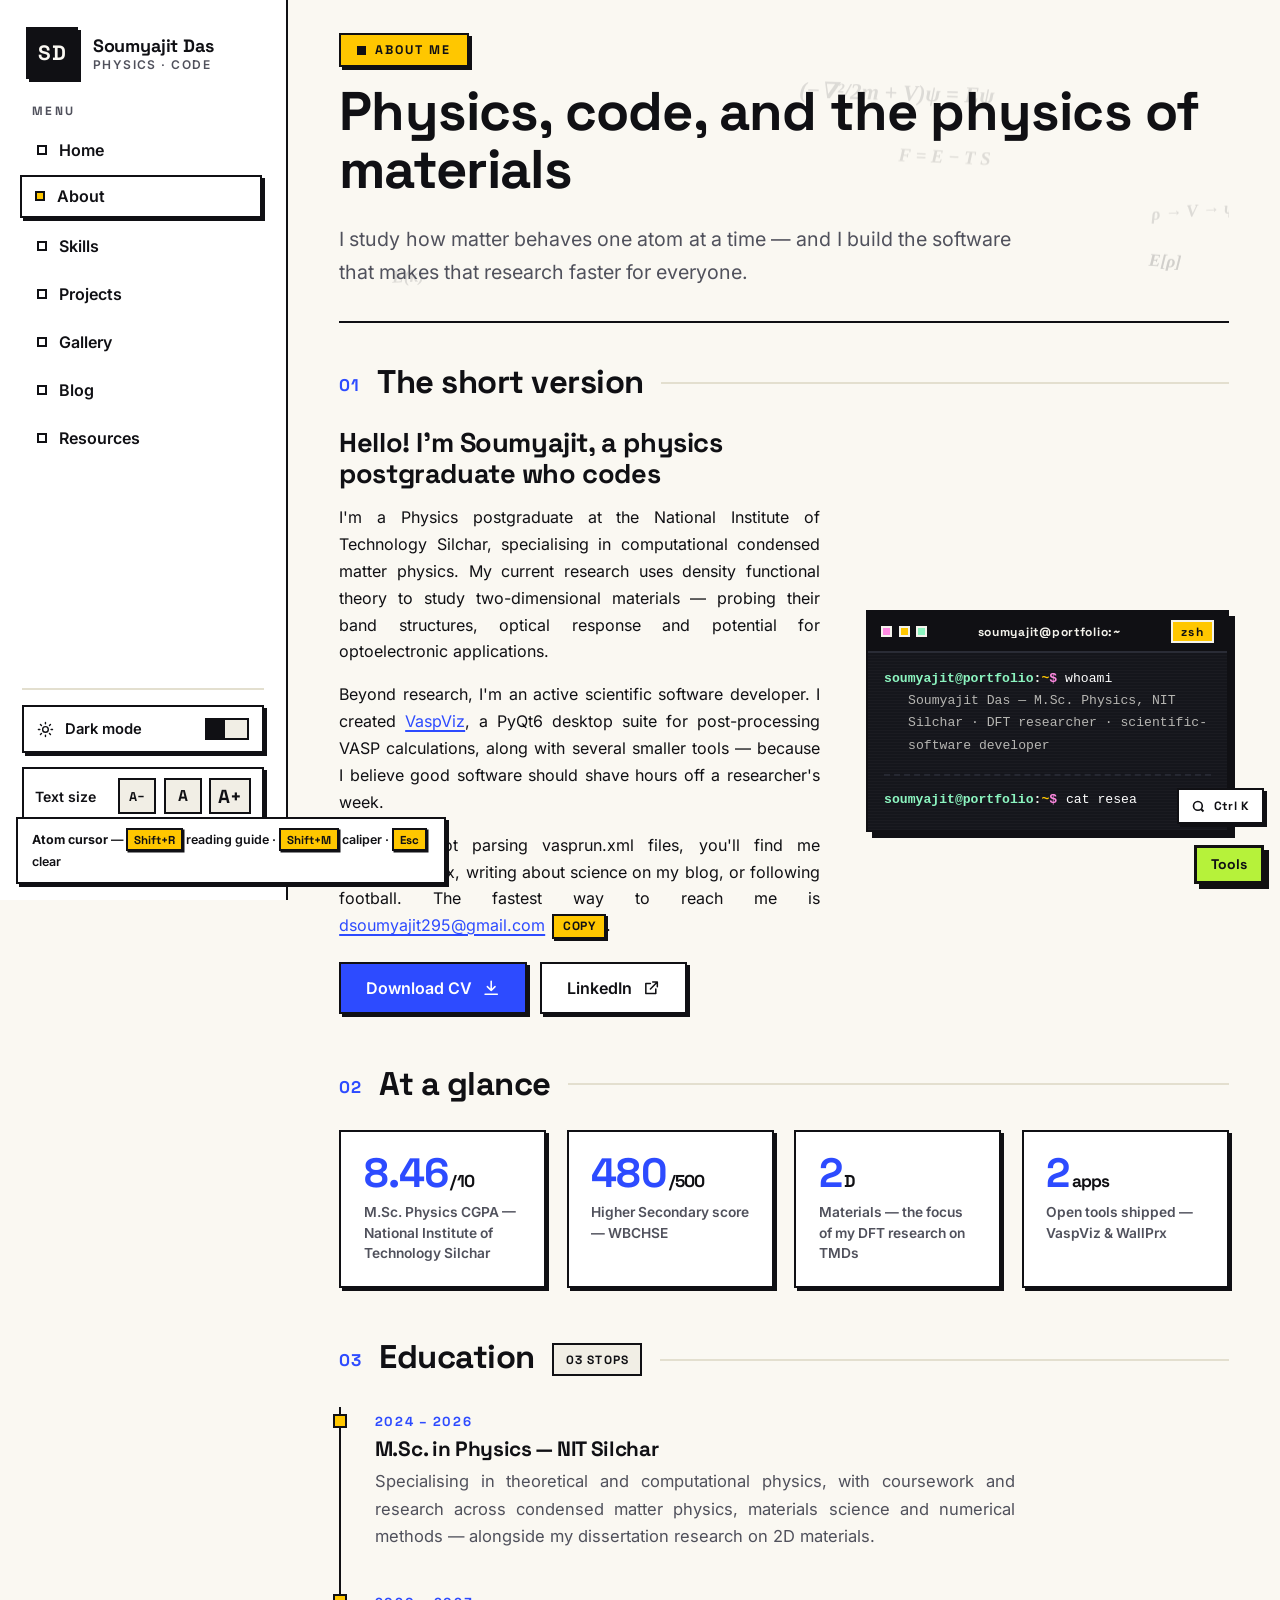
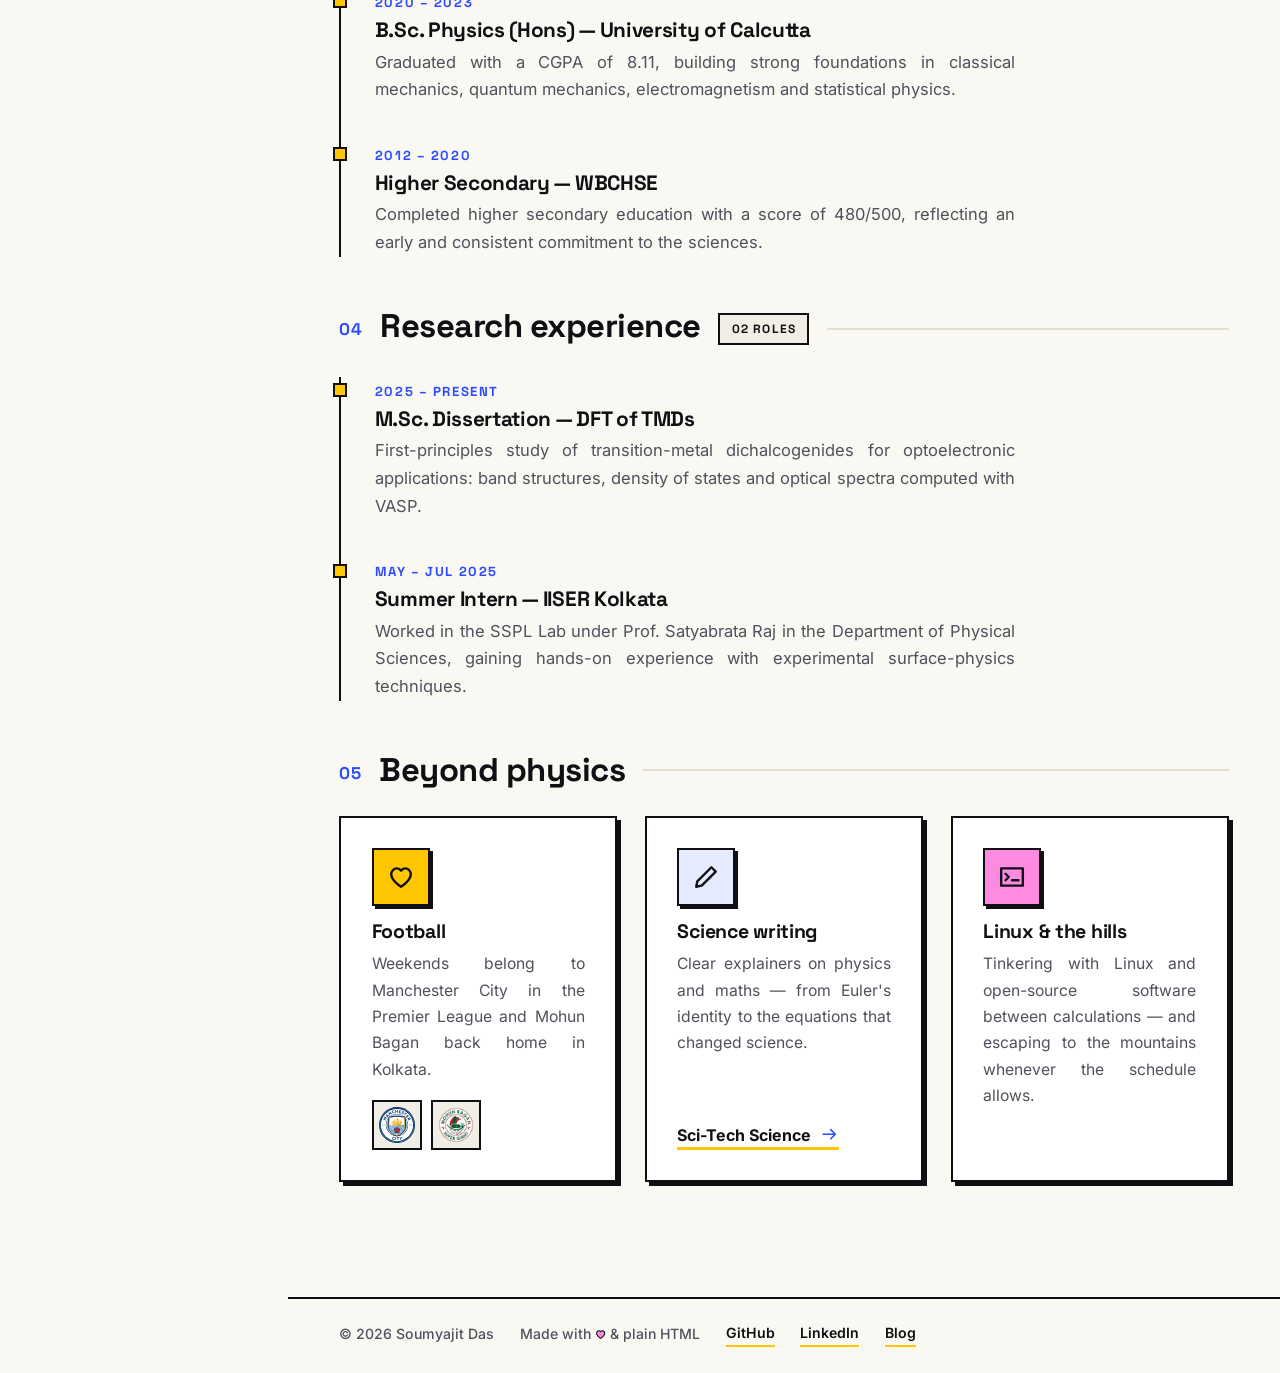
==== commit e3914b1b: "Update CGPA information in about.html" ====
--- a/about.html
+++ b/about.html
@@ -237,7 +237,7 @@
           <span class="sec-rule" aria-hidden="true"></span>
         </div>
         <div class="stat-grid">
-          <div class="stat-card rv"><span class="stat-num">8.11<small>/10</small></span><span class="stat-lab">B.Sc. Physics CGPA — University of Calcutta</span></div>
+          <div class="stat-card rv"><span class="stat-num">8.46<small>/10</small></span><span class="stat-lab">M.Sc. Physics CGPA — National Institute of Technology Silchar</span></div>
           <div class="stat-card rv d1"><span class="stat-num">480<small>/500</small></span><span class="stat-lab">Higher Secondary score — WBCHSE</span></div>
           <div class="stat-card rv d2"><span class="stat-num">2<small>D</small></span><span class="stat-lab">Materials — the focus of my DFT research on TMDs</span></div>
           <div class="stat-card rv d3"><span class="stat-num">2<small>apps</small></span><span class="stat-lab">Open tools shipped — VaspViz &amp; WallPrx</span></div>
@@ -337,4 +337,4 @@
 <script src="js/palette.js?v=20261110" defer></script>
 <script src="js/physics-fx.js?v=20261103" defer></script>
 </body>
-</html>+</html>
